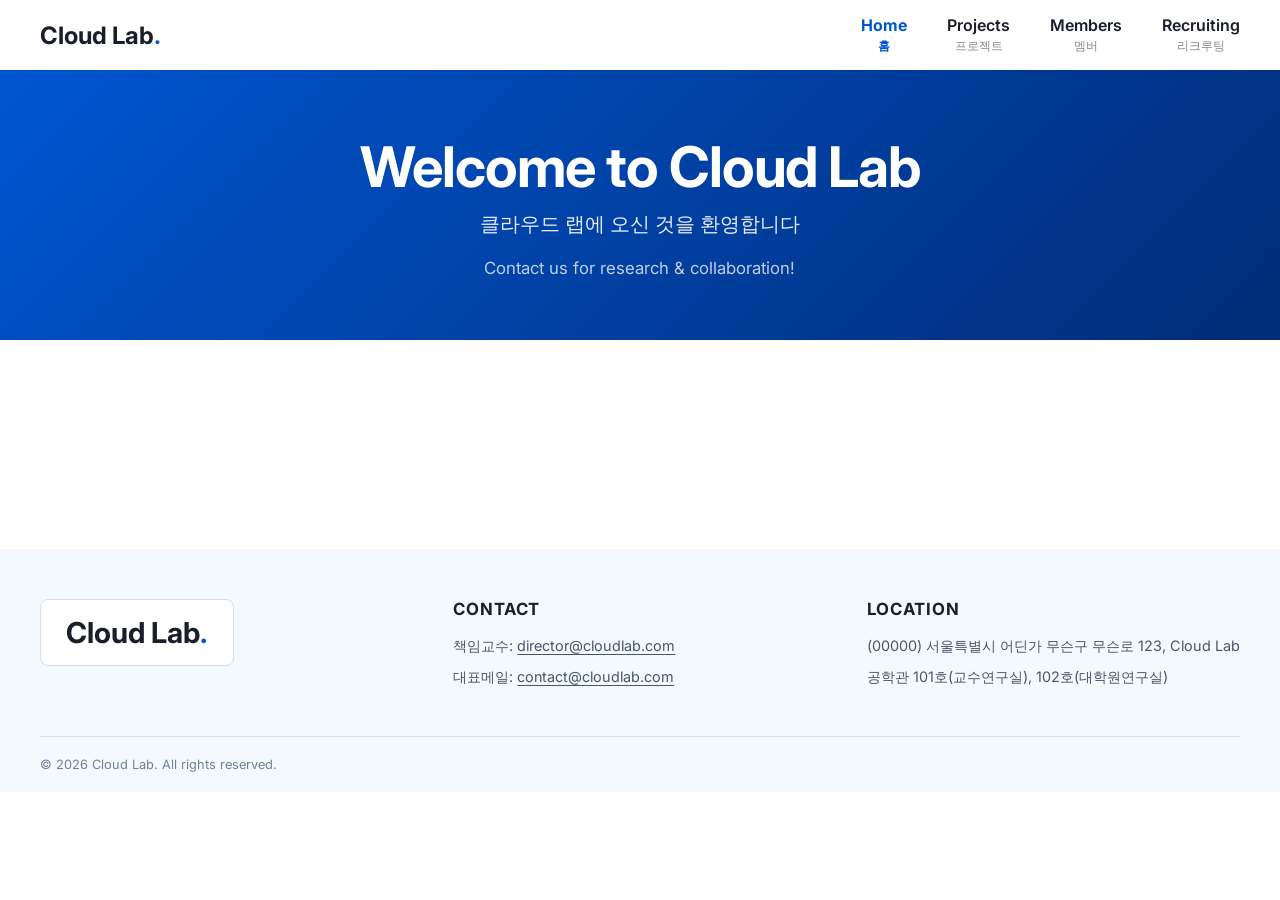
==== index.html @ b38fff37 "feat: initial commit" ====
<!DOCTYPE html>
<html lang="en">

<head>
    <meta charset="UTF-8">
    <meta name="viewport" content="width=device-width, initial-scale=1.0">
    <title>Cloud Lab</title>
    <meta name="description" content="Cloud Lab - Applying AI for Better Life.">
    <!-- Google Fonts -->
    <link href="https://fonts.googleapis.com/css2?family=Inter:wght@300;400;600;700&display=swap" rel="stylesheet">
    <!-- FontAwesome -->
    <link rel="stylesheet" href="https://cdnjs.cloudflare.com/ajax/libs/font-awesome/6.4.0/css/all.min.css">
    <!-- Custom CSS -->
    <link rel="stylesheet" href="css/styles.css">
</head>

<body>
    <!-- Navbar -->
    <nav class="navbar" id="navbar">
        <div class="nav-container">
            <a href="index.html" class="logo">Cloud Lab<span>.</span></a>

            <ul class="nav-links" id="nav-links">
                <li>
                    <a href="index.html" class="active">
                        <span class="nav-en">Home</span>
                        <span class="nav-ko">홈</span>
                    </a>
                </li>
                <li>
                    <a href="project.html">
                        <span class="nav-en">Projects</span>
                        <span class="nav-ko">프로젝트</span>
                    </a>
                </li>
                <li>
                    <a href="members.html">
                        <span class="nav-en">Members</span>
                        <span class="nav-ko">멤버</span>
                    </a>
                </li>
                <li>
                    <a href="recruit.html">
                        <span class="nav-en">Recruiting</span>
                        <span class="nav-ko">리크루팅</span>
                    </a>
                </li>
            </ul>
        </div>
    </nav>

    <!-- Hero Section (메인 홈 화면) -->
    <header id="home" class="hero">
        <div class="hero-content">
            <h2 class="hero-title">Welcome to Cloud Lab</h2>
            <p class="hero-subtitle">클라우드 랩에 오신 것을 환영합니다</p>
            <p class="hero-description">Contact us for research &amp; collaboration!</p>
        </div>
    </header>

    <!-- Recruitment Banner (채용/리크루팅 영역) -->
    <section id="recruit" class="recruit-banner bg-primary fade-in">
        <div class="container text-center">
            <h2 class="text-en" style="color: #fff;"><i class="fas fa-rocket"></i> Join Cloud Lab</h2>
            <div class="text-ko" style="color: rgba(255,255,255,0.9); font-size: 1.2rem; margin-bottom: 1.5rem;">
                Cloud Lab과 함께할 인재를 기다립니다
            </div>

            <div class="bilingual-group" style="margin-bottom: 2rem;">
                <p class="text-en" style="color: #fff; font-weight: 400;">
                    We are always looking for passionate people to grow together.
                </p>
                <p class="text-ko" style="color: rgba(255,255,255,0.9);">
                    우리는 최고 수준의 연구 환경에서 함께 성장할 인재를 상시 모집하고 있습니다.
                </p>
            </div>

        </div>
    </section>

    <!-- Footer (공통 영역) -->
    <footer class="footer">
        <div class="footer-container">
            
            <!-- 상단 3단 레이아웃 -->
            <div class="footer-main-layout">
                <!-- 좌측 로고 영역 -->
                <div class="footer-logo-area">
                    <!-- 추후 여기에 <img> 태그를 사용해 실제 로고를 넣으시면 됩니다 -->
                    <div class="logo-placeholder">
                        <h2>Cloud Lab<span>.</span></h2>
                    </div>
                </div>

                <!-- 중앙 CONTACT 영역 -->
                <div class="footer-contact-area">
                    <h3>CONTACT</h3>
                    <p>책임교수: <a href="mailto:director@cloudlab.com">director@cloudlab.com</a></p>
                    <p>대표메일: <a href="mailto:contact@cloudlab.com">contact@cloudlab.com</a></p>
                </div>

                <!-- 우측 LOCATION 영역 -->
                <div class="footer-location-area">
                    <h3>LOCATION</h3>
                    <p>(00000) 서울특별시 어딘가 무슨구 무슨로 123, Cloud Lab</p>
                    <p>공학관 101호(교수연구실), 102호(대학원연구실)</p>
                </div>
            </div>

            <!-- 하단 카피라이트 영역 (가로줄 포함) -->
            <div class="footer-bottom">
                <p>&copy; 2026 Cloud Lab. All rights reserved.</p>
            </div>
            
        </div>
    </footer>

    <script src="js/script.js"></script>
</body>

</html>
---- css/styles.css ----
/* =========================================
   1. 전역 컬러 변수 설정 (로고 기반 색조합)
========================================= */
:root {
    --color-primary: #0056D2; /* 짙은 파랑 (로고 메인) */
    --color-secondary: #3CA0FF; /* 밝은 하늘색 (로고 서브) */
    --color-dark-navy: #1A1E2B; /* 로고 텍스트 네이비 */
    --color-bg-soft: #F4F9FF; /* 연한 배경색 (푸터 등) */
    --color-text: #4A5568; /* 일반 본문 텍스트 (회색) */
    --color-border: #cce0f5; /* 경계선 색상 */
}

/* =========================================
   2. 기본 설정 (Reset)
========================================= */
body {
    margin: 0;
    padding: 0;
    font-family: 'Inter', sans-serif;
    padding-top: 70px; /* 네비게이터 고정으로 인한 여백 */
    color: var(--color-text);
}

/* =========================================
   3. Navbar (상단 네비게이터) 스타일
========================================= */
.navbar {
    position: fixed;
    top: 0;
    left: 0;
    width: 100%;
    background-color: #ffffff;
    box-shadow: 0 2px 10px rgba(0, 0, 0, 0.05);
    z-index: 1000;
}

.nav-container {
    display: flex;
    justify-content: space-between;
    align-items: center;
    max-width: 1200px;
    margin: 0 auto;
    padding: 15px 30px;
}

.logo {
    font-size: 1.5rem;
    font-weight: 700;
    text-decoration: none;
    color: var(--color-dark-navy);
}

.logo span {
    color: var(--color-primary); /* 로고 포인트 색상 적용 */
}

.nav-links {
    display: flex;
    list-style: none;
    gap: 40px;
    margin: 0;
    padding: 0;
}

.nav-links a {
    display: flex;
    flex-direction: column;
    align-items: center;
    text-decoration: none;
}

.nav-en {
    font-size: 1rem;
    font-weight: 600;
    color: var(--color-dark-navy); /* 네비게이터 영문 색상 적용 */
    transition: color 0.3s ease;
}

.nav-ko {
    font-size: 0.75rem;
    font-weight: 400;
    color: #888888;
    margin-top: 3px;
    transition: color 0.3s ease;
}

/* 마우스 올렸을 때 로고의 파란색으로 변함 */
.nav-links a:hover .nav-en,
.nav-links a:hover .nav-ko {
    color: var(--color-primary); 
}

/* 🌟 현재 위치한 페이지 표시 (Active 상태) */
.nav-links a.active .nav-en,
.nav-links a.active .nav-ko {
    color: var(--color-primary);
    font-weight: 700; /* 현재 페이지는 글씨도 살짝 더 굵게 보이게 강조 */
}

/* =========================================
   4. Footer (하단 영역) 스타일
========================================= */
.footer {
    background-color: var(--color-bg-soft); /* 연한 하늘색 배경 */
    color: var(--color-text);
    padding: 50px 0 20px 0;
    font-size: 0.9rem;
}

.footer-container {
    max-width: 1200px;
    margin: 0 auto;
    padding: 0 30px;
}

/* 상단 3단 레이아웃 (로고, CONTACT, LOCATION) 가로 정렬 */
.footer-main-layout {
    display: flex;
    justify-content: space-between;
    align-items: flex-start; /* 위쪽을 기준으로 정렬 */
    margin-bottom: 40px;
    gap: 40px;
}

/* 3단 영역을 동일한 비율로 분배 */
.footer-logo-area,
.footer-contact-area,
.footer-location-area {
    flex: 1;
}

/* 임시 로고 박스 디자인 (나중에 이미지로 교체 시 삭제 가능) */
.logo-placeholder {
    background-color: #ffffff;
    padding: 15px 25px;
    border-radius: 8px;
    display: inline-block;
    border: 1px solid var(--color-border);
}

.logo-placeholder h2 {
    margin: 0;
    color: var(--color-dark-navy);
    font-size: 1.8rem;
}

.logo-placeholder span {
    color: var(--color-primary);
}

/* CONTACT & LOCATION 제목 스타일 */
.footer-contact-area h3,
.footer-location-area h3 {
    font-size: 1.05rem;
    font-weight: 700;
    color: var(--color-dark-navy);
    margin-top: 0;
    margin-bottom: 15px;
    letter-spacing: 0.05em; /* 영문 자간 살짝 넓게 */
}

/* 본문 텍스트 간격 조절 */
.footer-contact-area p,
.footer-location-area p {
    margin: 8px 0;
    line-height: 1.6;
}

/* 이메일 링크 디자인 (밑줄) */
.footer-contact-area a {
    color: var(--color-text);
    text-decoration: underline;
    text-underline-offset: 3px; /* 밑줄이 글자와 너무 붙지 않게 띄움 */
    transition: color 0.2s;
}

.footer-contact-area a:hover {
    color: var(--color-primary);
}

/* 하단 카피라이트 영역 (사진처럼 윗줄 추가) */
.footer-bottom {
    border-top: 1px solid var(--color-border); /* 윗쪽 경계선 */
    padding-top: 20px;
    color: #718096;
    font-size: 0.8rem;
}

.footer-bottom p {
    margin: 0;
}

/* 모바일 화면 반응형 처리 (세로로 쌓이게) */
@media (max-width: 768px) {
    .footer-main-layout {
        flex-direction: column;
        gap: 30px;
    }
}

/* 모바일 화면 반응형 */
@media (max-width: 768px) {
    .footer-main {
        flex-direction: column;
        align-items: flex-start;
        gap: 20px;
    }
    .footer-links-top {
        flex-wrap: wrap;
        gap: 10px;
    }
    .footer-bottom {
        flex-direction: column;
        gap: 15px;
        align-items: flex-start;
    }
}

/* =========================================
   5. Hero Section (메인 홈 화면) 스타일
========================================= */
.hero {
    /* 2번째 로고 기반의 짙은 파란색 그라데이션 배경 */
    background: linear-gradient(135deg, var(--color-primary) 0%, #002c77 100%);
    color: #ffffff; /* 짙은 배경이므로 텍스트는 흰색 */
    height: 30vh; /* 화면 세로 길이의 70%를 차지하도록 설정 */
    display: flex;
    justify-content: center; /* 가로 중앙 정렬 */
    align-items: center; /* 세로 중앙 정렬 */
    text-align: center; /* 텍스트 자체를 가운데 정렬 */
    padding: 0 20px;
}

.hero-content {
    max-width: 800px;
    animation: fadeIn 1s ease-in-out; /* 부드럽게 나타나는 애니메이션 */
}

.hero-title {
    font-size: 3.5rem;
    font-weight: 700;
    margin: 0 0 10px 0;
    letter-spacing: -0.02em;
}

.hero-subtitle {
    font-size: 1.25rem;
    font-weight: 300;
    opacity: 0.9;
    margin: 0 0 20px 0;
}

.hero-description {
    font-size: 1.05rem;
    font-weight: 400;
    opacity: 0.75;
    margin: 0;
}

/* 텍스트가 부드럽게 나타나는 애니메이션 효과 */
@keyframes fadeIn {
    from {
        opacity: 0;
        transform: translateY(20px);
    }
    to {
        opacity: 1;
        transform: translateY(0);
    }
}

/* 모바일 화면 반응형 */
@media (max-width: 768px) {
    .hero-title {
        font-size: 2.5rem;
    }
    .hero-subtitle {
        font-size: 1.1rem;
    }
}
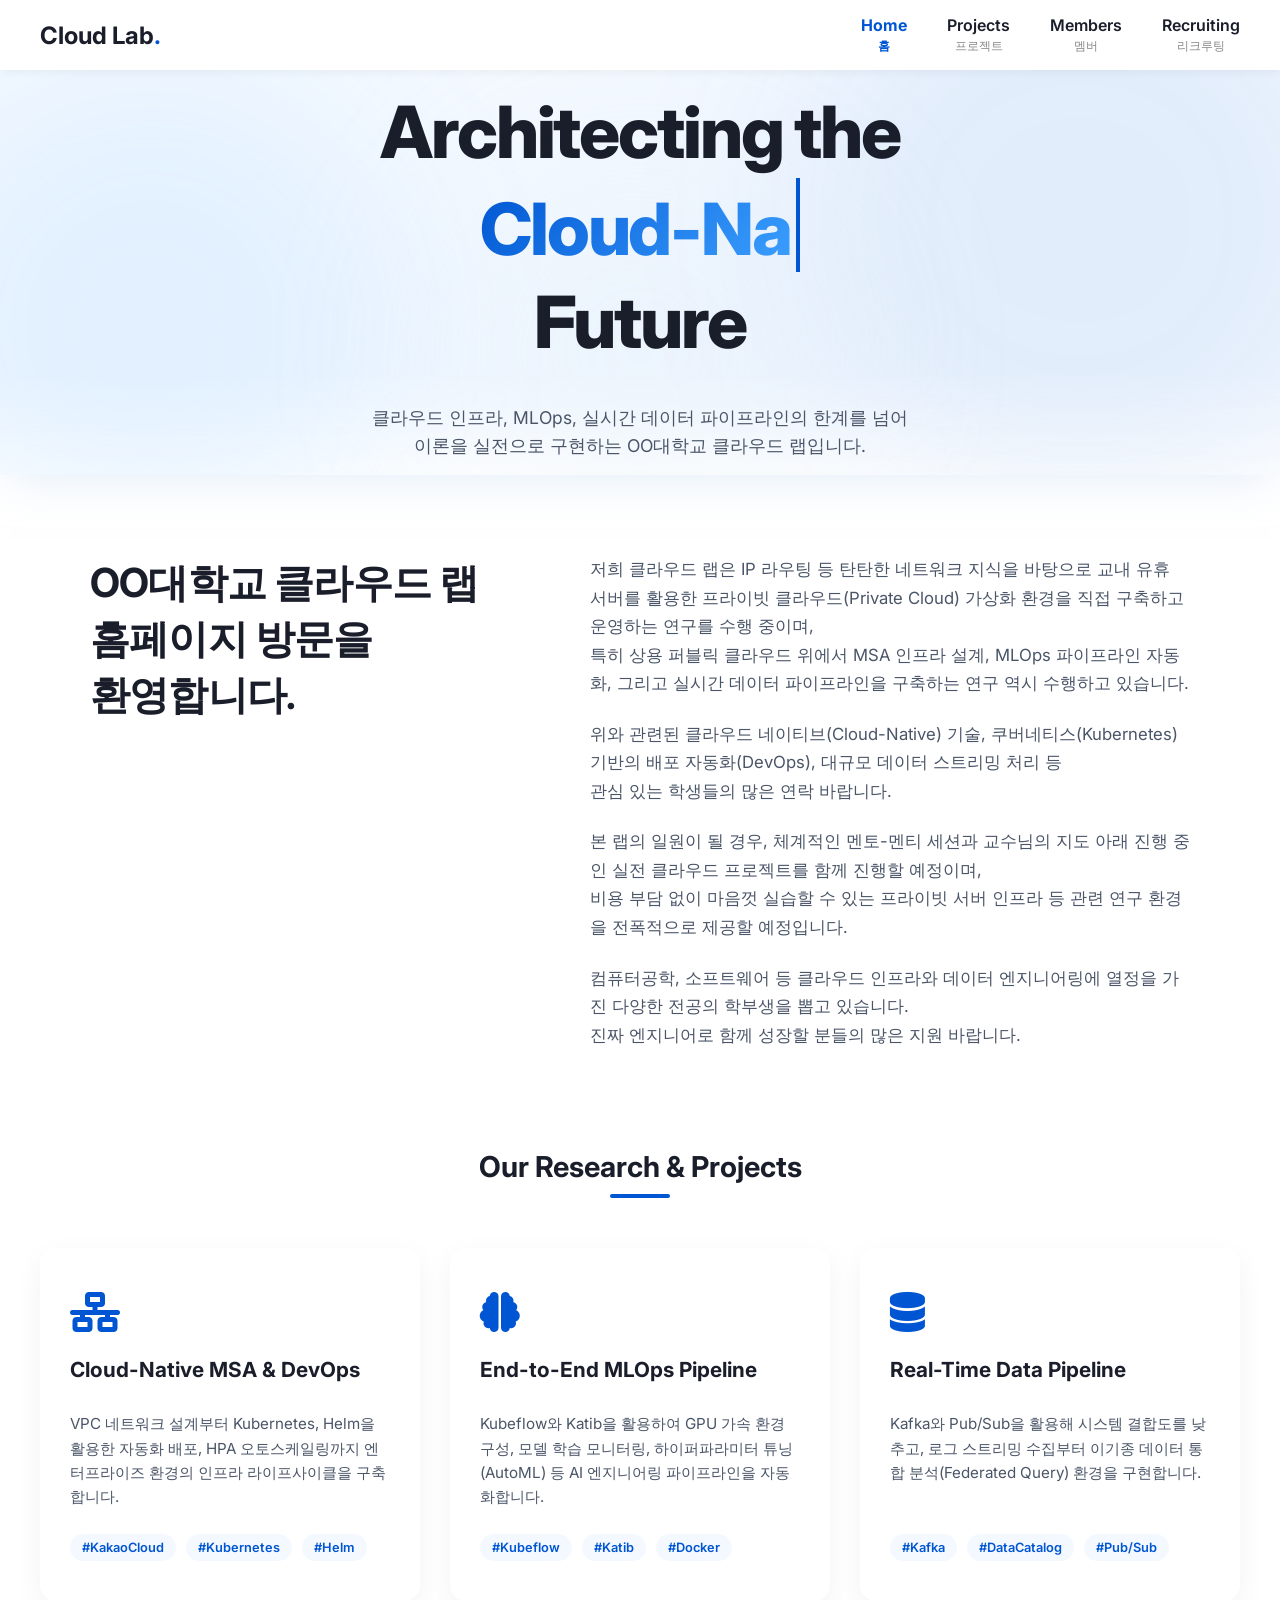
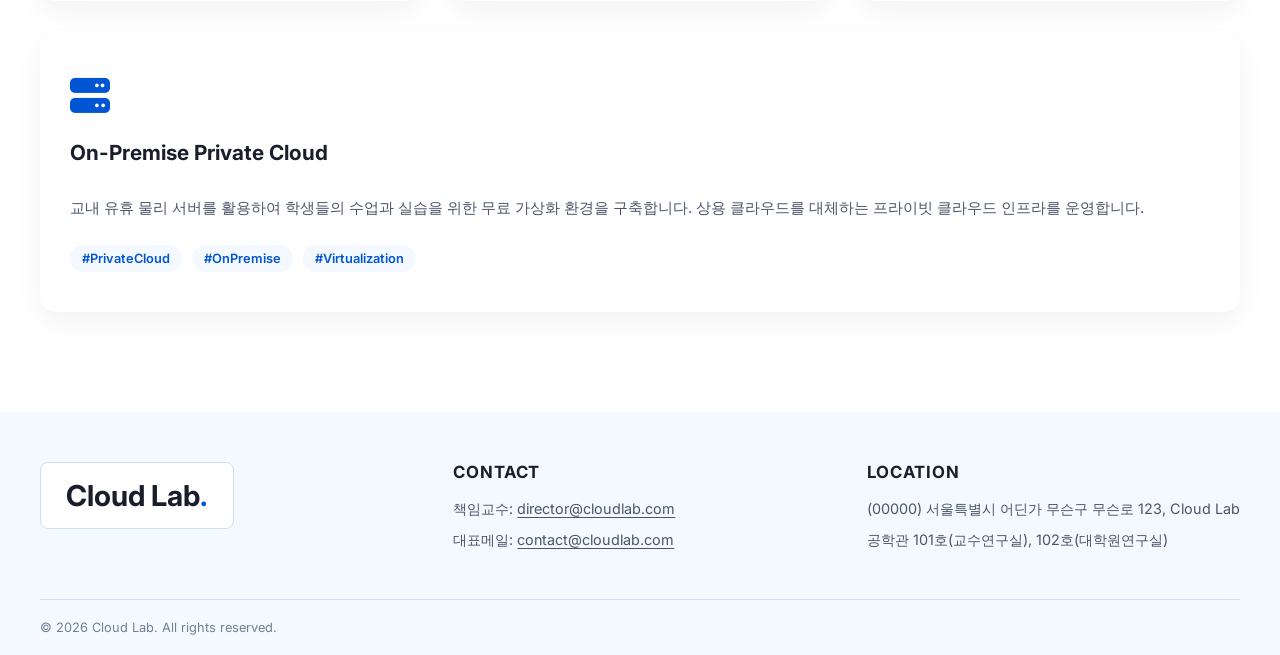
==== commit f852e349: "디자인 점검 대기중. index 페이지만 완성해놨습니다." ====
--- a/index.html
+++ b/index.html
@@ -15,106 +15,144 @@
 </head>
 
 <body>
-    <!-- Navbar -->
+    <!-- 1. Navbar (상단 네비게이터) -->
     <nav class="navbar" id="navbar">
         <div class="nav-container">
             <a href="index.html" class="logo">Cloud Lab<span>.</span></a>
-
             <ul class="nav-links" id="nav-links">
-                <li>
-                    <a href="index.html" class="active">
-                        <span class="nav-en">Home</span>
-                        <span class="nav-ko">홈</span>
-                    </a>
-                </li>
-                <li>
-                    <a href="project.html">
-                        <span class="nav-en">Projects</span>
-                        <span class="nav-ko">프로젝트</span>
-                    </a>
-                </li>
-                <li>
-                    <a href="members.html">
-                        <span class="nav-en">Members</span>
-                        <span class="nav-ko">멤버</span>
-                    </a>
-                </li>
-                <li>
-                    <a href="recruit.html">
-                        <span class="nav-en">Recruiting</span>
-                        <span class="nav-ko">리크루팅</span>
-                    </a>
-                </li>
+                <li><a href="index.html" class="active"><span class="nav-en">Home</span><span class="nav-ko">홈</span></a></li>
+                <li><a href="project.html"><span class="nav-en">Projects</span><span class="nav-ko">프로젝트</span></a></li>
+                <li><a href="members.html"><span class="nav-en">Members</span><span class="nav-ko">멤버</span></a></li>
+                <li><a href="recruit.html"><span class="nav-en">Recruiting</span><span class="nav-ko">리크루팅</span></a></li>
             </ul>
         </div>
     </nav>
 
-    <!-- Hero Section (메인 홈 화면) -->
-    <header id="home" class="hero">
+    <!-- 2. Hero Section (오로라 빛 번짐 + 타이핑 슬로건 배너) -->
+    <header id="home" class="hero-aurora">
+        <!-- 배경에 은은하게 퍼지는 빛 덩어리(Blob)들 -->
+        <div class="glow-blob blob-1"></div>
+        <div class="glow-blob blob-2"></div>
+        <div class="glow-blob blob-3"></div>
+        
+        <!-- 메인 텍스트 영역 -->
         <div class="hero-content">
-            <h2 class="hero-title">Welcome to Cloud Lab</h2>
-            <p class="hero-subtitle">클라우드 랩에 오신 것을 환영합니다</p>
-            <p class="hero-description">Contact us for research &amp; collaboration!</p>
+            <h2 class="hero-title">
+                Architecting the <br>
+                <span class="text-gradient typing-text"></span><span class="cursor">&nbsp;</span><br>
+                Future
+            </h2>
+            <p class="hero-description">
+                클라우드 인프라, MLOps, 실시간 데이터 파이프라인의 한계를 넘어<br>
+                이론을 실전으로 구현하는 OO대학교 클라우드 랩입니다.
+            </p>
+            
+            <!-- ✂️ 이 아래에 있던 <div class="hero-buttons">...</div> 부분을 통째로 지워주세요! -->
         </div>
     </header>
 
-    <!-- Recruitment Banner (채용/리크루팅 영역) -->
-    <section id="recruit" class="recruit-banner bg-primary fade-in">
-        <div class="container text-center">
-            <h2 class="text-en" style="color: #fff;"><i class="fas fa-rocket"></i> Join Cloud Lab</h2>
-            <div class="text-ko" style="color: rgba(255,255,255,0.9); font-size: 1.2rem; margin-bottom: 1.5rem;">
-                Cloud Lab과 함께할 인재를 기다립니다
+    <!-- 3. Main Content (홈 화면 본문 영역) -->
+    <main class="home-main">
+        
+        <!-- 동아리 핵심 소개 섹션 (2단 분할 레이아웃) -->
+        <section class="intro-section fade-in">
+            <div class="intro-container">
+                <!-- 좌측 타이틀 -->
+                <div class="intro-left">
+                    <h2 class="section-title">OO대학교 클라우드 랩 홈페이지 방문을 환영합니다.</h2>
+                </div>
+                
+                <!-- 우측 설명 -->
+                <div class="intro-right">
+                    <p>
+                        저희 클라우드 랩은 IP 라우팅 등 탄탄한 네트워크 지식을 바탕으로 교내 유휴 서버를 활용한 프라이빗 클라우드(Private Cloud) 가상화 환경을 직접 구축하고 운영하는 연구를 수행 중이며,<br>
+                        특히 상용 퍼블릭 클라우드 위에서 MSA 인프라 설계, MLOps 파이프라인 자동화, 그리고 실시간 데이터 파이프라인을 구축하는 연구 역시 수행하고 있습니다.
+                    </p>
+                    <p>
+                        위와 관련된 클라우드 네이티브(Cloud-Native) 기술, 쿠버네티스(Kubernetes) 기반의 배포 자동화(DevOps), 대규모 데이터 스트리밍 처리 등<br>
+                        관심 있는 학생들의 많은 연락 바랍니다.
+                    </p>
+                    <p>
+                        본 랩의 일원이 될 경우, 체계적인 멘토-멘티 세션과 교수님의 지도 아래 진행 중인 실전 클라우드 프로젝트를 함께 진행할 예정이며,<br>
+                        비용 부담 없이 마음껏 실습할 수 있는 프라이빗 서버 인프라 등 관련 연구 환경을 전폭적으로 제공할 예정입니다.
+                    </p>
+                    <p>
+                        컴퓨터공학, 소프트웨어 등 클라우드 인프라와 데이터 엔지니어링에 열정을 가진 다양한 전공의 학부생을 뽑고 있습니다.<br>
+                        진짜 엔지니어로 함께 성장할 분들의 많은 지원 바랍니다.
+                    </p>
+                </div>
+            </div>
+        </section>
+
+        <!-- 연구 분야 및 주요 프로젝트 섹션 (4단 카드) -->
+        <section class="research-section fade-in">
+            <div class="section-header">
+                <h2>Our Research & Projects</h2>
+                <div class="divider"></div>
             </div>
 
-            <div class="bilingual-group" style="margin-bottom: 2rem;">
-                <p class="text-en" style="color: #fff; font-weight: 400;">
-                    We are always looking for passionate people to grow together.
-                </p>
-                <p class="text-ko" style="color: rgba(255,255,255,0.9);">
-                    우리는 최고 수준의 연구 환경에서 함께 성장할 인재를 상시 모집하고 있습니다.
-                </p>
+            <div class="project-grid">
+                <!-- Project 1 -->
+                <div class="project-card">
+                    <div class="card-icon"><i class="fas fa-network-wired"></i></div>
+                    <h3>Cloud-Native MSA & DevOps</h3>
+                    <p class="card-desc">VPC 네트워크 설계부터 Kubernetes, Helm을 활용한 자동화 배포, HPA 오토스케일링까지 엔터프라이즈 환경의 인프라 라이프사이클을 구축합니다.</p>
+                    <div class="tech-stack"><span>#KakaoCloud</span><span>#Kubernetes</span><span>#Helm</span></div>
+                </div>
+                
+                <!-- Project 2 -->
+                <div class="project-card">
+                    <div class="card-icon"><i class="fas fa-brain"></i></div>
+                    <h3>End-to-End MLOps Pipeline</h3>
+                    <p class="card-desc">Kubeflow와 Katib을 활용하여 GPU 가속 환경 구성, 모델 학습 모니터링, 하이퍼파라미터 튜닝(AutoML) 등 AI 엔지니어링 파이프라인을 자동화합니다.</p>
+                    <div class="tech-stack"><span>#Kubeflow</span><span>#Katib</span><span>#Docker</span></div>
+                </div>
+                
+                <!-- Project 3 -->
+                <div class="project-card">
+                    <div class="card-icon"><i class="fas fa-database"></i></div>
+                    <h3>Real-Time Data Pipeline</h3>
+                    <p class="card-desc">Kafka와 Pub/Sub을 활용해 시스템 결합도를 낮추고, 로그 스트리밍 수집부터 이기종 데이터 통합 분석(Federated Query) 환경을 구현합니다.</p>
+                    <div class="tech-stack"><span>#Kafka</span><span>#DataCatalog</span><span>#Pub/Sub</span></div>
+                </div>
+
+                <!-- Project 4 -->
+                <div class="project-card">
+                    <div class="card-icon"><i class="fas fa-server"></i></div>
+                    <h3>On-Premise Private Cloud</h3>
+                    <p class="card-desc">교내 유휴 물리 서버를 활용하여 학생들의 수업과 실습을 위한 무료 가상화 환경을 구축합니다. 상용 클라우드를 대체하는 프라이빗 클라우드 인프라를 운영합니다.</p>
+                    <div class="tech-stack"><span>#PrivateCloud</span><span>#OnPremise</span><span>#Virtualization</span></div>
+                </div>
             </div>
+        </section>
 
-        </div>
-    </section>
+    </main>
 
-    <!-- Footer (공통 영역) -->
+    <!-- 4. Footer (하단 공통 영역) -->
     <footer class="footer">
         <div class="footer-container">
-            
-            <!-- 상단 3단 레이아웃 -->
             <div class="footer-main-layout">
-                <!-- 좌측 로고 영역 -->
                 <div class="footer-logo-area">
-                    <!-- 추후 여기에 <img> 태그를 사용해 실제 로고를 넣으시면 됩니다 -->
-                    <div class="logo-placeholder">
-                        <h2>Cloud Lab<span>.</span></h2>
-                    </div>
+                    <div class="logo-placeholder"><h2>Cloud Lab<span>.</span></h2></div>
                 </div>
-
-                <!-- 중앙 CONTACT 영역 -->
                 <div class="footer-contact-area">
                     <h3>CONTACT</h3>
                     <p>책임교수: <a href="mailto:director@cloudlab.com">director@cloudlab.com</a></p>
                     <p>대표메일: <a href="mailto:contact@cloudlab.com">contact@cloudlab.com</a></p>
                 </div>
-
-                <!-- 우측 LOCATION 영역 -->
                 <div class="footer-location-area">
                     <h3>LOCATION</h3>
                     <p>(00000) 서울특별시 어딘가 무슨구 무슨로 123, Cloud Lab</p>
                     <p>공학관 101호(교수연구실), 102호(대학원연구실)</p>
                 </div>
             </div>
-
-            <!-- 하단 카피라이트 영역 (가로줄 포함) -->
             <div class="footer-bottom">
                 <p>&copy; 2026 Cloud Lab. All rights reserved.</p>
             </div>
-            
         </div>
     </footer>
 
+    <!-- 자바스크립트 연결 -->
     <script src="js/script.js"></script>
 </body>
 
--- a/css/styles.css
+++ b/css/styles.css
@@ -1,28 +1,31 @@
 /* =========================================
    1. 전역 컬러 변수 설정 (로고 기반 색조합)
+   - 사이트 전체의 색상을 여기서 한 번에 관리합니다.
 ========================================= */
 :root {
-    --color-primary: #0056D2; /* 짙은 파랑 (로고 메인) */
-    --color-secondary: #3CA0FF; /* 밝은 하늘색 (로고 서브) */
-    --color-dark-navy: #1A1E2B; /* 로고 텍스트 네이비 */
-    --color-bg-soft: #F4F9FF; /* 연한 배경색 (푸터 등) */
-    --color-text: #4A5568; /* 일반 본문 텍스트 (회색) */
-    --color-border: #cce0f5; /* 경계선 색상 */
+    --color-primary: #0056D2;   /* 메인 테마색: 짙은 파랑 (로고 메인) */
+    --color-secondary: #3CA0FF; /* 포인트 테마색: 밝은 하늘색 (로고 서브) */
+    --color-dark-navy: #1A1E2B; /* 텍스트 강조색: 네이비 (제목 등에 사용) */
+    --color-bg-soft: #F4F9FF;   /* 배경색: 연한 파스텔 블루 (푸터 등) */
+    --color-text: #4A5568;      /* 일반 본문 텍스트 색상 (짙은 회색) */
+    --color-border: #cce0f5;    /* 옅은 경계선 색상 */
 }
 
 /* =========================================
    2. 기본 설정 (Reset)
+   - 모든 페이지의 기본 여백과 폰트를 세팅합니다.
 ========================================= */
 body {
     margin: 0;
     padding: 0;
     font-family: 'Inter', sans-serif;
-    padding-top: 70px; /* 네비게이터 고정으로 인한 여백 */
+    padding-top: 70px; /* 상단에 네비게이터가 고정되어 있어, 본문이 가려지지 않게 여백을 줌 */
     color: var(--color-text);
 }
 
 /* =========================================
    3. Navbar (상단 네비게이터) 스타일
+   - 화면을 스크롤해도 항상 맨 위에 고정되는 흰색 메뉴바입니다.
 ========================================= */
 .navbar {
     position: fixed;
@@ -30,38 +33,38 @@
     left: 0;
     width: 100%;
     background-color: #ffffff;
-    box-shadow: 0 2px 10px rgba(0, 0, 0, 0.05);
-    z-index: 1000;
+    box-shadow: 0 2px 10px rgba(0, 0, 0, 0.05); /* 옅은 그림자로 입체감 부여 */
+    z-index: 1000; /* 항상 다른 요소들보다 최상단에 위치하도록 설정 */
 }
 
 .nav-container {
     display: flex;
     justify-content: space-between;
     align-items: center;
-    max-width: 1200px;
+    max-width: 1200px; /* 너무 넓어지지 않게 최대 너비 제한 */
     margin: 0 auto;
     padding: 15px 30px;
 }
 
+/* 로고 디자인 */
 .logo {
     font-size: 1.5rem;
     font-weight: 700;
     text-decoration: none;
     color: var(--color-dark-navy);
 }
-
 .logo span {
-    color: var(--color-primary); /* 로고 포인트 색상 적용 */
-}
-
+    color: var(--color-primary); /* Cloud Lab 뒤의 점(.) 색상 */
+}
+
+/* 메뉴 리스트 정렬 */
 .nav-links {
     display: flex;
     list-style: none;
-    gap: 40px;
+    gap: 40px; /* 메뉴 사이의 간격 */
     margin: 0;
     padding: 0;
 }
-
 .nav-links a {
     display: flex;
     flex-direction: column;
@@ -69,13 +72,13 @@
     text-decoration: none;
 }
 
+/* 영문/국문 메뉴 텍스트 디자인 */
 .nav-en {
     font-size: 1rem;
     font-weight: 600;
-    color: var(--color-dark-navy); /* 네비게이터 영문 색상 적용 */
+    color: var(--color-dark-navy);
     transition: color 0.3s ease;
 }
-
 .nav-ko {
     font-size: 0.75rem;
     font-weight: 400;
@@ -84,24 +87,306 @@
     transition: color 0.3s ease;
 }
 
-/* 마우스 올렸을 때 로고의 파란색으로 변함 */
+/* 메뉴 마우스 오버(Hover) 효과 */
 .nav-links a:hover .nav-en,
 .nav-links a:hover .nav-ko {
     color: var(--color-primary); 
 }
 
-/* 🌟 현재 위치한 페이지 표시 (Active 상태) */
+/* 현재 위치한 페이지 강조 (Active 상태) */
 .nav-links a.active .nav-en,
 .nav-links a.active .nav-ko {
     color: var(--color-primary);
-    font-weight: 700; /* 현재 페이지는 글씨도 살짝 더 굵게 보이게 강조 */
-}
-
-/* =========================================
-   4. Footer (하단 영역) 스타일
+    font-weight: 700; 
+}
+
+/* =========================================
+   4. Hero Section (연한 하늘색 배경 & 중앙 정렬)
+========================================= */
+.hero-aurora {
+    position: relative;
+    min-height: 45vh; 
+    display: flex;
+    justify-content: center;
+    align-items: center;
+    padding: 0 20px;
+    
+    /* 👇 1. 기존의 딱딱한 선(border-bottom)과 단색 배경 코드를 지우거나 덮어씁니다. */
+    border-bottom: none; 
+
+    /* 👇 2. 위쪽은 하늘색, 아래쪽은 투명하게 스르륵 녹아드는 그라데이션 배경 적용 */
+    background: linear-gradient(to bottom, var(--color-bg-soft) 75%, rgba(244, 249, 255, 0) 100%);
+    
+    /* 👇 3. 경계선 대신, 아래쪽으로 넓고 은은하게 퍼지는 하늘색 그림자를 깔아줍니다 */
+    box-shadow: 0 15px 40px -10px rgba(204, 224, 245, 0.5);
+    
+    overflow: hidden; 
+    z-index: 1;
+    opacity: 0; 
+    animation: bannerReveal 1s ease-out forwards;
+}
+
+/* 배너 배경 전체 등장 애니메이션 */
+@keyframes bannerReveal {
+    0% { opacity: 0; transform: translateY(-40px); }
+    100% { opacity: 1; transform: translateY(0); }
+}
+
+/* 텍스트 등장 애니메이션 */
+@keyframes slideDownFade {
+    0% { opacity: 0; transform: translateY(-30px); }
+    100% { opacity: 1; transform: translateY(0); }
+}
+
+/* 빛 덩어리(Blob) 공통 스타일 */
+.glow-blob {
+    position: absolute;
+    border-radius: 50%;
+    filter: blur(90px); 
+    z-index: -1; 
+    opacity: 0.5;
+    animation: floatBlob 8s infinite alternate ease-in-out; 
+}
+
+.blob-1 { width: 600px; height: 600px; background: rgba(0, 86, 210, 0.15); top: -150px; right: -100px; animation-delay: 0s; }
+.blob-2 { width: 500px; height: 500px; background: rgba(60, 160, 255, 0.2); bottom: -100px; left: -100px; animation-delay: 2s; }
+.blob-3 { width: 400px; height: 400px; background: rgba(204, 224, 245, 0.4); top: 20%; left: 50%; transform: translateX(-50%); animation-delay: 4s; }
+
+@keyframes floatBlob {
+    0% { transform: translate(0, 0) scale(1); }
+    100% { transform: translate(40px, 30px) scale(1.1); }
+}
+
+/* 텍스트 컨테이너 (완벽한 중앙 정렬) */
+.hero-aurora .hero-content {
+    max-width: 800px;
+    margin: 0 auto; 
+    display: flex;
+    flex-direction: column;
+    align-items: center; 
+    text-align: center;  
+    
+    /* 👇 2. 글자는 배너 배경이 나타나고 0.3초 뒤에 나타나도록 지연(delay) 추가 */
+    opacity: 0;
+    animation: slideDownFade 1s ease-out 0.3s forwards;
+}
+
+/* 메인 타이핑 슬로건 */
+.hero-aurora .hero-title {
+    font-size: 4.5rem;
+    font-weight: 800;
+    color: var(--color-dark-navy);
+    margin: 0 0 15px 0;
+    line-height: 1.3;
+    letter-spacing: -0.03em;
+}
+
+/* 'Cloud-Native' 등에 입혀질 그라데이션 */
+.hero-aurora .text-gradient {
+    background: linear-gradient(135deg, var(--color-primary), var(--color-secondary));
+    -webkit-background-clip: text;
+    -webkit-text-fill-color: transparent;
+}
+
+/* 서브 설명글 */
+.hero-aurora .hero-description {
+    font-size: 1.1rem;
+    color: var(--color-text);
+    margin: 20px 0 0 0;
+    line-height: 1.6;
+}
+
+/* 타이핑 효과 커서 */
+.cursor {
+    display: inline-block;
+    width: 4px;
+    background-color: var(--color-primary); 
+    margin-left: 5px;
+    animation: blink 1s step-end infinite;
+    vertical-align: text-bottom;
+}
+@keyframes blink {
+    0%, 100% { opacity: 1; }
+    50% { opacity: 0; }
+}
+
+/* 모바일 화면 반응형 */
+@media (max-width: 768px) {
+    .hero-aurora { min-height: 40vh; }
+    .hero-aurora .hero-title { font-size: 2.8rem; }
+    .hero-aurora .hero-description { font-size: 1rem; }
+    .glow-blob { filter: blur(60px); } 
+}
+
+/* =========================================
+   5. Main Content (홈 본문 영역)
+   - 동아리 소개 2단 분할 레이아웃 & 4개 프로젝트 카드
+========================================= */
+.home-main {
+    padding: 80px 20px 100px 20px;
+    max-width: 1200px;
+    margin: 0 auto;
+}
+
+/* --- 5-1. 동아리 소개 (2단 분할 레이아웃) --- */
+.intro-section {
+    margin-bottom: 100px;
+}
+
+/* 👇 배너가 완전히 끝난 뒤에 소개글이 등장하도록 시간차(딜레이) 강제 적용 */
+.intro-section.fade-in {
+    transition-delay: 1s !important; 
+}
+
+.intro-container {
+    display: flex;
+    gap: 60px; 
+    align-items: flex-start;
+    max-width: 1100px; 
+    margin: 0 auto;
+}
+
+.intro-container {
+    display: flex;
+    gap: 60px; 
+    align-items: flex-start;
+    max-width: 1100px; 
+    margin: 0 auto;
+}
+
+/* 좌측 타이틀 영역 (40% 차지) */
+.intro-left {
+    flex: 0 0 40%; 
+}
+.intro-left .section-title {
+    font-size: 2.5rem;
+    font-weight: 700;
+    color: var(--color-dark-navy);
+    margin: 0;
+    line-height: 1.4;
+    text-align: left;
+    word-break: keep-all; /* 단어가 줄바꿈 시 끊어지지 않도록 보호 */
+    letter-spacing: -0.02em;
+}
+
+/* 우측 상세 설명 본문 (나머지 영역 차지) */
+.intro-right {
+    flex: 1; 
+    text-align: left;
+}
+.intro-right p {
+    margin-top: 0;
+    margin-bottom: 22px;
+    font-size: 1.05rem;
+    color: var(--color-text);
+    line-height: 1.7;
+}
+.intro-right p:last-child {
+    margin-bottom: 0; /* 마지막 문단 아래 여백 제거 */
+}
+
+/* 모바일 환경 소개글 반응형 (세로로 쌓임) */
+@media (max-width: 850px) {
+    .intro-container {
+        flex-direction: column;
+        gap: 30px;
+    }
+    .intro-left { flex: auto; }
+    .intro-left .section-title, .intro-right { text-align: center; }
+}
+
+/* --- 5-2. 연구 분야 프로젝트 카드 (4단 그리드) --- */
+.section-header {
+    text-align: center;
+    margin-bottom: 50px;
+}
+.section-header h2 {
+    font-size: 1.8rem;
+    color: var(--color-dark-navy);
+    margin-bottom: 10px;
+}
+
+/* 파란색 짧은 가로줄 (디자인 포인트) */
+.divider {
+    width: 60px;
+    height: 4px;
+    background-color: var(--color-primary);
+    margin: 0 auto;
+    border-radius: 2px;
+}
+
+.project-grid {
+    display: flex;
+    gap: 30px;
+    justify-content: center;
+    flex-wrap: wrap; /* 카드가 공간이 부족하면 밑으로 내려감 */
+}
+
+/* 개별 카드 디자인 */
+.project-card {
+    background-color: #ffffff;
+    border: none; /* 기존 테두리 제거 */
+    border-radius: 16px; /* 둥근 모서리 */
+    padding: 40px 30px;
+    flex: 1;
+    min-width: 300px;
+    
+    /* 떠 있는 듯한 은은한 그림자 */
+    box-shadow: 0 10px 30px rgba(0, 0, 0, 0.05); 
+    transition: transform 0.4s ease, box-shadow 0.4s ease; 
+    
+    display: flex;
+    flex-direction: column;
+}
+
+/* 카드 마우스 오버 효과 (떠오름 + 그림자 진해짐) */
+.project-card:hover {
+    transform: translateY(-12px); 
+    box-shadow: 0 25px 45px rgba(0, 86, 210, 0.12);
+}
+
+.card-icon {
+    font-size: 2.5rem;
+    color: var(--color-primary);
+    margin-bottom: 20px;
+}
+
+.project-card h3 {
+    color: var(--color-dark-navy);
+    margin-top: 0;
+    margin-bottom: 15px;
+    font-size: 1.3rem;
+}
+
+.card-desc {
+    color: var(--color-text);
+    font-size: 0.95rem;
+    line-height: 1.6;
+    margin-bottom: 25px;
+    flex-grow: 1; /* 글이 짧아도 하단 태그를 맨 밑으로 밀어줌 */
+}
+
+/* 기술 스택 해시태그 */
+.tech-stack {
+    display: flex;
+    gap: 10px;
+    flex-wrap: wrap;
+}
+.tech-stack span {
+    background-color: var(--color-bg-soft);
+    color: var(--color-primary);
+    font-size: 0.8rem;
+    font-weight: 600;
+    padding: 6px 12px;
+    border-radius: 20px;
+}
+
+/* =========================================
+   6. Footer (하단 푸터 영역)
+   - 사이트 맨 아래 연락처 및 주소 정보
 ========================================= */
 .footer {
-    background-color: var(--color-bg-soft); /* 연한 하늘색 배경 */
+    background-color: var(--color-bg-soft);
     color: var(--color-text);
     padding: 50px 0 20px 0;
     font-size: 0.9rem;
@@ -113,23 +398,23 @@
     padding: 0 30px;
 }
 
-/* 상단 3단 레이아웃 (로고, CONTACT, LOCATION) 가로 정렬 */
+/* 상단 3단 레이아웃 (로고, 연락처, 주소) */
 .footer-main-layout {
     display: flex;
     justify-content: space-between;
-    align-items: flex-start; /* 위쪽을 기준으로 정렬 */
+    align-items: flex-start;
     margin-bottom: 40px;
     gap: 40px;
 }
 
-/* 3단 영역을 동일한 비율로 분배 */
+/* 각 영역 1:1:1 비율 분배 */
 .footer-logo-area,
 .footer-contact-area,
 .footer-location-area {
     flex: 1;
 }
 
-/* 임시 로고 박스 디자인 (나중에 이미지로 교체 시 삭제 가능) */
+/* 흰색 로고 박스 */
 .logo-placeholder {
     background-color: #ffffff;
     padding: 15px 25px;
@@ -137,18 +422,15 @@
     display: inline-block;
     border: 1px solid var(--color-border);
 }
-
 .logo-placeholder h2 {
     margin: 0;
     color: var(--color-dark-navy);
     font-size: 1.8rem;
 }
-
 .logo-placeholder span {
     color: var(--color-primary);
 }
 
-/* CONTACT & LOCATION 제목 스타일 */
 .footer-contact-area h3,
 .footer-location-area h3 {
     font-size: 1.05rem;
@@ -156,41 +438,38 @@
     color: var(--color-dark-navy);
     margin-top: 0;
     margin-bottom: 15px;
-    letter-spacing: 0.05em; /* 영문 자간 살짝 넓게 */
-}
-
-/* 본문 텍스트 간격 조절 */
+    letter-spacing: 0.05em;
+}
+
 .footer-contact-area p,
 .footer-location-area p {
     margin: 8px 0;
     line-height: 1.6;
 }
 
-/* 이메일 링크 디자인 (밑줄) */
+/* 이메일 링크 스타일 */
 .footer-contact-area a {
     color: var(--color-text);
     text-decoration: underline;
-    text-underline-offset: 3px; /* 밑줄이 글자와 너무 붙지 않게 띄움 */
+    text-underline-offset: 3px;
     transition: color 0.2s;
 }
-
 .footer-contact-area a:hover {
     color: var(--color-primary);
 }
 
-/* 하단 카피라이트 영역 (사진처럼 윗줄 추가) */
+/* 맨 밑 카피라이트 (저작권) 표기 */
 .footer-bottom {
-    border-top: 1px solid var(--color-border); /* 윗쪽 경계선 */
+    border-top: 1px solid var(--color-border);
     padding-top: 20px;
     color: #718096;
     font-size: 0.8rem;
 }
-
 .footer-bottom p {
     margin: 0;
 }
 
-/* 모바일 화면 반응형 처리 (세로로 쌓이게) */
+/* 모바일 환경 푸터 반응형 (세로로 쌓임) */
 @media (max-width: 768px) {
     .footer-main-layout {
         flex-direction: column;
@@ -198,83 +477,20 @@
     }
 }
 
-/* 모바일 화면 반응형 */
-@media (max-width: 768px) {
-    .footer-main {
-        flex-direction: column;
-        align-items: flex-start;
-        gap: 20px;
-    }
-    .footer-links-top {
-        flex-wrap: wrap;
-        gap: 10px;
-    }
-    .footer-bottom {
-        flex-direction: column;
-        gap: 15px;
-        align-items: flex-start;
-    }
-}
-
-/* =========================================
-   5. Hero Section (메인 홈 화면) 스타일
-========================================= */
-.hero {
-    /* 2번째 로고 기반의 짙은 파란색 그라데이션 배경 */
-    background: linear-gradient(135deg, var(--color-primary) 0%, #002c77 100%);
-    color: #ffffff; /* 짙은 배경이므로 텍스트는 흰색 */
-    height: 30vh; /* 화면 세로 길이의 70%를 차지하도록 설정 */
-    display: flex;
-    justify-content: center; /* 가로 중앙 정렬 */
-    align-items: center; /* 세로 중앙 정렬 */
-    text-align: center; /* 텍스트 자체를 가운데 정렬 */
-    padding: 0 20px;
-}
-
-.hero-content {
-    max-width: 800px;
-    animation: fadeIn 1s ease-in-out; /* 부드럽게 나타나는 애니메이션 */
-}
-
-.hero-title {
-    font-size: 3.5rem;
-    font-weight: 700;
-    margin: 0 0 10px 0;
-    letter-spacing: -0.02em;
-}
-
-.hero-subtitle {
-    font-size: 1.25rem;
-    font-weight: 300;
-    opacity: 0.9;
-    margin: 0 0 20px 0;
-}
-
-.hero-description {
-    font-size: 1.05rem;
-    font-weight: 400;
-    opacity: 0.75;
-    margin: 0;
-}
-
-/* 텍스트가 부드럽게 나타나는 애니메이션 효과 */
-@keyframes fadeIn {
-    from {
-        opacity: 0;
-        transform: translateY(20px);
-    }
-    to {
-        opacity: 1;
-        transform: translateY(0);
-    }
-}
-
-/* 모바일 화면 반응형 */
-@media (max-width: 768px) {
-    .hero-title {
-        font-size: 2.5rem;
-    }
-    .hero-subtitle {
-        font-size: 1.1rem;
-    }
+/* =========================================
+   7. Scroll Animation (스크롤 등장 효과)
+   - 요소가 부드럽게 나타나는 Apple 스타일 애니메이션
+========================================= */
+/* 애니메이션 시작 전 기본 상태 (투명하고 아래로 50px 내려가 있음) */
+.fade-in {
+    opacity: 0;
+    transform: translateY(50px); 
+    transition: opacity 1.2s ease-out, transform 1.2s ease-out;
+    will-change: opacity, transform; /* 브라우저 성능 최적화용 */
+}
+
+/* 화면에 나타날 때 자바스크립트에 의해 추가되는 클래스 (선명해지고 제자리로 돌아옴) */
+.fade-in.appear {
+    opacity: 1;
+    transform: translateY(0);
 }
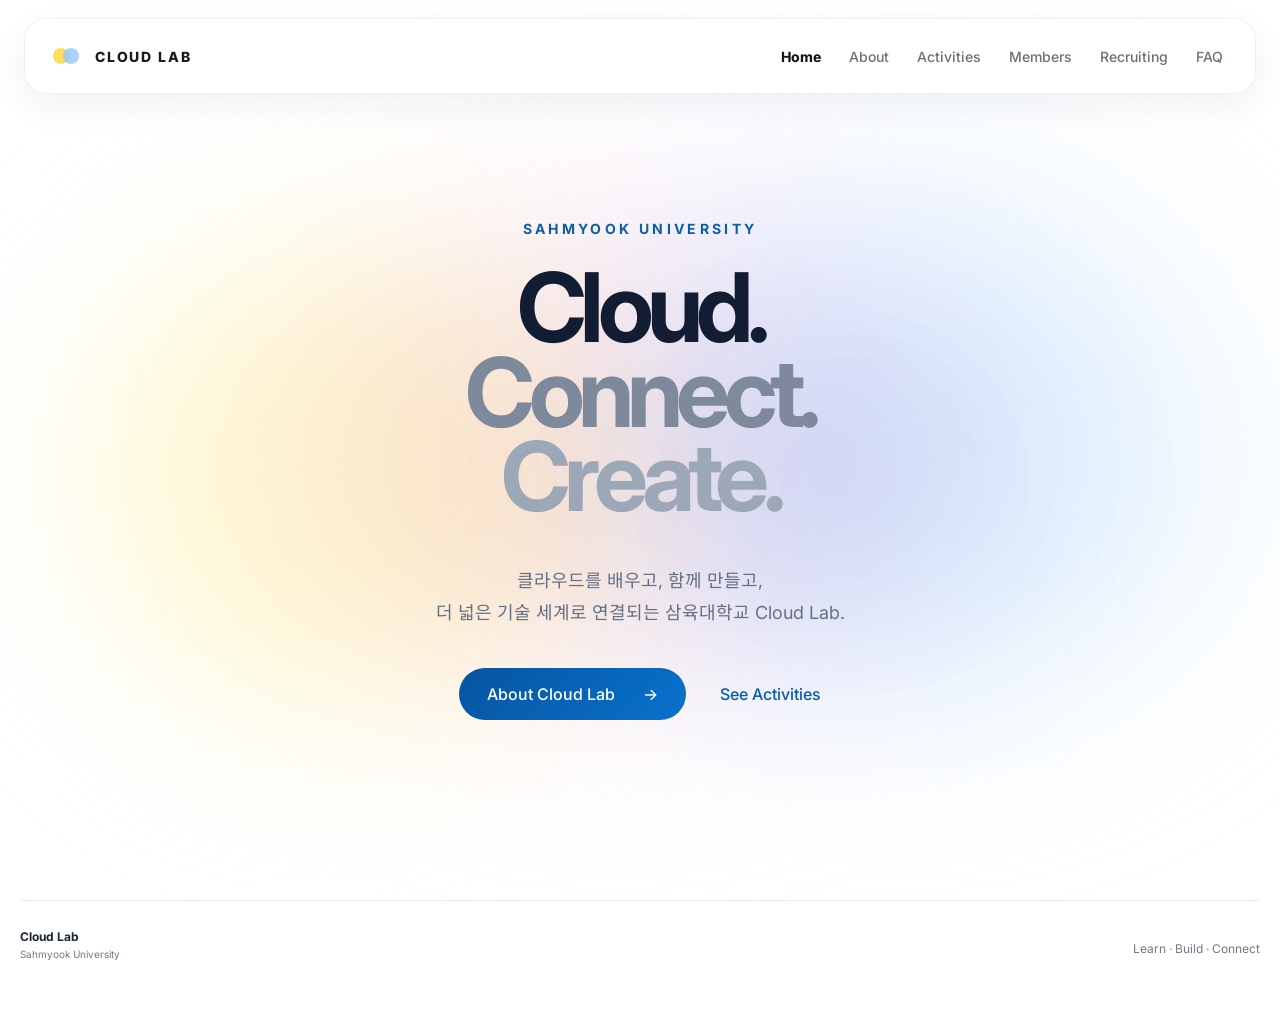
==== commit 0baa2824: "modify directory" ====
--- a/index.html
+++ b/index.html
@@ -1,159 +1,91 @@
 <!DOCTYPE html>
-<html lang="en">
+<html lang="ko">
+<head>
 
-<head>
-    <meta charset="UTF-8">
-    <meta name="viewport" content="width=device-width, initial-scale=1.0">
-    <title>Cloud Lab</title>
-    <meta name="description" content="Cloud Lab - Applying AI for Better Life.">
-    <!-- Google Fonts -->
-    <link href="https://fonts.googleapis.com/css2?family=Inter:wght@300;400;600;700&display=swap" rel="stylesheet">
-    <!-- FontAwesome -->
-    <link rel="stylesheet" href="https://cdnjs.cloudflare.com/ajax/libs/font-awesome/6.4.0/css/all.min.css">
-    <!-- Custom CSS -->
-    <link rel="stylesheet" href="css/styles.css">
+<meta charset="UTF-8">
+<meta name="viewport" content="width=device-width, initial-scale=1.0">
+<link rel="preconnect" href="https://fonts.googleapis.com">
+<link rel="preconnect" href="https://fonts.gstatic.com" crossorigin>
+<link href="https://fonts.googleapis.com/css2?family=Inter:wght@400;500;600;700;800&family=Noto+Sans+KR:wght@400;500;600;700&display=swap" rel="stylesheet">
+<link rel="stylesheet" href="styles.css">
+
+<title>Cloud Lab | Sahmyook University</title>
 </head>
+<body class="home-page">
 
-<body>
-    <!-- 1. Navbar (상단 네비게이터) -->
-    <nav class="navbar" id="navbar">
-        <div class="nav-container">
-            <a href="index.html" class="logo">Cloud Lab<span>.</span></a>
-            <ul class="nav-links" id="nav-links">
-                <li><a href="index.html" class="active"><span class="nav-en">Home</span><span class="nav-ko">홈</span></a></li>
-                <li><a href="project.html"><span class="nav-en">Projects</span><span class="nav-ko">프로젝트</span></a></li>
-                <li><a href="members.html"><span class="nav-en">Members</span><span class="nav-ko">멤버</span></a></li>
-                <li><a href="recruit.html"><span class="nav-en">Recruiting</span><span class="nav-ko">리크루팅</span></a></li>
-            </ul>
-        </div>
+<header class="site-header">
+
+    <a href="index.html" class="brand">
+
+        <span class="brand-symbol">
+            <span class="brand-dot dot-yellow"></span>
+            <span class="brand-dot dot-blue"></span>
+        </span>
+
+        <span class="brand-copy">
+            <strong>CLOUD LAB</strong>
+        </span>
+
+    </a>
+
+    <button class="menu-toggle" aria-label="메뉴 열기">
+        ☰
+    </button>
+
+    <nav class="nav">
+        <a href="index.html">Home</a>
+        <a href="about.html">About</a>
+        <a href="activities.html">Activities</a>
+        <a href="members.html">Members</a>
+        <a href="recruiting.html">Recruiting</a>
+        <a href="faq.html">FAQ</a>
     </nav>
 
-    <!-- 2. Hero Section (오로라 빛 번짐 + 타이핑 슬로건 배너) -->
-    <header id="home" class="hero-aurora">
-        <!-- 배경에 은은하게 퍼지는 빛 덩어리(Blob)들 -->
-        <div class="glow-blob blob-1"></div>
-        <div class="glow-blob blob-2"></div>
-        <div class="glow-blob blob-3"></div>
-        
-        <!-- 메인 텍스트 영역 -->
-        <div class="hero-content">
-            <h2 class="hero-title">
-                Architecting the <br>
-                <span class="text-gradient typing-text"></span><span class="cursor">&nbsp;</span><br>
-                Future
-            </h2>
-            <p class="hero-description">
-                클라우드 인프라, MLOps, 실시간 데이터 파이프라인의 한계를 넘어<br>
-                이론을 실전으로 구현하는 OO대학교 클라우드 랩입니다.
-            </p>
-            
-            <!-- ✂️ 이 아래에 있던 <div class="hero-buttons">...</div> 부분을 통째로 지워주세요! -->
-        </div>
-    </header>
+</header>
 
-    <!-- 3. Main Content (홈 화면 본문 영역) -->
-    <main class="home-main">
-        
-        <!-- 동아리 핵심 소개 섹션 (2단 분할 레이아웃) -->
-        <section class="intro-section fade-in">
-            <div class="intro-container">
-                <!-- 좌측 타이틀 -->
-                <div class="intro-left">
-                    <h2 class="section-title">OO대학교 클라우드 랩 홈페이지 방문을 환영합니다.</h2>
-                </div>
-                
-                <!-- 우측 설명 -->
-                <div class="intro-right">
-                    <p>
-                        저희 클라우드 랩은 IP 라우팅 등 탄탄한 네트워크 지식을 바탕으로 교내 유휴 서버를 활용한 프라이빗 클라우드(Private Cloud) 가상화 환경을 직접 구축하고 운영하는 연구를 수행 중이며,<br>
-                        특히 상용 퍼블릭 클라우드 위에서 MSA 인프라 설계, MLOps 파이프라인 자동화, 그리고 실시간 데이터 파이프라인을 구축하는 연구 역시 수행하고 있습니다.
-                    </p>
-                    <p>
-                        위와 관련된 클라우드 네이티브(Cloud-Native) 기술, 쿠버네티스(Kubernetes) 기반의 배포 자동화(DevOps), 대규모 데이터 스트리밍 처리 등<br>
-                        관심 있는 학생들의 많은 연락 바랍니다.
-                    </p>
-                    <p>
-                        본 랩의 일원이 될 경우, 체계적인 멘토-멘티 세션과 교수님의 지도 아래 진행 중인 실전 클라우드 프로젝트를 함께 진행할 예정이며,<br>
-                        비용 부담 없이 마음껏 실습할 수 있는 프라이빗 서버 인프라 등 관련 연구 환경을 전폭적으로 제공할 예정입니다.
-                    </p>
-                    <p>
-                        컴퓨터공학, 소프트웨어 등 클라우드 인프라와 데이터 엔지니어링에 열정을 가진 다양한 전공의 학부생을 뽑고 있습니다.<br>
-                        진짜 엔지니어로 함께 성장할 분들의 많은 지원 바랍니다.
-                    </p>
-                </div>
-            </div>
-        </section>
 
-        <!-- 연구 분야 및 주요 프로젝트 섹션 (4단 카드) -->
-        <section class="research-section fade-in">
-            <div class="section-header">
-                <h2>Our Research & Projects</h2>
-                <div class="divider"></div>
-            </div>
+<main class="home-main">
+  <section class="home-hero">
+    <div class="home-gradient" aria-hidden="true">
+      <span class="home-blob blob-yellow"></span>
+      <span class="home-blob blob-pink"></span>
+      <span class="home-blob blob-blue"></span>
+      <span class="home-blob blob-syu"></span>
+    </div>
 
-            <div class="project-grid">
-                <!-- Project 1 -->
-                <div class="project-card">
-                    <div class="card-icon"><i class="fas fa-network-wired"></i></div>
-                    <h3>Cloud-Native MSA & DevOps</h3>
-                    <p class="card-desc">VPC 네트워크 설계부터 Kubernetes, Helm을 활용한 자동화 배포, HPA 오토스케일링까지 엔터프라이즈 환경의 인프라 라이프사이클을 구축합니다.</p>
-                    <div class="tech-stack"><span>#KakaoCloud</span><span>#Kubernetes</span><span>#Helm</span></div>
-                </div>
-                
-                <!-- Project 2 -->
-                <div class="project-card">
-                    <div class="card-icon"><i class="fas fa-brain"></i></div>
-                    <h3>End-to-End MLOps Pipeline</h3>
-                    <p class="card-desc">Kubeflow와 Katib을 활용하여 GPU 가속 환경 구성, 모델 학습 모니터링, 하이퍼파라미터 튜닝(AutoML) 등 AI 엔지니어링 파이프라인을 자동화합니다.</p>
-                    <div class="tech-stack"><span>#Kubeflow</span><span>#Katib</span><span>#Docker</span></div>
-                </div>
-                
-                <!-- Project 3 -->
-                <div class="project-card">
-                    <div class="card-icon"><i class="fas fa-database"></i></div>
-                    <h3>Real-Time Data Pipeline</h3>
-                    <p class="card-desc">Kafka와 Pub/Sub을 활용해 시스템 결합도를 낮추고, 로그 스트리밍 수집부터 이기종 데이터 통합 분석(Federated Query) 환경을 구현합니다.</p>
-                    <div class="tech-stack"><span>#Kafka</span><span>#DataCatalog</span><span>#Pub/Sub</span></div>
-                </div>
+    <div class="hero-center reveal">
+      <p class="home-eyebrow">SAHMYOOK UNIVERSITY</p>
 
-                <!-- Project 4 -->
-                <div class="project-card">
-                    <div class="card-icon"><i class="fas fa-server"></i></div>
-                    <h3>On-Premise Private Cloud</h3>
-                    <p class="card-desc">교내 유휴 물리 서버를 활용하여 학생들의 수업과 실습을 위한 무료 가상화 환경을 구축합니다. 상용 클라우드를 대체하는 프라이빗 클라우드 인프라를 운영합니다.</p>
-                    <div class="tech-stack"><span>#PrivateCloud</span><span>#OnPremise</span><span>#Virtualization</span></div>
-                </div>
-            </div>
-        </section>
+      <h1 class="home-title">
+        <span class="title-cloud">Cloud.</span>
+        <span class="title-connect">Connect.</span>
+        <span class="title-create">Create.</span>
+      </h1>
 
-    </main>
+      <p class="home-description">
+        클라우드를 배우고, 함께 만들고,<br>
+        더 넓은 기술 세계로 연결되는 삼육대학교 Cloud Lab.
+      </p>
 
-    <!-- 4. Footer (하단 공통 영역) -->
-    <footer class="footer">
-        <div class="footer-container">
-            <div class="footer-main-layout">
-                <div class="footer-logo-area">
-                    <div class="logo-placeholder"><h2>Cloud Lab<span>.</span></h2></div>
-                </div>
-                <div class="footer-contact-area">
-                    <h3>CONTACT</h3>
-                    <p>책임교수: <a href="mailto:director@cloudlab.com">director@cloudlab.com</a></p>
-                    <p>대표메일: <a href="mailto:contact@cloudlab.com">contact@cloudlab.com</a></p>
-                </div>
-                <div class="footer-location-area">
-                    <h3>LOCATION</h3>
-                    <p>(00000) 서울특별시 어딘가 무슨구 무슨로 123, Cloud Lab</p>
-                    <p>공학관 101호(교수연구실), 102호(대학원연구실)</p>
-                </div>
-            </div>
-            <div class="footer-bottom">
-                <p>&copy; 2026 Cloud Lab. All rights reserved.</p>
-            </div>
-        </div>
-    </footer>
+      <div class="home-actions">
+        <a class="home-primary-btn" href="about.html">
+          About Cloud Lab <span>→</span>
+        </a>
+        <a class="home-secondary-btn" href="activities.html">See Activities</a>
+      </div>
+    </div>
+  </section>
+</main>
 
-    <!-- 자바스크립트 연결 -->
-    <script src="js/script.js"></script>
+
+<footer class="site-footer">
+  <div>
+    <strong>Cloud Lab</strong>
+    <small>Sahmyook University</small>
+  </div>
+  <p>Learn · Build · Connect</p>
+</footer>
+<script src="script.js"></script>
+
 </body>
-
-</html>+</html>
--- a/styles.css
+++ b/styles.css
@@ -0,0 +1,1839 @@
+* {
+    box-sizing: border-box;
+}
+
+html {
+    scroll-behavior: smooth;
+}
+
+body {
+    margin: 0;
+    color: #101828;
+    background: #ffffff;
+    font-family: Inter, "Noto Sans KR", sans-serif;
+}
+
+a {
+    color: inherit;
+    text-decoration: none;
+}
+
+:root {
+    --syu: #0b5ea8;
+    --syu-dark: #17365e;
+    --muted: #6d7787;
+    --line: #e8edf3;
+    --yellow: #fff2b8;
+    --pink: #f5dff2;
+    --blue: #d5ebff;
+}
+
+.site-header {
+    position: fixed;
+
+    top: 18px;
+    left: 50%;
+
+    transform: translateX(-50%);
+
+    z-index: 100;
+
+    width: min(1320px, calc(100% - 48px));
+    height: 76px;
+
+    display: flex;
+    align-items: center;
+    justify-content: space-between;
+
+    padding: 0 28px;
+
+    background: rgba(255, 255, 255, 0.92);
+
+    backdrop-filter: blur(20px);
+    -webkit-backdrop-filter: blur(20px);
+
+    border: 1px solid rgba(230, 234, 240, 0.7);
+
+    border-radius: 22px;
+
+    box-shadow:
+        0 12px 35px rgba(25, 42, 70, 0.06);
+}
+
+.brand {
+    display: flex;
+    align-items: center;
+
+    gap: 12px;
+}
+
+.brand-symbol {
+    position: relative;
+
+    width: 30px;
+    height: 20px;
+
+    display: block;
+}
+
+.brand-dot {
+    position: absolute;
+
+    top: 50%;
+
+    width: 16px;
+    height: 16px;
+
+    border-radius: 50%;
+
+    transform: translateY(-50%);
+}
+
+.dot-yellow {
+    left: 0;
+
+    background: rgba(255, 218, 78, 0.9);
+}
+
+.dot-blue {
+    left: 10px;
+
+    background: rgba(151, 198, 255, 0.82);
+}
+
+.brand-copy {
+    display: flex;
+    align-items: center;
+}
+
+.brand-copy strong {
+    color: #181b20;
+
+    font-size: 14px;
+    font-weight: 800;
+
+    letter-spacing: 0.13em;
+}
+
+.nav {
+    display: flex;
+    align-items: center;
+
+    gap: 20px;
+}
+
+.nav a {
+    position: relative;
+
+    padding: 12px 4px;
+
+    color: #5f636b;
+
+    font-size: 14px;
+    font-weight: 500;
+
+    opacity: 0.92;
+
+    transform: translateY(0);
+
+    transition:
+        transform 0.18s cubic-bezier(0.22, 1, 0.36, 1),
+        color 0.18s ease,
+        font-weight 0.18s ease,
+        opacity 0.18s ease;
+}
+
+.nav a:hover {
+    color: #111318;
+
+    font-weight: 700;
+
+    opacity: 1;
+
+    transform: translateY(-3px);
+}
+
+.nav a.active {
+    color: #111318;
+
+    font-weight: 750;
+
+    opacity: 1;
+}
+
+.nav a.active:hover {
+    transform: translateY(-3px);
+}
+
+.nav-highlight {
+    display: none !important;
+}
+
+.menu-toggle {
+    display: none;
+
+    border: none;
+
+    background: transparent;
+
+    font-size: 22px;
+
+    cursor: pointer;
+}
+
+@media (max-width: 820px) {
+
+    .site-header {
+        width: calc(100% - 24px);
+
+        height: 68px;
+
+        top: 10px;
+
+        padding: 0 20px;
+
+        border-radius: 18px;
+    }
+
+    .menu-toggle {
+        display: block;
+    }
+
+    .nav {
+        position: absolute;
+
+        top: 78px;
+        left: 0;
+        right: 0;
+
+        display: none;
+        flex-direction: column;
+
+        gap: 4px;
+
+        padding: 18px;
+
+        border-radius: 18px;
+
+        background: rgba(255, 255, 255, 0.97);
+
+        box-shadow:
+            0 15px 35px rgba(25, 42, 70, 0.10);
+    }
+
+    .nav.open {
+        display: flex;
+    }
+
+    .nav a {
+        width: 100%;
+
+        padding: 12px;
+
+        text-align: center;
+    }
+
+}
+
+.menu-toggle {
+    display: none;
+
+    border: 0;
+
+    background: none;
+
+    font-size: 22px;
+
+    cursor: pointer;
+}
+
+.home-main {
+    min-height: 100vh;
+}
+
+.home-hero {
+    position: relative;
+
+    min-height: 100vh;
+
+    display: flex;
+    align-items: center;
+    justify-content: center;
+
+    overflow: hidden;
+
+    padding: 140px 40px 100px;
+
+    background: #ffffff;
+}
+
+.hero-center {
+    position: relative;
+    z-index: 3;
+
+    width: 100%;
+    max-width: 1100px;
+
+    text-align: center;
+}
+
+.home-eyebrow {
+    margin: 0 0 28px;
+
+    color: var(--syu);
+
+    font-size: 14px;
+    font-weight: 700;
+
+    letter-spacing: 0.24em;
+}
+
+.home-title {
+    display: flex;
+    flex-direction: column;
+    align-items: center;
+
+    margin: 0;
+
+    font-size: clamp(65px, 7.5vw, 120px);
+    font-weight: 700;
+
+    line-height: 0.88;
+
+    letter-spacing: -0.07em;
+}
+
+.home-title span {
+    display: block;
+}
+
+.title-cloud {
+    color: #121d33;
+}
+
+.title-connect {
+    color: #7e899b;
+}
+
+.title-create {
+    color: #9ca7b8;
+}
+
+.home-description {
+    max-width: 720px;
+
+    margin: 46px auto 0;
+
+    color: #657185;
+
+    font-size: 18px;
+
+    line-height: 1.8;
+}
+
+.home-actions {
+    display: flex;
+    align-items: center;
+    justify-content: center;
+
+    gap: 34px;
+
+    margin-top: 38px;
+}
+
+.home-primary-btn {
+    display: inline-flex;
+    align-items: center;
+
+    gap: 28px;
+
+    padding: 16px 28px;
+
+    border-radius: 999px;
+
+    background:
+        linear-gradient(
+            135deg,
+            #0754a0,
+            #0872ce
+        );
+
+    color: #ffffff;
+
+    font-size: 16px;
+    font-weight: 500;
+
+    transition:
+        transform 0.25s ease,
+        box-shadow 0.25s ease;
+}
+
+.home-primary-btn:hover {
+    transform: translateY(-3px);
+
+    box-shadow:
+        0 12px 30px
+        rgba(11, 94, 168, 0.2);
+}
+
+.home-secondary-btn {
+    color: #075bad;
+
+    font-size: 16px;
+    font-weight: 500;
+
+    transition: opacity 0.2s ease;
+}
+
+.home-secondary-btn:hover {
+    opacity: 0.55;
+}
+
+.home-gradient {
+    position: absolute;
+
+    top: 51%;
+    left: 50%;
+
+    z-index: 0;
+
+    width: min(1120px, 92vw);
+    height: min(720px, 72vh);
+
+    transform: translate(-50%, -50%);
+
+    pointer-events: none;
+}
+
+.home-blob {
+    position: absolute;
+
+    border-radius:
+        48% 52% 58% 42%
+        /
+        45% 55% 45% 55%;
+
+    mix-blend-mode: multiply;
+
+    animation:
+        homeMorph
+        18s
+        ease-in-out
+        infinite
+        alternate;
+}
+
+.blob-yellow {
+    top: 18%;
+    left: 2%;
+
+    width: 48%;
+    height: 70%;
+
+    background: rgba(255, 241, 174, 0.58);
+
+    filter: blur(95px);
+}
+
+.blob-pink {
+    top: 12%;
+    left: 22%;
+
+    width: 56%;
+    height: 74%;
+
+    background: rgba(244, 218, 241, 0.58);
+
+    filter: blur(100px);
+
+    animation-delay: -6s;
+}
+
+.blob-blue {
+    top: 10%;
+    right: 0;
+
+    width: 50%;
+    height: 76%;
+
+    background: rgba(205, 230, 255, 0.64);
+
+    filter: blur(100px);
+
+    animation-delay: -11s;
+}
+
+.blob-syu {
+    top: 34%;
+    right: 18%;
+
+    width: 25%;
+    height: 38%;
+
+    background: rgba(11, 94, 168, 0.08);
+
+    filter: blur(115px);
+
+    animation-delay: -8s;
+}
+
+@keyframes homeMorph {
+    0% {
+        transform:
+            translate(0, 0)
+            scale(1)
+            rotate(-2deg);
+    }
+
+    33% {
+        transform:
+            translate(18px, -15px)
+            scale(1.06)
+            rotate(1deg);
+    }
+
+    66% {
+        transform:
+            translate(-15px, 12px)
+            scale(1.10)
+            rotate(-2deg);
+    }
+
+    100% {
+        transform:
+            translate(12px, 18px)
+            scale(1.04)
+            rotate(3deg);
+    }
+}
+
+.page-main {
+    padding-top: 120px;
+}
+
+.page-hero {
+    position: relative;
+
+    isolation: isolate;
+
+    overflow: visible;
+
+    max-width: 1240px;
+
+    min-height: 560px;
+
+    display: flex;
+    flex-direction: column;
+    justify-content: center;
+
+    margin: auto;
+
+    padding: 90px 7vw 70px;
+}
+
+.page-hero h1,
+.members-head h1 {
+    margin: 18px 0 28px;
+
+    font-size: clamp(58px, 7vw, 104px);
+
+    line-height: 0.93;
+
+    letter-spacing: -0.065em;
+}
+
+.page-hero > p:last-child {
+    max-width: 620px;
+
+    color: var(--muted);
+
+    font-size: 16px;
+
+    line-height: 1.8;
+}
+
+.eyebrow,
+.section-kicker {
+    color: var(--syu);
+
+    font-size: 11px;
+    font-weight: 700;
+
+    letter-spacing: 0.17em;
+}
+
+.page-hero::before,
+.members-head::before {
+    content: "";
+
+    position: absolute;
+
+    top: 50%;
+    left: 60%;
+
+    z-index: -2;
+
+    width: 780px;
+    height: 480px;
+
+    transform: translate(-50%, -50%);
+
+    pointer-events: none;
+
+    filter: blur(70px);
+
+    animation:
+        centerMorph
+        18s
+        ease-in-out
+        infinite
+        alternate;
+
+    background:
+        radial-gradient(
+            ellipse 38% 48% at 28% 52%,
+            rgba(255, 244, 190, 0.72) 0%,
+            rgba(255, 244, 190, 0.38) 34%,
+            rgba(255, 244, 190, 0.12) 54%,
+            transparent 76%
+        ),
+        radial-gradient(
+            ellipse 40% 50% at 52% 48%,
+            rgba(244, 222, 242, 0.70) 0%,
+            rgba(244, 222, 242, 0.36) 34%,
+            rgba(244, 222, 242, 0.11) 54%,
+            transparent 76%
+        ),
+        radial-gradient(
+            ellipse 40% 50% at 76% 50%,
+            rgba(211, 234, 255, 0.76) 0%,
+            rgba(211, 234, 255, 0.40) 34%,
+            rgba(211, 234, 255, 0.12) 55%,
+            transparent 77%
+        );
+}
+
+.page-hero::after,
+.members-head::after {
+    content: "";
+
+    position: absolute;
+
+    top: 48%;
+    left: 68%;
+
+    z-index: -1;
+
+    width: 260px;
+    height: 260px;
+
+    transform: translate(-50%, -50%);
+
+    pointer-events: none;
+
+    filter: blur(80px);
+
+    background:
+        radial-gradient(
+            circle,
+            rgba(11, 94, 168, 0.13) 0%,
+            rgba(11, 94, 168, 0.05) 38%,
+            transparent 78%
+        );
+
+    animation:
+        blueMorph
+        22s
+        ease-in-out
+        infinite
+        alternate;
+}
+
+.activities-page .page-hero::before {
+    left: 57%;
+
+    background:
+        radial-gradient(
+            ellipse 40% 48% at 28% 46%,
+            rgba(211, 234, 255, 0.76) 0%,
+            rgba(211, 234, 255, 0.39) 34%,
+            rgba(211, 234, 255, 0.11) 54%,
+            transparent 76%
+        ),
+        radial-gradient(
+            ellipse 38% 50% at 52% 55%,
+            rgba(244, 222, 242, 0.70) 0%,
+            rgba(244, 222, 242, 0.36) 34%,
+            rgba(244, 222, 242, 0.10) 54%,
+            transparent 76%
+        ),
+        radial-gradient(
+            ellipse 38% 46% at 75% 47%,
+            rgba(255, 244, 190, 0.67) 0%,
+            rgba(255, 244, 190, 0.34) 32%,
+            rgba(255, 244, 190, 0.10) 52%,
+            transparent 74%
+        );
+}
+
+.recruiting-page .page-hero::before {
+    left: 61%;
+
+    background:
+        radial-gradient(
+            ellipse 40% 50% at 27% 48%,
+            rgba(255, 244, 190, 0.80) 0%,
+            rgba(255, 244, 190, 0.43) 34%,
+            rgba(255, 244, 190, 0.12) 54%,
+            transparent 76%
+        ),
+        radial-gradient(
+            ellipse 40% 50% at 53% 55%,
+            rgba(244, 222, 242, 0.74) 0%,
+            rgba(244, 222, 242, 0.40) 34%,
+            rgba(244, 222, 242, 0.12) 54%,
+            transparent 76%
+        ),
+        radial-gradient(
+            ellipse 37% 47% at 77% 42%,
+            rgba(211, 234, 255, 0.66) 0%,
+            rgba(211, 234, 255, 0.34) 32%,
+            rgba(211, 234, 255, 0.10) 52%,
+            transparent 74%
+        );
+}
+
+.faq-page .page-hero::before {
+    left: 60%;
+
+    background:
+        radial-gradient(
+            ellipse 42% 52% at 28% 48%,
+            rgba(211, 234, 255, 0.78) 0%,
+            rgba(211, 234, 255, 0.42) 34%,
+            rgba(211, 234, 255, 0.12) 54%,
+            transparent 76%
+        ),
+        radial-gradient(
+            ellipse 38% 48% at 55% 52%,
+            rgba(244, 222, 242, 0.62) 0%,
+            rgba(244, 222, 242, 0.32) 32%,
+            rgba(244, 222, 242, 0.09) 52%,
+            transparent 74%
+        ),
+        radial-gradient(
+            ellipse 34% 43% at 78% 55%,
+            rgba(255, 244, 190, 0.54) 0%,
+            rgba(255, 244, 190, 0.28) 30%,
+            rgba(255, 244, 190, 0.08) 48%,
+            transparent 70%
+        );
+}
+
+@keyframes centerMorph {
+    0% {
+        transform:
+            translate(-50%, -50%)
+            scale(1)
+            rotate(-2deg);
+    }
+
+    25% {
+        transform:
+            translate(-52%, -48%)
+            scale(1.04)
+            rotate(1deg);
+    }
+
+    50% {
+        transform:
+            translate(-48%, -51%)
+            scale(1.08)
+            rotate(2deg);
+    }
+
+    75% {
+        transform:
+            translate(-51%, -49%)
+            scale(1.05)
+            rotate(-1deg);
+    }
+
+    100% {
+        transform:
+            translate(-49%, -52%)
+            scale(1.02)
+            rotate(2deg);
+    }
+}
+
+@keyframes blueMorph {
+    0% {
+        transform:
+            translate(-50%, -50%)
+            scale(1);
+
+        opacity: 0.45;
+    }
+
+    50% {
+        transform:
+            translate(-60%, -45%)
+            scale(1.15);
+
+        opacity: 0.58;
+    }
+
+    100% {
+        transform:
+            translate(-43%, -55%)
+            scale(1.05);
+
+        opacity: 0.48;
+    }
+}
+
+.detail-section,
+.members-content {
+    max-width: 1380px;
+
+    margin: auto;
+
+    padding: 55px 7vw 120px;
+}
+
+.section-grid {
+    display: grid;
+
+    grid-template-columns: 1fr 1fr;
+
+    gap: 80px;
+}
+
+.section-grid h2,
+.recruit-panel h2 {
+    margin: 12px 0;
+
+    font-size: clamp(42px, 5vw, 68px);
+
+    line-height: 1.03;
+
+    letter-spacing: -0.05em;
+}
+
+.section-copy {
+    color: var(--muted);
+
+    font-size: 16px;
+
+    line-height: 1.9;
+}
+
+.value-grid {
+    display: grid;
+
+    grid-template-columns: repeat(4, 1fr);
+
+    gap: 14px;
+
+    margin-top: 62px;
+}
+
+.value-card {
+    padding: 28px 24px;
+
+    border-top: 2px solid var(--line);
+
+    background:
+        linear-gradient(
+            180deg,
+            #ffffff,
+            #fbfcfd
+        );
+}
+
+.value-card span {
+    color: var(--syu);
+
+    font-size: 11px;
+}
+
+.value-card h3 {
+    margin: 36px 0 10px;
+
+    font-size: 19px;
+}
+
+.value-card p {
+    color: var(--muted);
+
+    font-size: 13px;
+
+    line-height: 1.65;
+}
+
+.activity-detail {
+    display: grid;
+
+    grid-template-columns: 120px 1fr;
+
+    gap: 36px;
+
+    padding: 42px 0;
+
+    border-top: 1px solid var(--line);
+}
+
+.activity-detail:last-child {
+    border-bottom: 1px solid var(--line);
+}
+
+.activity-detail > span {
+    color: var(--syu);
+
+    font-size: 12px;
+    font-weight: 700;
+}
+
+.activity-detail h2 {
+    margin: 0 0 12px;
+
+    font-size: 36px;
+
+    letter-spacing: -0.04em;
+}
+
+.activity-detail p {
+    max-width: 760px;
+
+    color: var(--muted);
+
+    line-height: 1.8;
+}
+
+.members-page-main {
+    padding-top: 140px;
+}
+
+.members-head {
+    position: relative;
+
+    isolation: isolate;
+
+    overflow: visible;
+
+    max-width: 1380px;
+
+    min-height: 500px;
+
+    display: grid;
+
+    grid-template-columns: 1fr 0.65fr;
+
+    align-items: center;
+
+    gap: 70px;
+
+    margin: auto;
+
+    padding: 55px 7vw 35px;
+}
+
+.members-head::before {
+    top: 56%;
+    left: 61%;
+
+    background:
+        radial-gradient(
+            ellipse 38% 48% at 28% 58%,
+            rgba(244, 222, 242, 0.70) 0%,
+            rgba(244, 222, 242, 0.37) 34%,
+            rgba(244, 222, 242, 0.10) 54%,
+            transparent 76%
+        ),
+        radial-gradient(
+            ellipse 42% 52% at 55% 45%,
+            rgba(211, 234, 255, 0.77) 0%,
+            rgba(211, 234, 255, 0.40) 34%,
+            rgba(211, 234, 255, 0.12) 55%,
+            transparent 77%
+        ),
+        radial-gradient(
+            ellipse 36% 45% at 78% 62%,
+            rgba(255, 244, 190, 0.64) 0%,
+            rgba(255, 244, 190, 0.33) 32%,
+            rgba(255, 244, 190, 0.09) 50%,
+            transparent 72%
+        );
+}
+
+.members-head > p {
+    color: var(--muted);
+
+    font-size: 14px;
+
+    line-height: 1.8;
+}
+
+.subhead {
+    display: flex;
+    align-items: flex-start;
+
+    gap: 14px;
+
+    margin: 68px 0 22px;
+}
+
+.subhead-line {
+    width: 3px;
+    height: 42px;
+
+    background: var(--syu);
+}
+
+.subhead div {
+    display: flex;
+    flex-direction: column;
+
+    gap: 4px;
+}
+
+.subhead strong {
+    color: var(--syu-dark);
+
+    font-size: 22px;
+}
+
+.subhead small {
+    color: #8a94a3;
+
+    font-size: 12px;
+}
+
+.professor-card {
+    display: grid;
+
+    grid-template-columns: 160px 1fr 280px;
+
+    gap: 34px;
+
+    padding: 28px;
+
+    border: 1px solid var(--line);
+    border-radius: 26px;
+
+    background: #ffffff;
+
+    box-shadow:
+        0 16px 40px
+        rgba(20, 46, 79, 0.06);
+}
+
+.portrait {
+    aspect-ratio: 1;
+
+    display: grid;
+    place-items: center;
+
+    border: 1px solid rgba(11, 94, 168, 0.08);
+    border-radius: 22px;
+
+    background: #eef5fb;
+
+    color: #234b75;
+
+    font-size: 24px;
+    font-weight: 800;
+
+    object-fit: cover;
+}
+
+.portrait-professor {
+    border-radius: 28px;
+
+    background:
+        linear-gradient(
+            145deg,
+            #e8f2fb,
+            #d6e7f6
+        );
+
+    font-size: 26px;
+}
+
+.role {
+    color: var(--syu);
+
+    font-size: 11px;
+    font-weight: 700;
+
+    letter-spacing: 0.14em;
+}
+
+.professor-main h3 {
+    margin: 8px 0 4px;
+
+    font-size: 30px;
+}
+
+.dept {
+    margin: 0;
+
+    color: #5f6a78;
+}
+
+.bio {
+    max-width: 600px;
+
+    margin-top: 22px;
+
+    color: var(--muted);
+
+    line-height: 1.75;
+}
+
+.professor-meta {
+    display: flex;
+    flex-wrap: wrap;
+    align-content: flex-start;
+
+    gap: 8px;
+
+    padding-top: 38px;
+}
+
+.professor-meta span {
+    padding: 8px 10px;
+
+    border-radius: 999px;
+
+    background: #f2f6fa;
+
+    color: #5b6777;
+
+    font-size: 11px;
+}
+
+.cohort-block {
+    margin-top: 26px;
+}
+
+.member-grid {
+    display: grid;
+
+    grid-template-columns: repeat(4, 1fr);
+
+    gap: 16px;
+}
+
+.member-card {
+    padding: 18px;
+
+    border: 1px solid var(--line);
+    border-radius: 24px;
+
+    background: #ffffff;
+
+    box-shadow:
+        0 10px 24px
+        rgba(32, 55, 82, 0.04);
+
+    transition:
+        transform 0.25s ease,
+        box-shadow 0.25s ease;
+}
+
+.member-card:hover {
+    transform: translateY(-5px);
+
+    box-shadow:
+        0 18px 34px
+        rgba(32, 55, 82, 0.09);
+}
+
+.member-card .portrait {
+    width: 100%;
+
+    aspect-ratio: 1.12 / 1;
+
+    margin-bottom: 18px;
+
+    border-radius: 18px;
+}
+
+.portrait-a {
+    background: linear-gradient(145deg, #fff3db, #f8dfc8);
+}
+
+.portrait-b {
+    background: linear-gradient(145deg, #e8eff8, #dce6f2);
+}
+
+.portrait-c {
+    background: linear-gradient(145deg, #f6e9f3, #ead8eb);
+}
+
+.portrait-d {
+    background: linear-gradient(145deg, #e5f3ee, #d4e9e1);
+}
+
+.portrait-e {
+    background: linear-gradient(145deg, #f8efe6, #ebddce);
+}
+
+.portrait-f {
+    background: linear-gradient(145deg, #e9edfb, #dce4f7);
+}
+
+.portrait-g {
+    background: linear-gradient(145deg, #eaf7fb, #d7eef6);
+}
+
+.member-top {
+    display: flex;
+    justify-content: space-between;
+
+    gap: 10px;
+}
+
+.member-top h3 {
+    margin: 0 0 4px;
+
+    font-size: 18px;
+}
+
+.member-top p {
+    margin: 0;
+
+    color: #7d8795;
+
+    font-size: 12px;
+}
+
+.cohort {
+    height: max-content;
+
+    padding: 5px 8px;
+
+    border-radius: 999px;
+
+    background: #edf5fc;
+
+    color: var(--syu);
+
+    font-size: 10px;
+}
+
+.member-project {
+    margin-top: 24px;
+
+    padding-top: 16px;
+
+    border-top: 1px solid var(--line);
+}
+
+.member-project small {
+    display: block;
+
+    margin-bottom: 7px;
+
+    color: #97a0ad;
+
+    font-size: 9px;
+
+    letter-spacing: 0.14em;
+}
+
+.member-project strong {
+    display: block;
+
+    font-size: 13px;
+
+    line-height: 1.45;
+}
+
+.member-project p {
+    margin: 5px 0 0;
+
+    color: #7a8492;
+
+    font-size: 11px;
+}
+
+.recruit-panel {
+    display: grid;
+
+    grid-template-columns: 1fr 0.8fr;
+
+    gap: 80px;
+
+    padding: 60px;
+
+    border-radius: 30px;
+
+    background:
+        linear-gradient(
+            135deg,
+            #fff7d9 0%,
+            #f8e9f4 48%,
+            #e5f2ff 100%
+        );
+}
+
+.recruit-list {
+    margin: 0;
+}
+
+.recruit-list div {
+    display: grid;
+
+    grid-template-columns: 110px 1fr;
+
+    padding: 14px 0;
+
+    border-top: 1px solid rgba(23, 54, 94, 0.12);
+}
+
+.recruit-list dt {
+    color: #657184;
+
+    font-size: 12px;
+}
+
+.recruit-list dd {
+    margin: 0;
+
+    font-size: 14px;
+    font-weight: 600;
+}
+
+.faq-page-content details {
+    padding: 22px 0;
+
+    border-top: 1px solid var(--line);
+}
+
+.faq-page-content details:last-child {
+    border-bottom: 1px solid var(--line);
+}
+
+.faq-page-content summary {
+    cursor: pointer;
+
+    font-weight: 650;
+}
+
+.faq-page-content p {
+    color: var(--muted);
+
+    line-height: 1.75;
+}
+
+.site-footer {
+    max-width: 1240px;
+
+    display: flex;
+    justify-content: space-between;
+
+    margin: 0 auto 30px;
+
+    padding: 28px 0;
+
+    border-top: 1px solid var(--line);
+
+    color: #6f7988;
+
+    font-size: 12px;
+}
+
+.site-footer div {
+    display: flex;
+    flex-direction: column;
+
+    gap: 4px;
+}
+
+.site-footer strong {
+    color: #192438;
+}
+
+.reveal {
+    opacity: 0;
+
+    transform: translateY(24px);
+
+    transition:
+        opacity 0.7s ease,
+        transform 0.7s ease;
+}
+
+.reveal.on {
+    opacity: 1;
+
+    transform: none;
+}
+
+@media (max-width: 1000px) {
+    .member-grid {
+        grid-template-columns: repeat(2, 1fr);
+    }
+
+    .professor-card {
+        grid-template-columns: 130px 1fr;
+    }
+
+    .professor-meta {
+        grid-column: 1 / -1;
+
+        padding-top: 0;
+    }
+
+    .value-grid {
+        grid-template-columns: repeat(2, 1fr);
+    }
+}
+
+@media (max-width: 820px) {
+    .menu-toggle {
+        display: block;
+    }
+
+    .nav {
+        position: absolute;
+
+        top: 70px;
+        right: 0;
+        left: 0;
+
+        display: none;
+        flex-direction: column;
+
+        padding: 20px;
+
+        border-radius: 16px;
+
+        background: #ffffff;
+
+        box-shadow:
+            0 14px 30px
+            rgba(0, 0, 0, 0.08);
+    }
+
+    .nav.open {
+        display: flex;
+    }
+
+    .nav-highlight {
+        display: none;
+    }
+
+    .nav a.active {
+        background: transparent;
+
+        color: #172033;
+
+        font-weight: 700;
+    }
+
+    .home-hero {
+        padding: 130px 24px 80px;
+    }
+
+    .home-title {
+        font-size: clamp(58px, 15vw, 90px);
+    }
+
+    .home-description {
+        font-size: 15px;
+    }
+
+    .home-actions {
+        gap: 22px;
+    }
+
+    .page-hero,
+    .detail-section,
+    .members-content,
+    .members-head {
+        padding-right: 24px;
+        padding-left: 24px;
+    }
+
+    .section-grid,
+    .members-head,
+    .recruit-panel {
+        grid-template-columns: 1fr;
+
+        gap: 34px;
+    }
+
+    .activity-detail {
+        grid-template-columns: 1fr;
+    }
+
+    .professor-card {
+        grid-template-columns: 1fr;
+    }
+
+    .professor-card .portrait {
+        width: 140px;
+    }
+
+    .professor-meta {
+        grid-column: auto;
+    }
+
+    .recruit-panel {
+        padding: 38px;
+    }
+}
+
+@media (max-width: 560px) {
+    .member-grid,
+    .value-grid {
+        grid-template-columns: 1fr;
+    }
+
+    .site-header {
+        top: 10px;
+    }
+
+    .home-title,
+    .page-hero h1,
+    .members-head h1 {
+        font-size: 50px;
+    }
+
+    .home-actions {
+        flex-direction: column;
+    }
+
+    .home-primary-btn {
+        padding: 14px 24px;
+    }
+}
+.recruiting-main {
+    padding-top: 118px;
+}
+
+.recruiting-hero {
+    position: relative;
+    isolation: isolate;
+
+    width: calc(100% - 80px);
+    max-width: 1440px;
+
+    min-height: calc(100vh - 145px);
+
+    margin: 0 auto 80px;
+
+    display: flex;
+    align-items: center;
+    justify-content: center;
+
+    overflow: hidden;
+
+    border-radius: 48px;
+
+    background: #ffffff;
+}
+
+.recruiting-gradient {
+    position: absolute;
+
+    inset: 0;
+
+    z-index: -1;
+
+    overflow: hidden;
+
+    pointer-events: none;
+}
+
+.recruiting-blob {
+    position: absolute;
+
+    border-radius: 50%;
+
+    filter: blur(90px);
+
+    opacity: 0.8;
+
+    will-change: transform;
+
+    animation:
+        recruitingMorph 16s
+        ease-in-out
+        infinite
+        alternate;
+}
+
+.recruit-yellow {
+    width: 52%;
+    height: 75%;
+
+    left: -12%;
+    top: 18%;
+
+    background:
+        rgba(255, 239, 155, 0.70);
+
+    animation-delay: -2s;
+}
+
+.recruit-pink {
+    width: 52%;
+    height: 72%;
+
+    left: 20%;
+    top: 16%;
+
+    background:
+        rgba(247, 215, 239, 0.70);
+
+    animation-delay: -6s;
+}
+
+.recruit-purple {
+    width: 46%;
+    height: 68%;
+
+    left: 46%;
+    top: 20%;
+
+    background:
+        rgba(222, 213, 255, 0.62);
+
+    animation-delay: -10s;
+}
+
+.recruit-blue {
+    width: 48%;
+    height: 78%;
+
+    right: -10%;
+    top: 10%;
+
+    background:
+        rgba(199, 228, 255, 0.72);
+
+    animation-delay: -13s;
+}
+
+.recruiting-hero::after {
+    content: "";
+
+    position: absolute;
+
+    inset: 0;
+
+    z-index: -1;
+
+    pointer-events: none;
+
+    background:
+        radial-gradient(
+            ellipse at center,
+            rgba(255, 255, 255, 0) 0%,
+            rgba(255, 255, 255, 0.08) 45%,
+            rgba(255, 255, 255, 0.45) 88%,
+            rgba(255, 255, 255, 0.7) 100%
+        );
+}
+
+.recruiting-hero-content {
+    position: relative;
+    z-index: 3;
+
+    width: 100%;
+    max-width: 1280px;
+
+    padding: 80px 40px;
+
+    text-align: center;
+}
+
+.recruiting-eyebrow {
+    margin: 0 0 28px;
+
+    color: rgba(30, 30, 38, 0.55);
+
+    font-size: 12px;
+    font-weight: 700;
+
+    letter-spacing: 0.28em;
+}
+
+.recruiting-title {
+    margin: 0;
+
+    color: #090a0d;
+
+    font-family: Inter, "Noto Sans KR", sans-serif;
+
+    font-size: clamp(76px, 8.4vw, 138px);
+
+    font-weight: 700;
+
+    line-height: 0.88;
+
+    letter-spacing: -0.075em;
+}
+
+.recruiting-title span {
+    display: block;
+}
+
+.recruiting-description {
+    margin: 38px auto 0;
+
+    color: rgba(39, 42, 50, 0.58);
+
+    font-size: 17px;
+    font-weight: 400;
+
+    line-height: 1.8;
+}
+
+.recruiting-guide-btn {
+    display: inline-flex;
+    align-items: center;
+    justify-content: center;
+
+    gap: 12px;
+
+    margin-top: 28px;
+
+    padding: 15px 23px;
+
+    border-radius: 999px;
+
+    background: #0b0b0c;
+
+    color: #ffffff;
+
+    font-size: 13px;
+    font-weight: 600;
+
+    box-shadow:
+        0 10px 30px
+        rgba(0, 0, 0, 0.12);
+
+    transition:
+        transform 0.22s ease,
+        box-shadow 0.22s ease,
+        background 0.22s ease;
+}
+
+.recruiting-guide-btn span {
+    font-size: 16px;
+
+    transition:
+        transform 0.22s ease;
+}
+
+.recruiting-guide-btn:hover {
+    transform: translateY(-3px);
+
+    background: #16171a;
+
+    box-shadow:
+        0 15px 35px
+        rgba(0, 0, 0, 0.16);
+}
+
+.recruiting-guide-btn:hover span {
+    transform:
+        translate(3px, -3px);
+}
+
+@keyframes recruitingMorph {
+
+    0% {
+        transform:
+            translate(0, 0)
+            scale(1);
+    }
+
+    25% {
+        transform:
+            translate(25px, -15px)
+            scale(1.08);
+    }
+
+    50% {
+        transform:
+            translate(-15px, 20px)
+            scale(1.13);
+    }
+
+    75% {
+        transform:
+            translate(20px, 12px)
+            scale(1.05);
+    }
+
+    100% {
+        transform:
+            translate(-20px, -10px)
+            scale(1.10);
+    }
+
+}
+
+@media (max-width: 900px) {
+
+    .recruiting-main {
+        padding-top: 105px;
+    }
+
+    .recruiting-hero {
+        width: calc(100% - 28px);
+
+        min-height: calc(100vh - 125px);
+
+        border-radius: 34px;
+    }
+
+    .recruiting-title {
+        font-size:
+            clamp(58px, 12vw, 92px);
+    }
+
+    .recruiting-hero-content {
+        padding:
+            70px 24px;
+    }
+
+}
+
+@media (max-width: 560px) {
+
+    .recruiting-hero {
+        min-height: 720px;
+
+        border-radius: 28px;
+    }
+
+    .recruiting-title {
+        font-size:
+            clamp(50px, 15vw, 72px);
+
+        line-height: 0.92;
+    }
+
+    .recruiting-description {
+        margin-top: 30px;
+
+        font-size: 14px;
+    }
+
+    .recruiting-eyebrow {
+        font-size: 10px;
+    }
+
+    .recruiting-blob {
+        filter: blur(65px);
+    }
+
+}
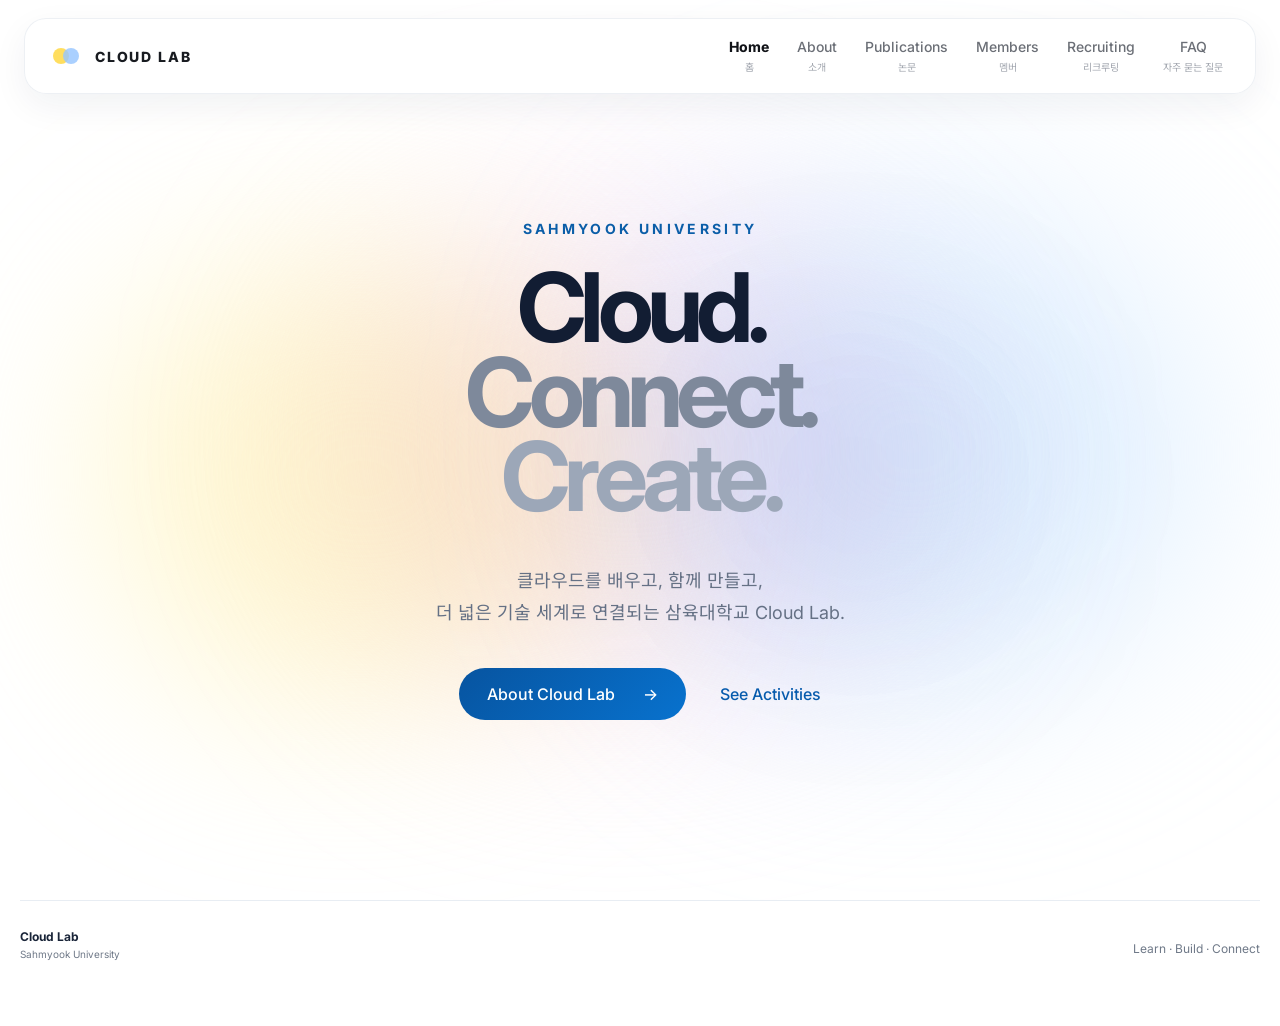
==== commit a52d946a: "Fix final website structure" ====
--- a/index.html
+++ b/index.html
@@ -7,7 +7,7 @@
 <link rel="preconnect" href="https://fonts.googleapis.com">
 <link rel="preconnect" href="https://fonts.gstatic.com" crossorigin>
 <link href="https://fonts.googleapis.com/css2?family=Inter:wght@400;500;600;700;800&family=Noto+Sans+KR:wght@400;500;600;700&display=swap" rel="stylesheet">
-<link rel="stylesheet" href="styles.css">
+<link rel="stylesheet" href="css/styles.css">
 
 <title>Cloud Lab | Sahmyook University</title>
 </head>
@@ -32,14 +32,37 @@
         ☰
     </button>
 
-    <nav class="nav">
-        <a href="index.html">Home</a>
-        <a href="about.html">About</a>
-        <a href="activities.html">Activities</a>
-        <a href="members.html">Members</a>
-        <a href="recruiting.html">Recruiting</a>
-        <a href="faq.html">FAQ</a>
-    </nav>
+   <nav class="nav">
+    <a href="index.html">
+        <span class="nav-en">Home</span>
+        <span class="nav-ko">홈</span>
+    </a>
+
+    <a href="about.html">
+        <span class="nav-en">About</span>
+        <span class="nav-ko">소개</span>
+    </a>
+
+    <a href="publications.html">
+        <span class="nav-en">Publications</span>
+        <span class="nav-ko">논문</span>
+    </a>
+
+    <a href="members.html">
+        <span class="nav-en">Members</span>
+        <span class="nav-ko">멤버</span>
+    </a>
+
+    <a href="recruiting.html">
+        <span class="nav-en">Recruiting</span>
+        <span class="nav-ko">리크루팅</span>
+    </a>
+
+    <a href="faq.html">
+        <span class="nav-en">FAQ</span>
+        <span class="nav-ko">자주 묻는 질문</span>
+    </a>
+  </nav>
 
 </header>
 
@@ -85,7 +108,7 @@
   </div>
   <p>Learn · Build · Connect</p>
 </footer>
-<script src="script.js"></script>
+<script src="js/script.js"></script>
 
 </body>
 </html>
--- a/css/styles.css
+++ b/css/styles.css
@@ -0,0 +1,1868 @@
+* {
+    box-sizing: border-box;
+}
+
+html {
+    scroll-behavior: smooth;
+}
+
+body {
+    margin: 0;
+    color: #101828;
+    background: #ffffff;
+    font-family: Inter, "Noto Sans KR", sans-serif;
+}
+
+a {
+    color: inherit;
+    text-decoration: none;
+}
+
+:root {
+    --syu: #0b5ea8;
+    --syu-dark: #17365e;
+    --muted: #6d7787;
+    --line: #e8edf3;
+    --yellow: #fff2b8;
+    --pink: #f5dff2;
+    --blue: #d5ebff;
+}
+
+.site-header {
+    position: fixed;
+
+    top: 18px;
+    left: 50%;
+
+    transform: translateX(-50%);
+
+    z-index: 100;
+
+    width: min(1320px, calc(100% - 48px));
+    height: 76px;
+
+    display: flex;
+    align-items: center;
+    justify-content: space-between;
+
+    padding: 0 28px;
+
+    background: rgba(255, 255, 255, 0.92);
+
+    backdrop-filter: blur(20px);
+    -webkit-backdrop-filter: blur(20px);
+
+    border: 1px solid rgba(230, 234, 240, 0.7);
+
+    border-radius: 22px;
+
+    box-shadow:
+        0 12px 35px rgba(25, 42, 70, 0.06);
+}
+
+.brand {
+    display: flex;
+    align-items: center;
+
+    gap: 12px;
+}
+
+.brand-symbol {
+    position: relative;
+
+    width: 30px;
+    height: 20px;
+
+    display: block;
+}
+
+.brand-dot {
+    position: absolute;
+
+    top: 50%;
+
+    width: 16px;
+    height: 16px;
+
+    border-radius: 50%;
+
+    transform: translateY(-50%);
+}
+
+.dot-yellow {
+    left: 0;
+
+    background: rgba(255, 218, 78, 0.9);
+}
+
+.dot-blue {
+    left: 10px;
+
+    background: rgba(151, 198, 255, 0.82);
+}
+
+.brand-copy {
+    display: flex;
+    align-items: center;
+}
+
+.brand-copy strong {
+    color: #181b20;
+
+    font-size: 14px;
+    font-weight: 800;
+
+    letter-spacing: 0.13em;
+}
+
+.nav {
+    display: flex;
+    align-items: center;
+
+    gap: 20px;
+}
+
+.nav a {
+    position: relative;
+
+    display: flex;
+    flex-direction: column;
+    align-items: center;
+    justify-content: center;
+
+    gap: 3px;
+
+    padding: 8px 4px;
+
+    color: #5f636b;
+
+    opacity: 0.92;
+
+    transform: translateY(0);
+
+    transition:
+        transform 0.18s cubic-bezier(0.22, 1, 0.36, 1),
+        color 0.18s ease,
+        opacity 0.18s ease;
+}
+
+.nav-en {
+    display: block;
+
+    font-size: 14px;
+    font-weight: 500;
+
+    line-height: 1.2;
+}
+
+.nav-ko {
+    display: block;
+
+    margin-top: 2px;
+
+    color: #9a9fa8;
+
+    font-size: 10px;
+    font-weight: 400;
+
+    line-height: 1.2;
+}
+
+.nav a:hover {
+    color: #111318;
+
+    opacity: 1;
+
+    transform: translateY(-3px);
+}
+
+.nav a:hover .nav-en {
+    font-weight: 700;
+}
+
+.nav a.active {
+    color: #111318;
+
+    opacity: 1;
+}
+
+.nav a.active .nav-en {
+    font-weight: 750;
+}
+
+.nav a.active:hover {
+    transform: translateY(-3px);
+}
+
+.nav-highlight {
+    display: none !important;
+}
+
+.menu-toggle {
+    display: none;
+
+    border: none;
+
+    background: transparent;
+
+    font-size: 22px;
+
+    cursor: pointer;
+}
+
+@media (max-width: 820px) {
+
+    .site-header {
+        width: calc(100% - 24px);
+
+        height: 68px;
+
+        top: 10px;
+
+        padding: 0 20px;
+
+        border-radius: 18px;
+    }
+
+    .menu-toggle {
+        display: block;
+    }
+
+    .nav {
+        position: absolute;
+
+        top: 78px;
+        left: 0;
+        right: 0;
+
+        display: none;
+        flex-direction: column;
+
+        gap: 4px;
+
+        padding: 18px;
+
+        border-radius: 18px;
+
+        background: rgba(255, 255, 255, 0.97);
+
+        box-shadow:
+            0 15px 35px rgba(25, 42, 70, 0.10);
+    }
+
+    .nav.open {
+        display: flex;
+    }
+
+    .nav a {
+        width: 100%;
+
+        padding: 12px;
+
+        text-align: center;
+    }
+
+}
+
+.menu-toggle {
+    display: none;
+
+    border: 0;
+
+    background: none;
+
+    font-size: 22px;
+
+    cursor: pointer;
+}
+
+.home-main {
+    min-height: 100vh;
+}
+
+.home-hero {
+    position: relative;
+
+    min-height: 100vh;
+
+    display: flex;
+    align-items: center;
+    justify-content: center;
+
+    overflow: hidden;
+
+    padding: 140px 40px 100px;
+
+    background: #ffffff;
+}
+
+.hero-center {
+    position: relative;
+    z-index: 3;
+
+    width: 100%;
+    max-width: 1100px;
+
+    text-align: center;
+}
+
+.home-eyebrow {
+    margin: 0 0 28px;
+
+    color: var(--syu);
+
+    font-size: 14px;
+    font-weight: 700;
+
+    letter-spacing: 0.24em;
+}
+
+.home-title {
+    display: flex;
+    flex-direction: column;
+    align-items: center;
+
+    margin: 0;
+
+    font-size: clamp(65px, 7.5vw, 120px);
+    font-weight: 700;
+
+    line-height: 0.88;
+
+    letter-spacing: -0.07em;
+}
+
+.home-title span {
+    display: block;
+}
+
+.title-cloud {
+    color: #121d33;
+}
+
+.title-connect {
+    color: #7e899b;
+}
+
+.title-create {
+    color: #9ca7b8;
+}
+
+.home-description {
+    max-width: 720px;
+
+    margin: 46px auto 0;
+
+    color: #657185;
+
+    font-size: 18px;
+
+    line-height: 1.8;
+}
+
+.home-actions {
+    display: flex;
+    align-items: center;
+    justify-content: center;
+
+    gap: 34px;
+
+    margin-top: 38px;
+}
+
+.home-primary-btn {
+    display: inline-flex;
+    align-items: center;
+
+    gap: 28px;
+
+    padding: 16px 28px;
+
+    border-radius: 999px;
+
+    background:
+        linear-gradient(
+            135deg,
+            #0754a0,
+            #0872ce
+        );
+
+    color: #ffffff;
+
+    font-size: 16px;
+    font-weight: 500;
+
+    transition:
+        transform 0.25s ease,
+        box-shadow 0.25s ease;
+}
+
+.home-primary-btn:hover {
+    transform: translateY(-3px);
+
+    box-shadow:
+        0 12px 30px
+        rgba(11, 94, 168, 0.2);
+}
+
+.home-secondary-btn {
+    color: #075bad;
+
+    font-size: 16px;
+    font-weight: 500;
+
+    transition: opacity 0.2s ease;
+}
+
+.home-secondary-btn:hover {
+    opacity: 0.55;
+}
+
+.home-gradient {
+    position: absolute;
+
+    top: 51%;
+    left: 50%;
+
+    z-index: 0;
+
+    width: min(1120px, 92vw);
+    height: min(720px, 72vh);
+
+    transform: translate(-50%, -50%);
+
+    pointer-events: none;
+}
+
+.home-blob {
+    position: absolute;
+
+    border-radius:
+        48% 52% 58% 42%
+        /
+        45% 55% 45% 55%;
+
+    mix-blend-mode: multiply;
+
+    animation:
+        homeMorph
+        18s
+        ease-in-out
+        infinite
+        alternate;
+}
+
+.blob-yellow {
+    top: 18%;
+    left: 2%;
+
+    width: 48%;
+    height: 70%;
+
+    background: rgba(255, 241, 174, 0.58);
+
+    filter: blur(95px);
+}
+
+.blob-pink {
+    top: 12%;
+    left: 22%;
+
+    width: 56%;
+    height: 74%;
+
+    background: rgba(244, 218, 241, 0.58);
+
+    filter: blur(100px);
+
+    animation-delay: -6s;
+}
+
+.blob-blue {
+    top: 10%;
+    right: 0;
+
+    width: 50%;
+    height: 76%;
+
+    background: rgba(205, 230, 255, 0.64);
+
+    filter: blur(100px);
+
+    animation-delay: -11s;
+}
+
+.blob-syu {
+    top: 34%;
+    right: 18%;
+
+    width: 25%;
+    height: 38%;
+
+    background: rgba(11, 94, 168, 0.08);
+
+    filter: blur(115px);
+
+    animation-delay: -8s;
+}
+
+@keyframes homeMorph {
+    0% {
+        transform:
+            translate(0, 0)
+            scale(1)
+            rotate(-2deg);
+    }
+
+    33% {
+        transform:
+            translate(18px, -15px)
+            scale(1.06)
+            rotate(1deg);
+    }
+
+    66% {
+        transform:
+            translate(-15px, 12px)
+            scale(1.10)
+            rotate(-2deg);
+    }
+
+    100% {
+        transform:
+            translate(12px, 18px)
+            scale(1.04)
+            rotate(3deg);
+    }
+}
+
+.page-main {
+    padding-top: 120px;
+}
+
+.page-hero {
+    position: relative;
+
+    isolation: isolate;
+
+    overflow: visible;
+
+    max-width: 1240px;
+
+    min-height: 560px;
+
+    display: flex;
+    flex-direction: column;
+    justify-content: center;
+
+    margin: auto;
+
+    padding: 90px 7vw 70px;
+}
+
+.page-hero h1,
+.members-head h1 {
+    margin: 18px 0 28px;
+
+    font-size: clamp(58px, 7vw, 104px);
+
+    line-height: 0.98;
+
+    letter-spacing: -0.065em;
+}
+
+.page-hero > p:last-child {
+    max-width: 620px;
+
+    color: var(--muted);
+
+    font-size: 16px;
+
+    line-height: 1.8;
+}
+
+.eyebrow,
+.section-kicker {
+    color: var(--syu);
+
+    font-size: 11px;
+    font-weight: 700;
+
+    letter-spacing: 0.17em;
+}
+
+.page-hero::before,
+.members-head::before {
+    content: "";
+
+    position: absolute;
+
+    top: 50%;
+    left: 60%;
+
+    z-index: -2;
+
+    width: 780px;
+    height: 480px;
+
+    transform: translate(-50%, -50%);
+
+    pointer-events: none;
+
+    filter: blur(70px);
+
+    animation:
+        centerMorph
+        18s
+        ease-in-out
+        infinite
+        alternate;
+
+    background:
+        radial-gradient(
+            ellipse 38% 48% at 28% 52%,
+            rgba(255, 244, 190, 0.72) 0%,
+            rgba(255, 244, 190, 0.38) 34%,
+            rgba(255, 244, 190, 0.12) 54%,
+            transparent 76%
+        ),
+        radial-gradient(
+            ellipse 40% 50% at 52% 48%,
+            rgba(244, 222, 242, 0.70) 0%,
+            rgba(244, 222, 242, 0.36) 34%,
+            rgba(244, 222, 242, 0.11) 54%,
+            transparent 76%
+        ),
+        radial-gradient(
+            ellipse 40% 50% at 76% 50%,
+            rgba(211, 234, 255, 0.76) 0%,
+            rgba(211, 234, 255, 0.40) 34%,
+            rgba(211, 234, 255, 0.12) 55%,
+            transparent 77%
+        );
+}
+
+.page-hero::after,
+.members-head::after {
+    content: "";
+
+    position: absolute;
+
+    top: 48%;
+    left: 68%;
+
+    z-index: -1;
+
+    width: 260px;
+    height: 260px;
+
+    transform: translate(-50%, -50%);
+
+    pointer-events: none;
+
+    filter: blur(80px);
+
+    background:
+        radial-gradient(
+            circle,
+            rgba(11, 94, 168, 0.13) 0%,
+            rgba(11, 94, 168, 0.05) 38%,
+            transparent 78%
+        );
+
+    animation:
+        blueMorph
+        22s
+        ease-in-out
+        infinite
+        alternate;
+}
+
+.activities-page .page-hero::before {
+    left: 57%;
+
+    background:
+        radial-gradient(
+            ellipse 40% 48% at 28% 46%,
+            rgba(211, 234, 255, 0.76) 0%,
+            rgba(211, 234, 255, 0.39) 34%,
+            rgba(211, 234, 255, 0.11) 54%,
+            transparent 76%
+        ),
+        radial-gradient(
+            ellipse 38% 50% at 52% 55%,
+            rgba(244, 222, 242, 0.70) 0%,
+            rgba(244, 222, 242, 0.36) 34%,
+            rgba(244, 222, 242, 0.10) 54%,
+            transparent 76%
+        ),
+        radial-gradient(
+            ellipse 38% 46% at 75% 47%,
+            rgba(255, 244, 190, 0.67) 0%,
+            rgba(255, 244, 190, 0.34) 32%,
+            rgba(255, 244, 190, 0.10) 52%,
+            transparent 74%
+        );
+}
+
+.recruiting-page .page-hero::before {
+    left: 61%;
+
+    background:
+        radial-gradient(
+            ellipse 40% 50% at 27% 48%,
+            rgba(255, 244, 190, 0.80) 0%,
+            rgba(255, 244, 190, 0.43) 34%,
+            rgba(255, 244, 190, 0.12) 54%,
+            transparent 76%
+        ),
+        radial-gradient(
+            ellipse 40% 50% at 53% 55%,
+            rgba(244, 222, 242, 0.74) 0%,
+            rgba(244, 222, 242, 0.40) 34%,
+            rgba(244, 222, 242, 0.12) 54%,
+            transparent 76%
+        ),
+        radial-gradient(
+            ellipse 37% 47% at 77% 42%,
+            rgba(211, 234, 255, 0.66) 0%,
+            rgba(211, 234, 255, 0.34) 32%,
+            rgba(211, 234, 255, 0.10) 52%,
+            transparent 74%
+        );
+}
+
+.faq-page .page-hero::before {
+    left: 60%;
+
+    background:
+        radial-gradient(
+            ellipse 42% 52% at 28% 48%,
+            rgba(211, 234, 255, 0.78) 0%,
+            rgba(211, 234, 255, 0.42) 34%,
+            rgba(211, 234, 255, 0.12) 54%,
+            transparent 76%
+        ),
+        radial-gradient(
+            ellipse 38% 48% at 55% 52%,
+            rgba(244, 222, 242, 0.62) 0%,
+            rgba(244, 222, 242, 0.32) 32%,
+            rgba(244, 222, 242, 0.09) 52%,
+            transparent 74%
+        ),
+        radial-gradient(
+            ellipse 34% 43% at 78% 55%,
+            rgba(255, 244, 190, 0.54) 0%,
+            rgba(255, 244, 190, 0.28) 30%,
+            rgba(255, 244, 190, 0.08) 48%,
+            transparent 70%
+        );
+}
+
+@keyframes centerMorph {
+    0% {
+        transform:
+            translate(-50%, -50%)
+            scale(1)
+            rotate(-2deg);
+    }
+
+    25% {
+        transform:
+            translate(-52%, -48%)
+            scale(1.04)
+            rotate(1deg);
+    }
+
+    50% {
+        transform:
+            translate(-48%, -51%)
+            scale(1.08)
+            rotate(2deg);
+    }
+
+    75% {
+        transform:
+            translate(-51%, -49%)
+            scale(1.05)
+            rotate(-1deg);
+    }
+
+    100% {
+        transform:
+            translate(-49%, -52%)
+            scale(1.02)
+            rotate(2deg);
+    }
+}
+
+@keyframes blueMorph {
+    0% {
+        transform:
+            translate(-50%, -50%)
+            scale(1);
+
+        opacity: 0.45;
+    }
+
+    50% {
+        transform:
+            translate(-60%, -45%)
+            scale(1.15);
+
+        opacity: 0.58;
+    }
+
+    100% {
+        transform:
+            translate(-43%, -55%)
+            scale(1.05);
+
+        opacity: 0.48;
+    }
+}
+
+.detail-section,
+.members-content {
+    max-width: 1380px;
+
+    margin: auto;
+
+    padding: 55px 7vw 120px;
+}
+
+.section-grid {
+    display: grid;
+
+    grid-template-columns: 1fr 1fr;
+
+    gap: 80px;
+}
+
+.section-grid h2,
+.recruit-panel h2 {
+    margin: 12px 0;
+
+    font-size: clamp(42px, 5vw, 68px);
+
+    line-height: 1.03;
+
+    letter-spacing: -0.05em;
+}
+
+.section-copy {
+    color: var(--muted);
+
+    font-size: 16px;
+
+    line-height: 1.9;
+}
+
+.value-grid {
+    display: grid;
+
+    grid-template-columns: repeat(4, 1fr);
+
+    gap: 14px;
+
+    margin-top: 62px;
+}
+
+.value-card {
+    padding: 28px 24px;
+
+    border-top: 2px solid var(--line);
+
+    background:
+        linear-gradient(
+            180deg,
+            #ffffff,
+            #fbfcfd
+        );
+}
+
+.value-card span {
+    color: var(--syu);
+
+    font-size: 11px;
+}
+
+.value-card h3 {
+    margin: 36px 0 10px;
+
+    font-size: 19px;
+}
+
+.value-card p {
+    color: var(--muted);
+
+    font-size: 13px;
+
+    line-height: 1.65;
+}
+
+.activity-detail {
+    display: grid;
+
+    grid-template-columns: 120px 1fr;
+
+    gap: 36px;
+
+    padding: 42px 0;
+
+    border-top: 1px solid var(--line);
+}
+
+.activity-detail:last-child {
+    border-bottom: 1px solid var(--line);
+}
+
+.activity-detail > span {
+    color: var(--syu);
+
+    font-size: 12px;
+    font-weight: 700;
+}
+
+.activity-detail h2 {
+    margin: 0 0 12px;
+
+    font-size: 36px;
+
+    letter-spacing: -0.04em;
+}
+
+.activity-detail p {
+    max-width: 760px;
+
+    color: var(--muted);
+
+    line-height: 1.8;
+}
+
+.members-page-main {
+    padding-top: 140px;
+}
+
+.members-head {
+    position: relative;
+
+    isolation: isolate;
+
+    overflow: visible;
+
+    max-width: 1380px;
+
+    min-height: 500px;
+
+    display: grid;
+
+    grid-template-columns: 1fr 0.65fr;
+
+    align-items: center;
+
+    gap: 70px;
+
+    margin: auto;
+
+    padding: 55px 7vw 35px;
+}
+
+.members-head::before {
+    top: 56%;
+    left: 61%;
+
+    background:
+        radial-gradient(
+            ellipse 38% 48% at 28% 58%,
+            rgba(244, 222, 242, 0.70) 0%,
+            rgba(244, 222, 242, 0.37) 34%,
+            rgba(244, 222, 242, 0.10) 54%,
+            transparent 76%
+        ),
+        radial-gradient(
+            ellipse 42% 52% at 55% 45%,
+            rgba(211, 234, 255, 0.77) 0%,
+            rgba(211, 234, 255, 0.40) 34%,
+            rgba(211, 234, 255, 0.12) 55%,
+            transparent 77%
+        ),
+        radial-gradient(
+            ellipse 36% 45% at 78% 62%,
+            rgba(255, 244, 190, 0.64) 0%,
+            rgba(255, 244, 190, 0.33) 32%,
+            rgba(255, 244, 190, 0.09) 50%,
+            transparent 72%
+        );
+}
+
+.members-head > p {
+    color: var(--muted);
+
+    font-size: 14px;
+
+    line-height: 1.8;
+}
+
+.subhead {
+    display: flex;
+    align-items: flex-start;
+
+    gap: 14px;
+
+    margin: 68px 0 22px;
+}
+
+.subhead-line {
+    width: 3px;
+    height: 42px;
+
+    background: var(--syu);
+}
+
+.subhead div {
+    display: flex;
+    flex-direction: column;
+
+    gap: 4px;
+}
+
+.subhead strong {
+    color: var(--syu-dark);
+
+    font-size: 22px;
+}
+
+.subhead small {
+    color: #8a94a3;
+
+    font-size: 12px;
+}
+
+.professor-card {
+    display: grid;
+
+    grid-template-columns: 160px 1fr 280px;
+
+    gap: 34px;
+
+    padding: 28px;
+
+    border: 1px solid var(--line);
+    border-radius: 26px;
+
+    background: #ffffff;
+
+    box-shadow:
+        0 16px 40px
+        rgba(20, 46, 79, 0.06);
+}
+
+.portrait {
+    aspect-ratio: 1;
+
+    display: grid;
+    place-items: center;
+
+    border: 1px solid rgba(11, 94, 168, 0.08);
+    border-radius: 22px;
+
+    background: #eef5fb;
+
+    color: #234b75;
+
+    font-size: 24px;
+    font-weight: 800;
+
+    object-fit: cover;
+}
+
+.portrait-professor {
+    border-radius: 28px;
+
+    background:
+        linear-gradient(
+            145deg,
+            #e8f2fb,
+            #d6e7f6
+        );
+
+    font-size: 26px;
+}
+
+.role {
+    color: var(--syu);
+
+    font-size: 11px;
+    font-weight: 700;
+
+    letter-spacing: 0.14em;
+}
+
+.professor-main h3 {
+    margin: 8px 0 4px;
+
+    font-size: 30px;
+}
+
+.dept {
+    margin: 0;
+
+    color: #5f6a78;
+}
+
+.bio {
+    max-width: 600px;
+
+    margin-top: 22px;
+
+    color: var(--muted);
+
+    line-height: 1.75;
+}
+
+.professor-meta {
+    display: flex;
+    flex-wrap: wrap;
+    align-content: flex-start;
+
+    gap: 8px;
+
+    padding-top: 38px;
+}
+
+.professor-meta span {
+    padding: 8px 10px;
+
+    border-radius: 999px;
+
+    background: #f2f6fa;
+
+    color: #5b6777;
+
+    font-size: 11px;
+}
+
+.cohort-block {
+    margin-top: 26px;
+}
+
+.member-grid {
+    display: grid;
+
+    grid-template-columns: repeat(4, 1fr);
+
+    gap: 16px;
+}
+
+.member-card {
+    padding: 18px;
+
+    border: 1px solid var(--line);
+    border-radius: 24px;
+
+    background: #ffffff;
+
+    box-shadow:
+        0 10px 24px
+        rgba(32, 55, 82, 0.04);
+
+    transition:
+        transform 0.25s ease,
+        box-shadow 0.25s ease;
+}
+
+.member-card:hover {
+    transform: translateY(-5px);
+
+    box-shadow:
+        0 18px 34px
+        rgba(32, 55, 82, 0.09);
+}
+
+.member-card .portrait {
+    width: 100%;
+
+    aspect-ratio: 1.12 / 1;
+
+    margin-bottom: 18px;
+
+    border-radius: 18px;
+}
+
+.portrait-a {
+    background: linear-gradient(145deg, #fff3db, #f8dfc8);
+}
+
+.portrait-b {
+    background: linear-gradient(145deg, #e8eff8, #dce6f2);
+}
+
+.portrait-c {
+    background: linear-gradient(145deg, #f6e9f3, #ead8eb);
+}
+
+.portrait-d {
+    background: linear-gradient(145deg, #e5f3ee, #d4e9e1);
+}
+
+.portrait-e {
+    background: linear-gradient(145deg, #f8efe6, #ebddce);
+}
+
+.portrait-f {
+    background: linear-gradient(145deg, #e9edfb, #dce4f7);
+}
+
+.portrait-g {
+    background: linear-gradient(145deg, #eaf7fb, #d7eef6);
+}
+
+.member-top {
+    display: flex;
+    justify-content: space-between;
+
+    gap: 10px;
+}
+
+.member-top h3 {
+    margin: 0 0 4px;
+
+    font-size: 18px;
+}
+
+.member-top p {
+    margin: 0;
+
+    color: #7d8795;
+
+    font-size: 12px;
+}
+
+.cohort {
+    height: max-content;
+
+    padding: 5px 8px;
+
+    border-radius: 999px;
+
+    background: #edf5fc;
+
+    color: var(--syu);
+
+    font-size: 10px;
+}
+
+.member-project {
+    margin-top: 24px;
+
+    padding-top: 16px;
+
+    border-top: 1px solid var(--line);
+}
+
+.member-project small {
+    display: block;
+
+    margin-bottom: 7px;
+
+    color: #97a0ad;
+
+    font-size: 9px;
+
+    letter-spacing: 0.14em;
+}
+
+.member-project strong {
+    display: block;
+
+    font-size: 13px;
+
+    line-height: 1.45;
+}
+
+.member-project p {
+    margin: 5px 0 0;
+
+    color: #7a8492;
+
+    font-size: 11px;
+}
+
+.recruit-panel {
+    display: grid;
+
+    grid-template-columns: 1fr 0.8fr;
+
+    gap: 80px;
+
+    padding: 60px;
+
+    border-radius: 30px;
+
+    background:
+        linear-gradient(
+            135deg,
+            #fff7d9 0%,
+            #f8e9f4 48%,
+            #e5f2ff 100%
+        );
+}
+
+.recruit-list {
+    margin: 0;
+}
+
+.recruit-list div {
+    display: grid;
+
+    grid-template-columns: 110px 1fr;
+
+    padding: 14px 0;
+
+    border-top: 1px solid rgba(23, 54, 94, 0.12);
+}
+
+.recruit-list dt {
+    color: #657184;
+
+    font-size: 12px;
+}
+
+.recruit-list dd {
+    margin: 0;
+
+    font-size: 14px;
+    font-weight: 600;
+}
+
+.faq-page-content details {
+    padding: 22px 0;
+
+    border-top: 1px solid var(--line);
+}
+
+.faq-page-content details:last-child {
+    border-bottom: 1px solid var(--line);
+}
+
+.faq-page-content summary {
+    cursor: pointer;
+
+    font-weight: 650;
+}
+
+.faq-page-content p {
+    color: var(--muted);
+
+    line-height: 1.75;
+}
+
+.site-footer {
+    max-width: 1240px;
+
+    display: flex;
+    justify-content: space-between;
+
+    margin: 0 auto 30px;
+
+    padding: 28px 0;
+
+    border-top: 1px solid var(--line);
+
+    color: #6f7988;
+
+    font-size: 12px;
+}
+
+.site-footer div {
+    display: flex;
+    flex-direction: column;
+
+    gap: 4px;
+}
+
+.site-footer strong {
+    color: #192438;
+}
+
+.reveal {
+    opacity: 0;
+
+    transform: translateY(24px);
+
+    transition:
+        opacity 0.7s ease,
+        transform 0.7s ease;
+}
+
+.reveal.on {
+    opacity: 1;
+
+    transform: none;
+}
+
+@media (max-width: 1000px) {
+    .member-grid {
+        grid-template-columns: repeat(2, 1fr);
+    }
+
+    .professor-card {
+        grid-template-columns: 130px 1fr;
+    }
+
+    .professor-meta {
+        grid-column: 1 / -1;
+
+        padding-top: 0;
+    }
+
+    .value-grid {
+        grid-template-columns: repeat(2, 1fr);
+    }
+}
+
+@media (max-width: 820px) {
+    .menu-toggle {
+        display: block;
+    }
+
+    .nav {
+        position: absolute;
+
+        top: 70px;
+        right: 0;
+        left: 0;
+
+        display: none;
+        flex-direction: column;
+
+        padding: 20px;
+
+        border-radius: 16px;
+
+        background: #ffffff;
+
+        box-shadow:
+            0 14px 30px
+            rgba(0, 0, 0, 0.08);
+    }
+
+    .nav.open {
+        display: flex;
+    }
+
+    .nav-highlight {
+        display: none;
+    }
+
+    .nav a.active {
+        background: transparent;
+
+        color: #172033;
+
+        font-weight: 700;
+    }
+
+    .home-hero {
+        padding: 130px 24px 80px;
+    }
+
+    .home-title {
+        font-size: clamp(58px, 15vw, 90px);
+    }
+
+    .home-description {
+        font-size: 15px;
+    }
+
+    .home-actions {
+        gap: 22px;
+    }
+
+    .page-hero,
+    .detail-section,
+    .members-content,
+    .members-head {
+        padding-right: 24px;
+        padding-left: 24px;
+    }
+
+    .section-grid,
+    .members-head,
+    .recruit-panel {
+        grid-template-columns: 1fr;
+
+        gap: 34px;
+    }
+
+    .activity-detail {
+        grid-template-columns: 1fr;
+    }
+
+    .professor-card {
+        grid-template-columns: 1fr;
+    }
+
+    .professor-card .portrait {
+        width: 140px;
+    }
+
+    .professor-meta {
+        grid-column: auto;
+    }
+
+    .recruit-panel {
+        padding: 38px;
+    }
+}
+
+@media (max-width: 560px) {
+    .member-grid,
+    .value-grid {
+        grid-template-columns: 1fr;
+    }
+
+    .site-header {
+        top: 10px;
+    }
+
+    .home-title,
+    .page-hero h1,
+    .members-head h1 {
+        font-size: 50px;
+    }
+
+    .home-actions {
+        flex-direction: column;
+    }
+
+    .home-primary-btn {
+        padding: 14px 24px;
+    }
+}
+.recruiting-main {
+    padding-top: 118px;
+}
+
+.recruiting-hero {
+    position: relative;
+    isolation: isolate;
+
+    width: calc(100% - 80px);
+    max-width: 1440px;
+
+    min-height: calc(100vh - 145px);
+
+    margin: 0 auto 80px;
+
+    display: flex;
+    align-items: center;
+    justify-content: center;
+
+    overflow: hidden;
+
+    border-radius: 48px;
+
+    background: #ffffff;
+}
+
+.recruiting-gradient {
+    position: absolute;
+
+    inset: 0;
+
+    z-index: -1;
+
+    overflow: hidden;
+
+    pointer-events: none;
+}
+
+.recruiting-blob {
+    position: absolute;
+
+    border-radius: 50%;
+
+    filter: blur(90px);
+
+    opacity: 0.8;
+
+    will-change: transform;
+
+    animation:
+        recruitingMorph 16s
+        ease-in-out
+        infinite
+        alternate;
+}
+
+.recruit-yellow {
+    width: 52%;
+    height: 75%;
+
+    left: -12%;
+    top: 18%;
+
+    background:
+        rgba(255, 239, 155, 0.70);
+
+    animation-delay: -2s;
+}
+
+.recruit-pink {
+    width: 52%;
+    height: 72%;
+
+    left: 20%;
+    top: 16%;
+
+    background:
+        rgba(247, 215, 239, 0.70);
+
+    animation-delay: -6s;
+}
+
+.recruit-purple {
+    width: 46%;
+    height: 68%;
+
+    left: 46%;
+    top: 20%;
+
+    background:
+        rgba(222, 213, 255, 0.62);
+
+    animation-delay: -10s;
+}
+
+.recruit-blue {
+    width: 48%;
+    height: 78%;
+
+    right: -10%;
+    top: 10%;
+
+    background:
+        rgba(199, 228, 255, 0.72);
+
+    animation-delay: -13s;
+}
+
+.recruiting-hero::after {
+    content: "";
+
+    position: absolute;
+
+    inset: 0;
+
+    z-index: -1;
+
+    pointer-events: none;
+
+    background:
+        radial-gradient(
+            ellipse at center,
+            rgba(255, 255, 255, 0) 0%,
+            rgba(255, 255, 255, 0.08) 45%,
+            rgba(255, 255, 255, 0.45) 88%,
+            rgba(255, 255, 255, 0.7) 100%
+        );
+}
+
+.recruiting-hero-content {
+    position: relative;
+    z-index: 3;
+
+    width: 100%;
+    max-width: 1280px;
+
+    padding: 80px 40px;
+
+    text-align: center;
+}
+
+.recruiting-eyebrow {
+    margin: 0 0 28px;
+
+    color: rgba(30, 30, 38, 0.55);
+
+    font-size: 12px;
+    font-weight: 700;
+
+    letter-spacing: 0.28em;
+}
+
+.recruiting-title {
+    margin: 0;
+
+    color: #090a0d;
+
+    font-family: Inter, "Noto Sans KR", sans-serif;
+
+    font-size: clamp(76px, 8.4vw, 138px);
+
+    font-weight: 700;
+
+    line-height: 0.88;
+
+    letter-spacing: -0.075em;
+}
+
+.recruiting-title span {
+    display: block;
+}
+
+.recruiting-description {
+    margin: 38px auto 0;
+
+    color: rgba(39, 42, 50, 0.58);
+
+    font-size: 17px;
+    font-weight: 400;
+
+    line-height: 1.8;
+}
+
+.recruiting-guide-btn {
+    display: inline-flex;
+    align-items: center;
+    justify-content: center;
+
+    gap: 12px;
+
+    margin-top: 28px;
+
+    padding: 15px 23px;
+
+    border-radius: 999px;
+
+    background: #0b0b0c;
+
+    color: #ffffff;
+
+    font-size: 13px;
+    font-weight: 600;
+
+    box-shadow:
+        0 10px 30px
+        rgba(0, 0, 0, 0.12);
+
+    transition:
+        transform 0.22s ease,
+        box-shadow 0.22s ease,
+        background 0.22s ease;
+}
+
+.recruiting-guide-btn span {
+    font-size: 16px;
+
+    transition:
+        transform 0.22s ease;
+}
+
+.recruiting-guide-btn:hover {
+    transform: translateY(-3px);
+
+    background: #16171a;
+
+    box-shadow:
+        0 15px 35px
+        rgba(0, 0, 0, 0.16);
+}
+
+.recruiting-guide-btn:hover span {
+    transform:
+        translate(3px, -3px);
+}
+
+@keyframes recruitingMorph {
+
+    0% {
+        transform:
+            translate(0, 0)
+            scale(1);
+    }
+
+    25% {
+        transform:
+            translate(25px, -15px)
+            scale(1.08);
+    }
+
+    50% {
+        transform:
+            translate(-15px, 20px)
+            scale(1.13);
+    }
+
+    75% {
+        transform:
+            translate(20px, 12px)
+            scale(1.05);
+    }
+
+    100% {
+        transform:
+            translate(-20px, -10px)
+            scale(1.10);
+    }
+
+}
+
+@media (max-width: 900px) {
+
+    .recruiting-main {
+        padding-top: 105px;
+    }
+
+    .recruiting-hero {
+        width: calc(100% - 28px);
+
+        min-height: calc(100vh - 125px);
+
+        border-radius: 34px;
+    }
+
+    .recruiting-title {
+        font-size:
+            clamp(58px, 12vw, 92px);
+    }
+
+    .recruiting-hero-content {
+        padding:
+            70px 24px;
+    }
+
+}
+
+@media (max-width: 560px) {
+
+    .recruiting-hero {
+        min-height: 720px;
+
+        border-radius: 28px;
+    }
+
+    .recruiting-title {
+        font-size:
+            clamp(50px, 15vw, 72px);
+
+        line-height: 0.92;
+    }
+
+    .recruiting-description {
+        margin-top: 30px;
+
+        font-size: 14px;
+    }
+
+    .recruiting-eyebrow {
+        font-size: 10px;
+    }
+
+    .recruiting-blob {
+        filter: blur(65px);
+    }
+
+}
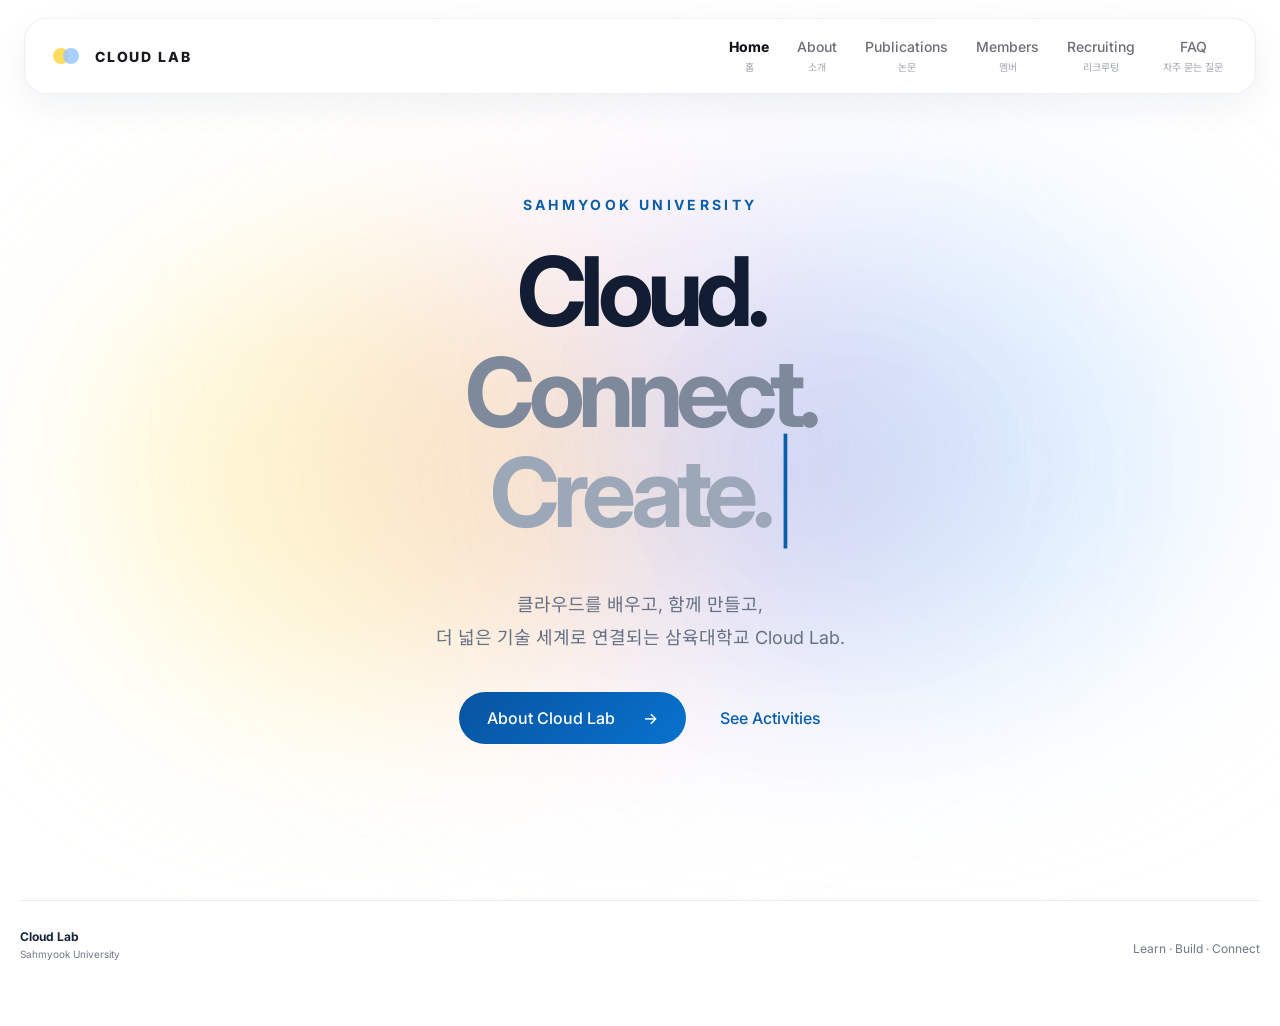
==== commit ff297ec9: "feat: 메인 타이핑 애니메이션 및 연구카드 개선" ====
--- a/index.html
+++ b/index.html
@@ -1,114 +1,105 @@
 <!DOCTYPE html>
 <html lang="ko">
 <head>
+    <meta charset="UTF-8">
+    <meta name="viewport" content="width=device-width, initial-scale=1.0">
+    <link rel="preconnect" href="https://fonts.googleapis.com">
+    <link rel="preconnect" href="https://fonts.gstatic.com" crossorigin>
+    <link href="https://fonts.googleapis.com/css2?family=Inter:wght@400;500;600;700;800&family=Noto+Sans+KR:wght@400;500;600;700&display=swap" rel="stylesheet">
+    <link rel="stylesheet" href="css/styles.css">
 
-<meta charset="UTF-8">
-<meta name="viewport" content="width=device-width, initial-scale=1.0">
-<link rel="preconnect" href="https://fonts.googleapis.com">
-<link rel="preconnect" href="https://fonts.gstatic.com" crossorigin>
-<link href="https://fonts.googleapis.com/css2?family=Inter:wght@400;500;600;700;800&family=Noto+Sans+KR:wght@400;500;600;700&display=swap" rel="stylesheet">
-<link rel="stylesheet" href="css/styles.css">
-
-<title>Cloud Lab | Sahmyook University</title>
+    <title>Cloud Lab | Sahmyook University</title>
 </head>
 <body class="home-page">
 
-<header class="site-header">
+    <header class="site-header">
+        <a href="index.html" class="brand">
+            <span class="brand-symbol">
+                <span class="brand-dot dot-yellow"></span>
+                <span class="brand-dot dot-blue"></span>
+            </span>
+            <span class="brand-copy">
+                <strong>CLOUD LAB</strong>
+            </span>
+        </a>
 
-    <a href="index.html" class="brand">
+        <button class="menu-toggle" aria-label="메뉴 열기">
+            ☰
+        </button>
 
-        <span class="brand-symbol">
-            <span class="brand-dot dot-yellow"></span>
-            <span class="brand-dot dot-blue"></span>
-        </span>
+        <nav class="nav">
+            <a href="index.html">
+                <span class="nav-en">Home</span>
+                <span class="nav-ko">홈</span>
+            </a>
+            <a href="about.html">
+                <span class="nav-en">About</span>
+                <span class="nav-ko">소개</span>
+            </a>
+            <a href="publications.html">
+                <span class="nav-en">Publications</span>
+                <span class="nav-ko">논문</span>
+            </a>
+            <a href="members.html">
+                <span class="nav-en">Members</span>
+                <span class="nav-ko">멤버</span>
+            </a>
+            <a href="recruiting.html">
+                <span class="nav-en">Recruiting</span>
+                <span class="nav-ko">리크루팅</span>
+            </a>
+            <a href="faq.html">
+                <span class="nav-en">FAQ</span>
+                <span class="nav-ko">자주 묻는 질문</span>
+            </a>
+        </nav>
+    </header>
 
-        <span class="brand-copy">
-            <strong>CLOUD LAB</strong>
-        </span>
+    <main class="home-main">
+        <section class="home-hero">
+            <div class="home-gradient" aria-hidden="true">
+                <span class="home-blob blob-yellow"></span>
+                <span class="home-blob blob-pink"></span>
+                <span class="home-blob blob-blue"></span>
+                <span class="home-blob blob-syu"></span>
+            </div>
 
-    </a>
+            <div class="hero-center reveal">
+                <p class="home-eyebrow">SAHMYOOK UNIVERSITY</p>
 
-    <button class="menu-toggle" aria-label="메뉴 열기">
-        ☰
-    </button>
+                <h1 class="home-title">
+                    <span class="title-cloud">Cloud.</span>
+                    <span class="title-connect">
+                        <span class="typing-connect"></span><span class="typing-cursor">|</span>
+                    </span>
+                    <span class="title-create">
+                        <span class="typing-create"></span>
+                    </span>
+                </h1>
 
-   <nav class="nav">
-    <a href="index.html">
-        <span class="nav-en">Home</span>
-        <span class="nav-ko">홈</span>
-    </a>
+                <p class="home-description">
+                    클라우드를 배우고, 함께 만들고,<br>
+                    더 넓은 기술 세계로 연결되는 삼육대학교 Cloud Lab.
+                </p>
 
-    <a href="about.html">
-        <span class="nav-en">About</span>
-        <span class="nav-ko">소개</span>
-    </a>
+                <div class="home-actions">
+                    <a class="home-primary-btn" href="about.html">
+                        About Cloud Lab <span>→</span>
+                    </a>
+                    <a class="home-secondary-btn" href="activities.html">See Activities</a>
+                </div>
+            </div>
+        </section>
+    </main>
 
-    <a href="publications.html">
-        <span class="nav-en">Publications</span>
-        <span class="nav-ko">논문</span>
-    </a>
+    <footer class="site-footer">
+        <div>
+            <strong>Cloud Lab</strong>
+            <small>Sahmyook University</small>
+        </div>
+        <p>Learn · Build · Connect</p>
+    </footer>
 
-    <a href="members.html">
-        <span class="nav-en">Members</span>
-        <span class="nav-ko">멤버</span>
-    </a>
-
-    <a href="recruiting.html">
-        <span class="nav-en">Recruiting</span>
-        <span class="nav-ko">리크루팅</span>
-    </a>
-
-    <a href="faq.html">
-        <span class="nav-en">FAQ</span>
-        <span class="nav-ko">자주 묻는 질문</span>
-    </a>
-  </nav>
-
-</header>
-
-
-<main class="home-main">
-  <section class="home-hero">
-    <div class="home-gradient" aria-hidden="true">
-      <span class="home-blob blob-yellow"></span>
-      <span class="home-blob blob-pink"></span>
-      <span class="home-blob blob-blue"></span>
-      <span class="home-blob blob-syu"></span>
-    </div>
-
-    <div class="hero-center reveal">
-      <p class="home-eyebrow">SAHMYOOK UNIVERSITY</p>
-
-      <h1 class="home-title">
-        <span class="title-cloud">Cloud.</span>
-        <span class="title-connect">Connect.</span>
-        <span class="title-create">Create.</span>
-      </h1>
-
-      <p class="home-description">
-        클라우드를 배우고, 함께 만들고,<br>
-        더 넓은 기술 세계로 연결되는 삼육대학교 Cloud Lab.
-      </p>
-
-      <div class="home-actions">
-        <a class="home-primary-btn" href="about.html">
-          About Cloud Lab <span>→</span>
-        </a>
-        <a class="home-secondary-btn" href="activities.html">See Activities</a>
-      </div>
-    </div>
-  </section>
-</main>
-
-
-<footer class="site-footer">
-  <div>
-    <strong>Cloud Lab</strong>
-    <small>Sahmyook University</small>
-  </div>
-  <p>Learn · Build · Connect</p>
-</footer>
-<script src="js/script.js"></script>
-
+    <script src="js/script.js"></script>
 </body>
-</html>
+</html>
--- a/css/styles.css
+++ b/css/styles.css
@@ -28,76 +28,58 @@
     --blue: #d5ebff;
 }
 
+/* ==========================================
+   Header & Navigation
+   ========================================== */
 .site-header {
     position: fixed;
-
     top: 18px;
     left: 50%;
-
     transform: translateX(-50%);
-
     z-index: 100;
-
     width: min(1320px, calc(100% - 48px));
     height: 76px;
-
     display: flex;
     align-items: center;
     justify-content: space-between;
-
     padding: 0 28px;
-
     background: rgba(255, 255, 255, 0.92);
-
     backdrop-filter: blur(20px);
     -webkit-backdrop-filter: blur(20px);
-
     border: 1px solid rgba(230, 234, 240, 0.7);
-
     border-radius: 22px;
-
-    box-shadow:
-        0 12px 35px rgba(25, 42, 70, 0.06);
+    box-shadow: 0 12px 35px rgba(25, 42, 70, 0.06);
 }
 
 .brand {
     display: flex;
     align-items: center;
-
     gap: 12px;
 }
 
 .brand-symbol {
     position: relative;
-
     width: 30px;
     height: 20px;
-
     display: block;
 }
 
 .brand-dot {
     position: absolute;
-
     top: 50%;
-
     width: 16px;
     height: 16px;
-
     border-radius: 50%;
-
     transform: translateY(-50%);
 }
 
 .dot-yellow {
     left: 0;
-
     background: rgba(255, 218, 78, 0.9);
 }
 
 .dot-blue {
     left: 10px;
-
     background: rgba(151, 198, 255, 0.82);
 }
 
@@ -108,38 +90,28 @@
 
 .brand-copy strong {
     color: #181b20;
-
     font-size: 14px;
     font-weight: 800;
-
     letter-spacing: 0.13em;
 }
 
 .nav {
     display: flex;
     align-items: center;
-
     gap: 20px;
 }
 
 .nav a {
     position: relative;
-
     display: flex;
     flex-direction: column;
     align-items: center;
     justify-content: center;
-
     gap: 3px;
-
     padding: 8px 4px;
-
     color: #5f636b;
-
     opacity: 0.92;
-
     transform: translateY(0);
-
     transition:
         transform 0.18s cubic-bezier(0.22, 1, 0.36, 1),
         color 0.18s ease,
@@ -148,31 +120,23 @@
 
 .nav-en {
     display: block;
-
     font-size: 14px;
     font-weight: 500;
-
     line-height: 1.2;
 }
 
 .nav-ko {
     display: block;
-
     margin-top: 2px;
-
     color: #9a9fa8;
-
     font-size: 10px;
     font-weight: 400;
-
     line-height: 1.2;
 }
 
 .nav a:hover {
     color: #111318;
-
     opacity: 1;
-
     transform: translateY(-3px);
 }
 
@@ -182,7 +146,6 @@
 
 .nav a.active {
     color: #111318;
-
     opacity: 1;
 }
 
@@ -200,27 +163,977 @@
 
 .menu-toggle {
     display: none;
-
     border: none;
-
     background: transparent;
-
     font-size: 22px;
-
     cursor: pointer;
 }
 
+/* ==========================================
+   Home Hero & Typing Animation
+   ========================================== */
+.home-main {
+    min-height: 100vh;
+}
+
+.home-hero {
+    position: relative;
+    min-height: 100vh;
+    display: flex;
+    align-items: center;
+    justify-content: center;
+    overflow: hidden;
+    padding: 140px 40px 100px;
+    background: #ffffff;
+}
+
+.hero-center {
+    position: relative;
+    z-index: 3;
+    width: 100%;
+    max-width: 1100px;
+    text-align: center;
+}
+
+.home-eyebrow {
+    margin: 0 0 28px;
+    color: var(--syu);
+    font-size: 14px;
+    font-weight: 700;
+    letter-spacing: 0.24em;
+}
+
+.home-title {
+    display: flex;
+    flex-direction: column;
+    align-items: center;
+    margin: 0;
+    font-size: clamp(65px, 7.5vw, 120px);
+    font-weight: 700;
+    line-height: 0.95;
+    letter-spacing: -0.07em;
+}
+
+.home-title > span {
+    display: inline-flex;
+    align-items: center;
+    justify-content: center;
+    min-height: 1.05em; /* 텍스트가 지워져도 높이가 줄어들지 않도록 고정 */
+    white-space: nowrap;
+}
+
+.title-cloud {
+    color: #121d33;
+}
+
+.title-connect {
+    color: #7e899b;
+}
+
+.title-create {
+    color: #9ca7b8;
+}
+
+/* 단일 타이핑 커서 */
+.typing-cursor {
+    display: inline-block;
+    margin-left: 6px;
+    font-weight: 200;
+    color: var(--syu);
+    line-height: 1;
+    transform: translateY(-2px);
+    animation: blink 0.8s infinite;
+}
+
+@keyframes blink {
+    0%, 100% {
+        opacity: 1;
+    }
+    50% {
+        opacity: 0;
+    }
+}
+
+.home-description {
+    max-width: 720px;
+    margin: 46px auto 0;
+    color: #657185;
+    font-size: 18px;
+    line-height: 1.8;
+}
+
+.home-actions {
+    display: flex;
+    align-items: center;
+    justify-content: center;
+    gap: 34px;
+    margin-top: 38px;
+}
+
+.home-primary-btn {
+    display: inline-flex;
+    align-items: center;
+    gap: 28px;
+    padding: 16px 28px;
+    border-radius: 999px;
+    background: linear-gradient(135deg, #0754a0, #0872ce);
+    color: #ffffff;
+    font-size: 16px;
+    font-weight: 500;
+    transition: transform 0.25s ease, box-shadow 0.25s ease;
+}
+
+.home-primary-btn:hover {
+    transform: translateY(-3px);
+    box-shadow: 0 12px 30px rgba(11, 94, 168, 0.2);
+}
+
+.home-secondary-btn {
+    color: #075bad;
+    font-size: 16px;
+    font-weight: 500;
+    transition: opacity 0.2s ease;
+}
+
+.home-secondary-btn:hover {
+    opacity: 0.55;
+}
+
+.home-gradient {
+    position: absolute;
+    top: 51%;
+    left: 50%;
+    z-index: 0;
+    width: min(1120px, 92vw);
+    height: min(720px, 72vh);
+    transform: translate(-50%, -50%);
+    pointer-events: none;
+}
+
+.home-blob {
+    position: absolute;
+    border-radius: 48% 52% 58% 42% / 45% 55% 45% 55%;
+    mix-blend-mode: multiply;
+    animation: homeMorph 18s ease-in-out infinite alternate;
+}
+
+.blob-yellow {
+    top: 18%;
+    left: 2%;
+    width: 48%;
+    height: 70%;
+    background: rgba(255, 241, 174, 0.58);
+    filter: blur(95px);
+}
+
+.blob-pink {
+    top: 12%;
+    left: 22%;
+    width: 56%;
+    height: 74%;
+    background: rgba(244, 218, 241, 0.58);
+    filter: blur(100px);
+    animation-delay: -6s;
+}
+
+.blob-blue {
+    top: 10%;
+    right: 0;
+    width: 50%;
+    height: 76%;
+    background: rgba(205, 230, 255, 0.64);
+    filter: blur(100px);
+    animation-delay: -11s;
+}
+
+.blob-syu {
+    top: 34%;
+    right: 18%;
+    width: 25%;
+    height: 38%;
+    background: rgba(11, 94, 168, 0.08);
+    filter: blur(115px);
+    animation-delay: -8s;
+}
+
+@keyframes homeMorph {
+    0% { transform: translate(0, 0) scale(1) rotate(-2deg); }
+    33% { transform: translate(18px, -15px) scale(1.06) rotate(1deg); }
+    66% { transform: translate(-15px, 12px) scale(1.10) rotate(-2deg); }
+    100% { transform: translate(12px, 18px) scale(1.04) rotate(3deg); }
+}
+
+/* ==========================================
+   Page Hero & Detail Sections
+   ========================================== */
+.page-main {
+    padding-top: 120px;
+}
+
+.page-hero {
+    position: relative;
+    isolation: isolate;
+    overflow: visible;
+    max-width: 1240px;
+    min-height: 560px;
+    display: flex;
+    flex-direction: column;
+    justify-content: center;
+    margin: auto;
+    padding: 90px 7vw 70px;
+}
+
+.page-hero h1,
+.members-head h1 {
+    margin: 18px 0 28px;
+    font-size: clamp(58px, 7vw, 104px);
+    line-height: 0.98;
+    letter-spacing: -0.065em;
+}
+
+.page-hero > p:last-child {
+    max-width: 620px;
+    color: var(--muted);
+    font-size: 16px;
+    line-height: 1.8;
+}
+
+.eyebrow,
+.section-kicker {
+    color: var(--syu);
+    font-size: 11px;
+    font-weight: 700;
+    letter-spacing: 0.17em;
+}
+
+.page-hero::before,
+.members-head::before {
+    content: "";
+    position: absolute;
+    top: 50%;
+    left: 60%;
+    z-index: -2;
+    width: 780px;
+    height: 480px;
+    transform: translate(-50%, -50%);
+    pointer-events: none;
+    filter: blur(70px);
+    animation: centerMorph 18s ease-in-out infinite alternate;
+    background:
+        radial-gradient(ellipse 38% 48% at 28% 52%, rgba(255, 244, 190, 0.72) 0%, rgba(255, 244, 190, 0.38) 34%, rgba(255, 244, 190, 0.12) 54%, transparent 76%),
+        radial-gradient(ellipse 40% 50% at 52% 48%, rgba(244, 222, 242, 0.70) 0%, rgba(244, 222, 242, 0.36) 34%, rgba(244, 222, 242, 0.11) 54%, transparent 76%),
+        radial-gradient(ellipse 40% 50% at 76% 50%, rgba(211, 234, 255, 0.76) 0%, rgba(211, 234, 255, 0.40) 34%, rgba(211, 234, 255, 0.12) 55%, transparent 77%);
+}
+
+.page-hero::after,
+.members-head::after {
+    content: "";
+    position: absolute;
+    top: 48%;
+    left: 68%;
+    z-index: -1;
+    width: 260px;
+    height: 260px;
+    transform: translate(-50%, -50%);
+    pointer-events: none;
+    filter: blur(80px);
+    background: radial-gradient(circle, rgba(11, 94, 168, 0.13) 0%, rgba(11, 94, 168, 0.05) 38%, transparent 78%);
+    animation: blueMorph 22s ease-in-out infinite alternate;
+}
+
+.activities-page .page-hero::before {
+    left: 57%;
+    background:
+        radial-gradient(ellipse 40% 48% at 28% 46%, rgba(211, 234, 255, 0.76) 0%, rgba(211, 234, 255, 0.39) 34%, rgba(211, 234, 255, 0.11) 54%, transparent 76%),
+        radial-gradient(ellipse 38% 50% at 52% 55%, rgba(244, 222, 242, 0.70) 0%, rgba(244, 222, 242, 0.36) 34%, rgba(244, 222, 242, 0.10) 54%, transparent 76%),
+        radial-gradient(ellipse 38% 46% at 75% 47%, rgba(255, 244, 190, 0.67) 0%, rgba(255, 244, 190, 0.34) 32%, rgba(255, 244, 190, 0.10) 52%, transparent 74%);
+}
+
+.recruiting-page .page-hero::before {
+    left: 61%;
+    background:
+        radial-gradient(ellipse 40% 50% at 27% 48%, rgba(255, 244, 190, 0.80) 0%, rgba(255, 244, 190, 0.43) 34%, rgba(255, 244, 190, 0.12) 54%, transparent 76%),
+        radial-gradient(ellipse 40% 50% at 53% 55%, rgba(244, 222, 242, 0.74) 0%, rgba(244, 222, 242, 0.40) 34%, rgba(244, 222, 242, 0.12) 54%, transparent 76%),
+        radial-gradient(ellipse 37% 47% at 77% 42%, rgba(211, 234, 255, 0.66) 0%, rgba(211, 234, 255, 0.34) 32%, rgba(211, 234, 255, 0.10) 52%, transparent 74%);
+}
+
+.faq-page .page-hero::before {
+    left: 60%;
+    background:
+        radial-gradient(ellipse 42% 52% at 28% 48%, rgba(211, 234, 255, 0.78) 0%, rgba(211, 234, 255, 0.42) 34%, rgba(211, 234, 255, 0.12) 54%, transparent 76%),
+        radial-gradient(ellipse 38% 48% at 55% 52%, rgba(244, 222, 242, 0.62) 0%, rgba(244, 222, 242, 0.32) 32%, rgba(244, 222, 242, 0.09) 52%, transparent 74%),
+        radial-gradient(ellipse 34% 43% at 78% 55%, rgba(255, 244, 190, 0.54) 0%, rgba(255, 244, 190, 0.28) 30%, rgba(255, 244, 190, 0.08) 48%, transparent 70%);
+}
+
+@keyframes centerMorph {
+    0% { transform: translate(-50%, -50%) scale(1) rotate(-2deg); }
+    25% { transform: translate(-52%, -48%) scale(1.04) rotate(1deg); }
+    50% { transform: translate(-48%, -51%) scale(1.08) rotate(2deg); }
+    75% { transform: translate(-51%, -49%) scale(1.05) rotate(-1deg); }
+    100% { transform: translate(-49%, -52%) scale(1.02) rotate(2deg); }
+}
+
+@keyframes blueMorph {
+    0% { transform: translate(-50%, -50%) scale(1); opacity: 0.45; }
+    50% { transform: translate(-60%, -45%) scale(1.15); opacity: 0.58; }
+    100% { transform: translate(-43%, -55%) scale(1.05); opacity: 0.48; }
+}
+
+.detail-section,
+.members-content {
+    max-width: 1380px;
+    margin: auto;
+    padding: 55px 7vw 120px;
+}
+
+.section-grid {
+    display: grid;
+    grid-template-columns: 1fr 1fr;
+    gap: 80px;
+}
+
+.section-grid h2,
+.recruit-panel h2 {
+    margin: 12px 0;
+    font-size: clamp(42px, 5vw, 68px);
+    line-height: 1.03;
+    letter-spacing: -0.05em;
+}
+
+.section-copy {
+    color: var(--muted);
+    font-size: 16px;
+    line-height: 1.9;
+}
+
+/* ==========================================
+   About Page - Research Value Cards (4 Cards)
+   ========================================== */
+.value-grid {
+    display: grid;
+    grid-template-columns: repeat(4, 1fr);
+    gap: 18px;
+    margin-top: 62px;
+}
+
+.value-card {
+    display: flex;
+    flex-direction: column;
+    padding: 30px 24px;
+    border: 1px solid var(--line);
+    border-top: 3px solid var(--syu);
+    border-radius: 20px;
+    background: linear-gradient(180deg, #ffffff, #fbfcfd);
+    box-shadow: 0 6px 20px rgba(25, 42, 70, 0.03);
+    cursor: default;
+    transition: transform 0.28s cubic-bezier(0.2, 0.8, 0.2, 1), box-shadow 0.28s ease;
+}
+
+.value-card:hover {
+    transform: translateY(-8px);
+    box-shadow: 0 18px 36px rgba(20, 46, 79, 0.1);
+}
+
+.value-card .card-num {
+    color: var(--syu);
+    font-size: 12px;
+    font-weight: 700;
+    letter-spacing: 0.1em;
+}
+
+.value-card h3 {
+    margin: 18px 0 12px;
+    font-size: 18px;
+    font-weight: 700;
+    line-height: 1.35;
+    color: #161c28;
+}
+
+.value-card p {
+    margin: 0 0 24px;
+    color: var(--muted);
+    font-size: 13px;
+    line-height: 1.7;
+    flex-grow: 1;
+}
+
+.card-tags {
+    display: flex;
+    flex-wrap: wrap;
+    gap: 6px;
+    margin-top: auto;
+}
+
+.card-tags span {
+    display: inline-block;
+    padding: 4px 8px;
+    border-radius: 6px;
+    background: #f1f5fa;
+    color: #4b586e;
+    font-size: 11px;
+    font-weight: 500;
+}
+
+/* ==========================================
+   Activity Detail
+   ========================================== */
+.activity-detail {
+    display: grid;
+    grid-template-columns: 120px 1fr;
+    gap: 36px;
+    padding: 42px 0;
+    border-top: 1px solid var(--line);
+}
+
+.activity-detail:last-child {
+    border-bottom: 1px solid var(--line);
+}
+
+.activity-detail > span {
+    color: var(--syu);
+    font-size: 12px;
+    font-weight: 700;
+}
+
+.activity-detail h2 {
+    margin: 0 0 12px;
+    font-size: 36px;
+    letter-spacing: -0.04em;
+}
+
+.activity-detail p {
+    max-width: 760px;
+    color: var(--muted);
+    line-height: 1.8;
+}
+
+/* ==========================================
+   Members Page
+   ========================================== */
+.members-page-main {
+    padding-top: 140px;
+}
+
+.members-head {
+    position: relative;
+    isolation: isolate;
+    overflow: visible;
+    max-width: 1380px;
+    min-height: 500px;
+    display: grid;
+    grid-template-columns: 1fr 0.65fr;
+    align-items: center;
+    gap: 70px;
+    margin: auto;
+    padding: 55px 7vw 35px;
+}
+
+.members-head::before {
+    top: 56%;
+    left: 61%;
+    background:
+        radial-gradient(ellipse 38% 48% at 28% 58%, rgba(244, 222, 242, 0.70) 0%, rgba(244, 222, 242, 0.37) 34%, rgba(244, 222, 242, 0.10) 54%, transparent 76%),
+        radial-gradient(ellipse 42% 52% at 55% 45%, rgba(211, 234, 255, 0.77) 0%, rgba(211, 234, 255, 0.40) 34%, rgba(211, 234, 255, 0.12) 55%, transparent 77%),
+        radial-gradient(ellipse 36% 45% at 78% 62%, rgba(255, 244, 190, 0.64) 0%, rgba(255, 244, 190, 0.33) 32%, rgba(255, 244, 190, 0.09) 50%, transparent 72%);
+}
+
+.members-head > p {
+    color: var(--muted);
+    font-size: 14px;
+    line-height: 1.8;
+}
+
+.subhead {
+    display: flex;
+    align-items: flex-start;
+    gap: 14px;
+    margin: 68px 0 22px;
+}
+
+.subhead-line {
+    width: 3px;
+    height: 42px;
+    background: var(--syu);
+}
+
+.subhead div {
+    display: flex;
+    flex-direction: column;
+    gap: 4px;
+}
+
+.subhead strong {
+    color: var(--syu-dark);
+    font-size: 22px;
+}
+
+.subhead small {
+    color: #8a94a3;
+    font-size: 12px;
+}
+
+.professor-card {
+    display: grid;
+    grid-template-columns: 160px 1fr 280px;
+    gap: 34px;
+    padding: 28px;
+    border: 1px solid var(--line);
+    border-radius: 26px;
+    background: #ffffff;
+    box-shadow: 0 16px 40px rgba(20, 46, 79, 0.06);
+}
+
+.portrait {
+    aspect-ratio: 1;
+    display: grid;
+    place-items: center;
+    border: 1px solid rgba(11, 94, 168, 0.08);
+    border-radius: 22px;
+    background: #eef5fb;
+    color: #234b75;
+    font-size: 24px;
+    font-weight: 800;
+    object-fit: cover;
+}
+
+.portrait-professor {
+    border-radius: 28px;
+    background: linear-gradient(145deg, #e8f2fb, #d6e7f6);
+    font-size: 26px;
+}
+
+.role {
+    color: var(--syu);
+    font-size: 11px;
+    font-weight: 700;
+    letter-spacing: 0.14em;
+}
+
+.professor-main h3 {
+    margin: 8px 0 4px;
+    font-size: 30px;
+}
+
+.dept {
+    margin: 0;
+    color: #5f6a78;
+}
+
+.bio {
+    max-width: 600px;
+    margin-top: 22px;
+    color: var(--muted);
+    line-height: 1.75;
+}
+
+.professor-meta {
+    display: flex;
+    flex-wrap: wrap;
+    align-content: flex-start;
+    gap: 8px;
+    padding-top: 38px;
+}
+
+.professor-meta span {
+    padding: 8px 10px;
+    border-radius: 999px;
+    background: #f2f6fa;
+    color: #5b6777;
+    font-size: 11px;
+}
+
+.cohort-block {
+    margin-top: 26px;
+}
+
+.member-grid {
+    display: grid;
+    grid-template-columns: repeat(4, 1fr);
+    gap: 16px;
+}
+
+.member-card {
+    padding: 18px;
+    border: 1px solid var(--line);
+    border-radius: 24px;
+    background: #ffffff;
+    box-shadow: 0 10px 24px rgba(32, 55, 82, 0.04);
+    transition: transform 0.25s ease, box-shadow 0.25s ease;
+}
+
+.member-card:hover {
+    transform: translateY(-5px);
+    box-shadow: 0 18px 34px rgba(32, 55, 82, 0.09);
+}
+
+.member-card .portrait {
+    width: 100%;
+    aspect-ratio: 1.12 / 1;
+    margin-bottom: 18px;
+    border-radius: 18px;
+}
+
+.portrait-a { background: linear-gradient(145deg, #fff3db, #f8dfc8); }
+.portrait-b { background: linear-gradient(145deg, #e8eff8, #dce6f2); }
+.portrait-c { background: linear-gradient(145deg, #f6e9f3, #ead8eb); }
+.portrait-d { background: linear-gradient(145deg, #e5f3ee, #d4e9e1); }
+.portrait-e { background: linear-gradient(145deg, #f8efe6, #ebddce); }
+.portrait-f { background: linear-gradient(145deg, #e9edfb, #dce4f7); }
+.portrait-g { background: linear-gradient(145deg, #eaf7fb, #d7eef6); }
+
+.member-top {
+    display: flex;
+    justify-content: space-between;
+    gap: 10px;
+}
+
+.member-top h3 {
+    margin: 0 0 4px;
+    font-size: 18px;
+}
+
+.member-top p {
+    margin: 0;
+    color: #7d8795;
+    font-size: 12px;
+}
+
+.cohort {
+    height: max-content;
+    padding: 5px 8px;
+    border-radius: 999px;
+    background: #edf5fc;
+    color: var(--syu);
+    font-size: 10px;
+}
+
+.member-project {
+    margin-top: 24px;
+    padding-top: 16px;
+    border-top: 1px solid var(--line);
+}
+
+.member-project small {
+    display: block;
+    margin-bottom: 7px;
+    color: #97a0ad;
+    font-size: 9px;
+    letter-spacing: 0.14em;
+}
+
+.member-project strong {
+    display: block;
+    font-size: 13px;
+    line-height: 1.45;
+}
+
+.member-project p {
+    margin: 5px 0 0;
+    color: #7a8492;
+    font-size: 11px;
+}
+
+/* ==========================================
+   Recruiting Section
+   ========================================== */
+.recruit-panel {
+    display: grid;
+    grid-template-columns: 1fr 0.8fr;
+    gap: 80px;
+    padding: 60px;
+    border-radius: 30px;
+    background: linear-gradient(135deg, #fff7d9 0%, #f8e9f4 48%, #e5f2ff 100%);
+}
+
+.recruit-list {
+    margin: 0;
+}
+
+.recruit-list div {
+    display: grid;
+    grid-template-columns: 110px 1fr;
+    padding: 14px 0;
+    border-top: 1px solid rgba(23, 54, 94, 0.12);
+}
+
+.recruit-list dt {
+    color: #657184;
+    font-size: 12px;
+}
+
+.recruit-list dd {
+    margin: 0;
+    font-size: 14px;
+    font-weight: 600;
+}
+
+.recruiting-main {
+    padding-top: 118px;
+}
+
+.recruiting-hero {
+    position: relative;
+    isolation: isolate;
+    width: calc(100% - 80px);
+    max-width: 1440px;
+    min-height: calc(100vh - 145px);
+    margin: 0 auto 80px;
+    display: flex;
+    align-items: center;
+    justify-content: center;
+    overflow: hidden;
+    border-radius: 48px;
+    background: #ffffff;
+}
+
+.recruiting-gradient {
+    position: absolute;
+    inset: 0;
+    z-index: -1;
+    overflow: hidden;
+    pointer-events: none;
+}
+
+.recruiting-blob {
+    position: absolute;
+    border-radius: 50%;
+    filter: blur(90px);
+    opacity: 0.8;
+    will-change: transform;
+    animation: recruitingMorph 16s ease-in-out infinite alternate;
+}
+
+.recruit-yellow {
+    width: 52%;
+    height: 75%;
+    left: -12%;
+    top: 18%;
+    background: rgba(255, 239, 155, 0.70);
+    animation-delay: -2s;
+}
+
+.recruit-pink {
+    width: 52%;
+    height: 72%;
+    left: 20%;
+    top: 16%;
+    background: rgba(247, 215, 239, 0.70);
+    animation-delay: -6s;
+}
+
+.recruit-purple {
+    width: 46%;
+    height: 68%;
+    left: 46%;
+    top: 20%;
+    background: rgba(222, 213, 255, 0.62);
+    animation-delay: -10s;
+}
+
+.recruit-blue {
+    width: 48%;
+    height: 78%;
+    right: -10%;
+    top: 10%;
+    background: rgba(199, 228, 255, 0.72);
+    animation-delay: -13s;
+}
+
+.recruiting-hero::after {
+    content: "";
+    position: absolute;
+    inset: 0;
+    z-index: -1;
+    pointer-events: none;
+    background: radial-gradient(
+        ellipse at center,
+        rgba(255, 255, 255, 0) 0%,
+        rgba(255, 255, 255, 0.08) 45%,
+        rgba(255, 255, 255, 0.45) 88%,
+        rgba(255, 255, 255, 0.7) 100%
+    );
+}
+
+.recruiting-hero-content {
+    position: relative;
+    z-index: 3;
+    width: 100%;
+    max-width: 1280px;
+    padding: 80px 40px;
+    text-align: center;
+}
+
+.recruiting-eyebrow {
+    margin: 0 0 28px;
+    color: rgba(30, 30, 38, 0.55);
+    font-size: 12px;
+    font-weight: 700;
+    letter-spacing: 0.28em;
+}
+
+.recruiting-title {
+    margin: 0;
+    color: #090a0d;
+    font-family: Inter, "Noto Sans KR", sans-serif;
+    font-size: clamp(76px, 8.4vw, 138px);
+    font-weight: 700;
+    line-height: 0.88;
+    letter-spacing: -0.075em;
+}
+
+.recruiting-title span {
+    display: block;
+}
+
+.recruiting-description {
+    margin: 38px auto 0;
+    color: rgba(39, 42, 50, 0.58);
+    font-size: 17px;
+    font-weight: 400;
+    line-height: 1.8;
+}
+
+.recruiting-guide-btn {
+    display: inline-flex;
+    align-items: center;
+    justify-content: center;
+    gap: 12px;
+    margin-top: 28px;
+    padding: 15px 23px;
+    border-radius: 999px;
+    background: #0b0b0c;
+    color: #ffffff;
+    font-size: 13px;
+    font-weight: 600;
+    box-shadow: 0 10px 30px rgba(0, 0, 0, 0.12);
+    transition: transform 0.22s ease, box-shadow 0.22s ease, background 0.22s ease;
+}
+
+.recruiting-guide-btn span {
+    font-size: 16px;
+    transition: transform 0.22s ease;
+}
+
+.recruiting-guide-btn:hover {
+    transform: translateY(-3px);
+    background: #16171a;
+    box-shadow: 0 15px 35px rgba(0, 0, 0, 0.16);
+}
+
+.recruiting-guide-btn:hover span {
+    transform: translate(3px, -3px);
+}
+
+@keyframes recruitingMorph {
+    0% { transform: translate(0, 0) scale(1); }
+    25% { transform: translate(25px, -15px) scale(1.08); }
+    50% { transform: translate(-15px, 20px) scale(1.13); }
+    75% { transform: translate(20px, 12px) scale(1.05); }
+    100% { transform: translate(-20px, -10px) scale(1.10); }
+}
+
+/* ==========================================
+   FAQ & Footer
+   ========================================== */
+.faq-page-content details {
+    padding: 22px 0;
+    border-top: 1px solid var(--line);
+}
+
+.faq-page-content details:last-child {
+    border-bottom: 1px solid var(--line);
+}
+
+.faq-page-content summary {
+    cursor: pointer;
+    font-weight: 650;
+}
+
+.faq-page-content p {
+    color: var(--muted);
+    line-height: 1.75;
+}
+
+.site-footer {
+    max-width: 1240px;
+    display: flex;
+    justify-content: space-between;
+    margin: 0 auto 30px;
+    padding: 28px 0;
+    border-top: 1px solid var(--line);
+    color: #6f7988;
+    font-size: 12px;
+}
+
+.site-footer div {
+    display: flex;
+    flex-direction: column;
+    gap: 4px;
+}
+
+.site-footer strong {
+    color: #192438;
+}
+
+.reveal {
+    opacity: 0;
+    transform: translateY(24px);
+    transition: opacity 0.7s ease, transform 0.7s ease;
+}
+
+.reveal.on {
+    opacity: 1;
+    transform: none;
+}
+
+/* ==========================================
+   Responsive Breakpoints
+   ========================================== */
+@media (max-width: 1000px) {
+    .member-grid {
+        grid-template-columns: repeat(2, 1fr);
+    }
+
+    .professor-card {
+        grid-template-columns: 130px 1fr;
+    }
+
+    .professor-meta {
+        grid-column: 1 / -1;
+        padding-top: 0;
+    }
+
+    .value-grid {
+        grid-template-columns: repeat(2, 1fr);
+    }
+}
+
+@media (max-width: 900px) {
+    .recruiting-main {
+        padding-top: 105px;
+    }
+
+    .recruiting-hero {
+        width: calc(100% - 28px);
+        min-height: calc(100vh - 125px);
+        border-radius: 34px;
+    }
+
+    .recruiting-title {
+        font-size: clamp(58px, 12vw, 92px);
+    }
+
+    .recruiting-hero-content {
+        padding: 70px 24px;
+    }
+}
+
 @media (max-width: 820px) {
-
     .site-header {
         width: calc(100% - 24px);
-
         height: 68px;
-
         top: 10px;
-
         padding: 0 20px;
-
         border-radius: 18px;
     }
 
@@ -230,24 +1143,16 @@
 
     .nav {
         position: absolute;
-
         top: 78px;
         left: 0;
         right: 0;
-
         display: none;
         flex-direction: column;
-
         gap: 4px;
-
         padding: 18px;
-
         border-radius: 18px;
-
         background: rgba(255, 255, 255, 0.97);
-
-        box-shadow:
-            0 15px 35px rgba(25, 42, 70, 0.10);
+        box-shadow: 0 15px 35px rgba(25, 42, 70, 0.10);
     }
 
     .nav.open {
@@ -256,1211 +1161,13 @@
 
     .nav a {
         width: 100%;
-
         padding: 12px;
-
         text-align: center;
-    }
-
-}
-
-.menu-toggle {
-    display: none;
-
-    border: 0;
-
-    background: none;
-
-    font-size: 22px;
-
-    cursor: pointer;
-}
-
-.home-main {
-    min-height: 100vh;
-}
-
-.home-hero {
-    position: relative;
-
-    min-height: 100vh;
-
-    display: flex;
-    align-items: center;
-    justify-content: center;
-
-    overflow: hidden;
-
-    padding: 140px 40px 100px;
-
-    background: #ffffff;
-}
-
-.hero-center {
-    position: relative;
-    z-index: 3;
-
-    width: 100%;
-    max-width: 1100px;
-
-    text-align: center;
-}
-
-.home-eyebrow {
-    margin: 0 0 28px;
-
-    color: var(--syu);
-
-    font-size: 14px;
-    font-weight: 700;
-
-    letter-spacing: 0.24em;
-}
-
-.home-title {
-    display: flex;
-    flex-direction: column;
-    align-items: center;
-
-    margin: 0;
-
-    font-size: clamp(65px, 7.5vw, 120px);
-    font-weight: 700;
-
-    line-height: 0.88;
-
-    letter-spacing: -0.07em;
-}
-
-.home-title span {
-    display: block;
-}
-
-.title-cloud {
-    color: #121d33;
-}
-
-.title-connect {
-    color: #7e899b;
-}
-
-.title-create {
-    color: #9ca7b8;
-}
-
-.home-description {
-    max-width: 720px;
-
-    margin: 46px auto 0;
-
-    color: #657185;
-
-    font-size: 18px;
-
-    line-height: 1.8;
-}
-
-.home-actions {
-    display: flex;
-    align-items: center;
-    justify-content: center;
-
-    gap: 34px;
-
-    margin-top: 38px;
-}
-
-.home-primary-btn {
-    display: inline-flex;
-    align-items: center;
-
-    gap: 28px;
-
-    padding: 16px 28px;
-
-    border-radius: 999px;
-
-    background:
-        linear-gradient(
-            135deg,
-            #0754a0,
-            #0872ce
-        );
-
-    color: #ffffff;
-
-    font-size: 16px;
-    font-weight: 500;
-
-    transition:
-        transform 0.25s ease,
-        box-shadow 0.25s ease;
-}
-
-.home-primary-btn:hover {
-    transform: translateY(-3px);
-
-    box-shadow:
-        0 12px 30px
-        rgba(11, 94, 168, 0.2);
-}
-
-.home-secondary-btn {
-    color: #075bad;
-
-    font-size: 16px;
-    font-weight: 500;
-
-    transition: opacity 0.2s ease;
-}
-
-.home-secondary-btn:hover {
-    opacity: 0.55;
-}
-
-.home-gradient {
-    position: absolute;
-
-    top: 51%;
-    left: 50%;
-
-    z-index: 0;
-
-    width: min(1120px, 92vw);
-    height: min(720px, 72vh);
-
-    transform: translate(-50%, -50%);
-
-    pointer-events: none;
-}
-
-.home-blob {
-    position: absolute;
-
-    border-radius:
-        48% 52% 58% 42%
-        /
-        45% 55% 45% 55%;
-
-    mix-blend-mode: multiply;
-
-    animation:
-        homeMorph
-        18s
-        ease-in-out
-        infinite
-        alternate;
-}
-
-.blob-yellow {
-    top: 18%;
-    left: 2%;
-
-    width: 48%;
-    height: 70%;
-
-    background: rgba(255, 241, 174, 0.58);
-
-    filter: blur(95px);
-}
-
-.blob-pink {
-    top: 12%;
-    left: 22%;
-
-    width: 56%;
-    height: 74%;
-
-    background: rgba(244, 218, 241, 0.58);
-
-    filter: blur(100px);
-
-    animation-delay: -6s;
-}
-
-.blob-blue {
-    top: 10%;
-    right: 0;
-
-    width: 50%;
-    height: 76%;
-
-    background: rgba(205, 230, 255, 0.64);
-
-    filter: blur(100px);
-
-    animation-delay: -11s;
-}
-
-.blob-syu {
-    top: 34%;
-    right: 18%;
-
-    width: 25%;
-    height: 38%;
-
-    background: rgba(11, 94, 168, 0.08);
-
-    filter: blur(115px);
-
-    animation-delay: -8s;
-}
-
-@keyframes homeMorph {
-    0% {
-        transform:
-            translate(0, 0)
-            scale(1)
-            rotate(-2deg);
-    }
-
-    33% {
-        transform:
-            translate(18px, -15px)
-            scale(1.06)
-            rotate(1deg);
-    }
-
-    66% {
-        transform:
-            translate(-15px, 12px)
-            scale(1.10)
-            rotate(-2deg);
-    }
-
-    100% {
-        transform:
-            translate(12px, 18px)
-            scale(1.04)
-            rotate(3deg);
-    }
-}
-
-.page-main {
-    padding-top: 120px;
-}
-
-.page-hero {
-    position: relative;
-
-    isolation: isolate;
-
-    overflow: visible;
-
-    max-width: 1240px;
-
-    min-height: 560px;
-
-    display: flex;
-    flex-direction: column;
-    justify-content: center;
-
-    margin: auto;
-
-    padding: 90px 7vw 70px;
-}
-
-.page-hero h1,
-.members-head h1 {
-    margin: 18px 0 28px;
-
-    font-size: clamp(58px, 7vw, 104px);
-
-    line-height: 0.98;
-
-    letter-spacing: -0.065em;
-}
-
-.page-hero > p:last-child {
-    max-width: 620px;
-
-    color: var(--muted);
-
-    font-size: 16px;
-
-    line-height: 1.8;
-}
-
-.eyebrow,
-.section-kicker {
-    color: var(--syu);
-
-    font-size: 11px;
-    font-weight: 700;
-
-    letter-spacing: 0.17em;
-}
-
-.page-hero::before,
-.members-head::before {
-    content: "";
-
-    position: absolute;
-
-    top: 50%;
-    left: 60%;
-
-    z-index: -2;
-
-    width: 780px;
-    height: 480px;
-
-    transform: translate(-50%, -50%);
-
-    pointer-events: none;
-
-    filter: blur(70px);
-
-    animation:
-        centerMorph
-        18s
-        ease-in-out
-        infinite
-        alternate;
-
-    background:
-        radial-gradient(
-            ellipse 38% 48% at 28% 52%,
-            rgba(255, 244, 190, 0.72) 0%,
-            rgba(255, 244, 190, 0.38) 34%,
-            rgba(255, 244, 190, 0.12) 54%,
-            transparent 76%
-        ),
-        radial-gradient(
-            ellipse 40% 50% at 52% 48%,
-            rgba(244, 222, 242, 0.70) 0%,
-            rgba(244, 222, 242, 0.36) 34%,
-            rgba(244, 222, 242, 0.11) 54%,
-            transparent 76%
-        ),
-        radial-gradient(
-            ellipse 40% 50% at 76% 50%,
-            rgba(211, 234, 255, 0.76) 0%,
-            rgba(211, 234, 255, 0.40) 34%,
-            rgba(211, 234, 255, 0.12) 55%,
-            transparent 77%
-        );
-}
-
-.page-hero::after,
-.members-head::after {
-    content: "";
-
-    position: absolute;
-
-    top: 48%;
-    left: 68%;
-
-    z-index: -1;
-
-    width: 260px;
-    height: 260px;
-
-    transform: translate(-50%, -50%);
-
-    pointer-events: none;
-
-    filter: blur(80px);
-
-    background:
-        radial-gradient(
-            circle,
-            rgba(11, 94, 168, 0.13) 0%,
-            rgba(11, 94, 168, 0.05) 38%,
-            transparent 78%
-        );
-
-    animation:
-        blueMorph
-        22s
-        ease-in-out
-        infinite
-        alternate;
-}
-
-.activities-page .page-hero::before {
-    left: 57%;
-
-    background:
-        radial-gradient(
-            ellipse 40% 48% at 28% 46%,
-            rgba(211, 234, 255, 0.76) 0%,
-            rgba(211, 234, 255, 0.39) 34%,
-            rgba(211, 234, 255, 0.11) 54%,
-            transparent 76%
-        ),
-        radial-gradient(
-            ellipse 38% 50% at 52% 55%,
-            rgba(244, 222, 242, 0.70) 0%,
-            rgba(244, 222, 242, 0.36) 34%,
-            rgba(244, 222, 242, 0.10) 54%,
-            transparent 76%
-        ),
-        radial-gradient(
-            ellipse 38% 46% at 75% 47%,
-            rgba(255, 244, 190, 0.67) 0%,
-            rgba(255, 244, 190, 0.34) 32%,
-            rgba(255, 244, 190, 0.10) 52%,
-            transparent 74%
-        );
-}
-
-.recruiting-page .page-hero::before {
-    left: 61%;
-
-    background:
-        radial-gradient(
-            ellipse 40% 50% at 27% 48%,
-            rgba(255, 244, 190, 0.80) 0%,
-            rgba(255, 244, 190, 0.43) 34%,
-            rgba(255, 244, 190, 0.12) 54%,
-            transparent 76%
-        ),
-        radial-gradient(
-            ellipse 40% 50% at 53% 55%,
-            rgba(244, 222, 242, 0.74) 0%,
-            rgba(244, 222, 242, 0.40) 34%,
-            rgba(244, 222, 242, 0.12) 54%,
-            transparent 76%
-        ),
-        radial-gradient(
-            ellipse 37% 47% at 77% 42%,
-            rgba(211, 234, 255, 0.66) 0%,
-            rgba(211, 234, 255, 0.34) 32%,
-            rgba(211, 234, 255, 0.10) 52%,
-            transparent 74%
-        );
-}
-
-.faq-page .page-hero::before {
-    left: 60%;
-
-    background:
-        radial-gradient(
-            ellipse 42% 52% at 28% 48%,
-            rgba(211, 234, 255, 0.78) 0%,
-            rgba(211, 234, 255, 0.42) 34%,
-            rgba(211, 234, 255, 0.12) 54%,
-            transparent 76%
-        ),
-        radial-gradient(
-            ellipse 38% 48% at 55% 52%,
-            rgba(244, 222, 242, 0.62) 0%,
-            rgba(244, 222, 242, 0.32) 32%,
-            rgba(244, 222, 242, 0.09) 52%,
-            transparent 74%
-        ),
-        radial-gradient(
-            ellipse 34% 43% at 78% 55%,
-            rgba(255, 244, 190, 0.54) 0%,
-            rgba(255, 244, 190, 0.28) 30%,
-            rgba(255, 244, 190, 0.08) 48%,
-            transparent 70%
-        );
-}
-
-@keyframes centerMorph {
-    0% {
-        transform:
-            translate(-50%, -50%)
-            scale(1)
-            rotate(-2deg);
-    }
-
-    25% {
-        transform:
-            translate(-52%, -48%)
-            scale(1.04)
-            rotate(1deg);
-    }
-
-    50% {
-        transform:
-            translate(-48%, -51%)
-            scale(1.08)
-            rotate(2deg);
-    }
-
-    75% {
-        transform:
-            translate(-51%, -49%)
-            scale(1.05)
-            rotate(-1deg);
-    }
-
-    100% {
-        transform:
-            translate(-49%, -52%)
-            scale(1.02)
-            rotate(2deg);
-    }
-}
-
-@keyframes blueMorph {
-    0% {
-        transform:
-            translate(-50%, -50%)
-            scale(1);
-
-        opacity: 0.45;
-    }
-
-    50% {
-        transform:
-            translate(-60%, -45%)
-            scale(1.15);
-
-        opacity: 0.58;
-    }
-
-    100% {
-        transform:
-            translate(-43%, -55%)
-            scale(1.05);
-
-        opacity: 0.48;
-    }
-}
-
-.detail-section,
-.members-content {
-    max-width: 1380px;
-
-    margin: auto;
-
-    padding: 55px 7vw 120px;
-}
-
-.section-grid {
-    display: grid;
-
-    grid-template-columns: 1fr 1fr;
-
-    gap: 80px;
-}
-
-.section-grid h2,
-.recruit-panel h2 {
-    margin: 12px 0;
-
-    font-size: clamp(42px, 5vw, 68px);
-
-    line-height: 1.03;
-
-    letter-spacing: -0.05em;
-}
-
-.section-copy {
-    color: var(--muted);
-
-    font-size: 16px;
-
-    line-height: 1.9;
-}
-
-.value-grid {
-    display: grid;
-
-    grid-template-columns: repeat(4, 1fr);
-
-    gap: 14px;
-
-    margin-top: 62px;
-}
-
-.value-card {
-    padding: 28px 24px;
-
-    border-top: 2px solid var(--line);
-
-    background:
-        linear-gradient(
-            180deg,
-            #ffffff,
-            #fbfcfd
-        );
-}
-
-.value-card span {
-    color: var(--syu);
-
-    font-size: 11px;
-}
-
-.value-card h3 {
-    margin: 36px 0 10px;
-
-    font-size: 19px;
-}
-
-.value-card p {
-    color: var(--muted);
-
-    font-size: 13px;
-
-    line-height: 1.65;
-}
-
-.activity-detail {
-    display: grid;
-
-    grid-template-columns: 120px 1fr;
-
-    gap: 36px;
-
-    padding: 42px 0;
-
-    border-top: 1px solid var(--line);
-}
-
-.activity-detail:last-child {
-    border-bottom: 1px solid var(--line);
-}
-
-.activity-detail > span {
-    color: var(--syu);
-
-    font-size: 12px;
-    font-weight: 700;
-}
-
-.activity-detail h2 {
-    margin: 0 0 12px;
-
-    font-size: 36px;
-
-    letter-spacing: -0.04em;
-}
-
-.activity-detail p {
-    max-width: 760px;
-
-    color: var(--muted);
-
-    line-height: 1.8;
-}
-
-.members-page-main {
-    padding-top: 140px;
-}
-
-.members-head {
-    position: relative;
-
-    isolation: isolate;
-
-    overflow: visible;
-
-    max-width: 1380px;
-
-    min-height: 500px;
-
-    display: grid;
-
-    grid-template-columns: 1fr 0.65fr;
-
-    align-items: center;
-
-    gap: 70px;
-
-    margin: auto;
-
-    padding: 55px 7vw 35px;
-}
-
-.members-head::before {
-    top: 56%;
-    left: 61%;
-
-    background:
-        radial-gradient(
-            ellipse 38% 48% at 28% 58%,
-            rgba(244, 222, 242, 0.70) 0%,
-            rgba(244, 222, 242, 0.37) 34%,
-            rgba(244, 222, 242, 0.10) 54%,
-            transparent 76%
-        ),
-        radial-gradient(
-            ellipse 42% 52% at 55% 45%,
-            rgba(211, 234, 255, 0.77) 0%,
-            rgba(211, 234, 255, 0.40) 34%,
-            rgba(211, 234, 255, 0.12) 55%,
-            transparent 77%
-        ),
-        radial-gradient(
-            ellipse 36% 45% at 78% 62%,
-            rgba(255, 244, 190, 0.64) 0%,
-            rgba(255, 244, 190, 0.33) 32%,
-            rgba(255, 244, 190, 0.09) 50%,
-            transparent 72%
-        );
-}
-
-.members-head > p {
-    color: var(--muted);
-
-    font-size: 14px;
-
-    line-height: 1.8;
-}
-
-.subhead {
-    display: flex;
-    align-items: flex-start;
-
-    gap: 14px;
-
-    margin: 68px 0 22px;
-}
-
-.subhead-line {
-    width: 3px;
-    height: 42px;
-
-    background: var(--syu);
-}
-
-.subhead div {
-    display: flex;
-    flex-direction: column;
-
-    gap: 4px;
-}
-
-.subhead strong {
-    color: var(--syu-dark);
-
-    font-size: 22px;
-}
-
-.subhead small {
-    color: #8a94a3;
-
-    font-size: 12px;
-}
-
-.professor-card {
-    display: grid;
-
-    grid-template-columns: 160px 1fr 280px;
-
-    gap: 34px;
-
-    padding: 28px;
-
-    border: 1px solid var(--line);
-    border-radius: 26px;
-
-    background: #ffffff;
-
-    box-shadow:
-        0 16px 40px
-        rgba(20, 46, 79, 0.06);
-}
-
-.portrait {
-    aspect-ratio: 1;
-
-    display: grid;
-    place-items: center;
-
-    border: 1px solid rgba(11, 94, 168, 0.08);
-    border-radius: 22px;
-
-    background: #eef5fb;
-
-    color: #234b75;
-
-    font-size: 24px;
-    font-weight: 800;
-
-    object-fit: cover;
-}
-
-.portrait-professor {
-    border-radius: 28px;
-
-    background:
-        linear-gradient(
-            145deg,
-            #e8f2fb,
-            #d6e7f6
-        );
-
-    font-size: 26px;
-}
-
-.role {
-    color: var(--syu);
-
-    font-size: 11px;
-    font-weight: 700;
-
-    letter-spacing: 0.14em;
-}
-
-.professor-main h3 {
-    margin: 8px 0 4px;
-
-    font-size: 30px;
-}
-
-.dept {
-    margin: 0;
-
-    color: #5f6a78;
-}
-
-.bio {
-    max-width: 600px;
-
-    margin-top: 22px;
-
-    color: var(--muted);
-
-    line-height: 1.75;
-}
-
-.professor-meta {
-    display: flex;
-    flex-wrap: wrap;
-    align-content: flex-start;
-
-    gap: 8px;
-
-    padding-top: 38px;
-}
-
-.professor-meta span {
-    padding: 8px 10px;
-
-    border-radius: 999px;
-
-    background: #f2f6fa;
-
-    color: #5b6777;
-
-    font-size: 11px;
-}
-
-.cohort-block {
-    margin-top: 26px;
-}
-
-.member-grid {
-    display: grid;
-
-    grid-template-columns: repeat(4, 1fr);
-
-    gap: 16px;
-}
-
-.member-card {
-    padding: 18px;
-
-    border: 1px solid var(--line);
-    border-radius: 24px;
-
-    background: #ffffff;
-
-    box-shadow:
-        0 10px 24px
-        rgba(32, 55, 82, 0.04);
-
-    transition:
-        transform 0.25s ease,
-        box-shadow 0.25s ease;
-}
-
-.member-card:hover {
-    transform: translateY(-5px);
-
-    box-shadow:
-        0 18px 34px
-        rgba(32, 55, 82, 0.09);
-}
-
-.member-card .portrait {
-    width: 100%;
-
-    aspect-ratio: 1.12 / 1;
-
-    margin-bottom: 18px;
-
-    border-radius: 18px;
-}
-
-.portrait-a {
-    background: linear-gradient(145deg, #fff3db, #f8dfc8);
-}
-
-.portrait-b {
-    background: linear-gradient(145deg, #e8eff8, #dce6f2);
-}
-
-.portrait-c {
-    background: linear-gradient(145deg, #f6e9f3, #ead8eb);
-}
-
-.portrait-d {
-    background: linear-gradient(145deg, #e5f3ee, #d4e9e1);
-}
-
-.portrait-e {
-    background: linear-gradient(145deg, #f8efe6, #ebddce);
-}
-
-.portrait-f {
-    background: linear-gradient(145deg, #e9edfb, #dce4f7);
-}
-
-.portrait-g {
-    background: linear-gradient(145deg, #eaf7fb, #d7eef6);
-}
-
-.member-top {
-    display: flex;
-    justify-content: space-between;
-
-    gap: 10px;
-}
-
-.member-top h3 {
-    margin: 0 0 4px;
-
-    font-size: 18px;
-}
-
-.member-top p {
-    margin: 0;
-
-    color: #7d8795;
-
-    font-size: 12px;
-}
-
-.cohort {
-    height: max-content;
-
-    padding: 5px 8px;
-
-    border-radius: 999px;
-
-    background: #edf5fc;
-
-    color: var(--syu);
-
-    font-size: 10px;
-}
-
-.member-project {
-    margin-top: 24px;
-
-    padding-top: 16px;
-
-    border-top: 1px solid var(--line);
-}
-
-.member-project small {
-    display: block;
-
-    margin-bottom: 7px;
-
-    color: #97a0ad;
-
-    font-size: 9px;
-
-    letter-spacing: 0.14em;
-}
-
-.member-project strong {
-    display: block;
-
-    font-size: 13px;
-
-    line-height: 1.45;
-}
-
-.member-project p {
-    margin: 5px 0 0;
-
-    color: #7a8492;
-
-    font-size: 11px;
-}
-
-.recruit-panel {
-    display: grid;
-
-    grid-template-columns: 1fr 0.8fr;
-
-    gap: 80px;
-
-    padding: 60px;
-
-    border-radius: 30px;
-
-    background:
-        linear-gradient(
-            135deg,
-            #fff7d9 0%,
-            #f8e9f4 48%,
-            #e5f2ff 100%
-        );
-}
-
-.recruit-list {
-    margin: 0;
-}
-
-.recruit-list div {
-    display: grid;
-
-    grid-template-columns: 110px 1fr;
-
-    padding: 14px 0;
-
-    border-top: 1px solid rgba(23, 54, 94, 0.12);
-}
-
-.recruit-list dt {
-    color: #657184;
-
-    font-size: 12px;
-}
-
-.recruit-list dd {
-    margin: 0;
-
-    font-size: 14px;
-    font-weight: 600;
-}
-
-.faq-page-content details {
-    padding: 22px 0;
-
-    border-top: 1px solid var(--line);
-}
-
-.faq-page-content details:last-child {
-    border-bottom: 1px solid var(--line);
-}
-
-.faq-page-content summary {
-    cursor: pointer;
-
-    font-weight: 650;
-}
-
-.faq-page-content p {
-    color: var(--muted);
-
-    line-height: 1.75;
-}
-
-.site-footer {
-    max-width: 1240px;
-
-    display: flex;
-    justify-content: space-between;
-
-    margin: 0 auto 30px;
-
-    padding: 28px 0;
-
-    border-top: 1px solid var(--line);
-
-    color: #6f7988;
-
-    font-size: 12px;
-}
-
-.site-footer div {
-    display: flex;
-    flex-direction: column;
-
-    gap: 4px;
-}
-
-.site-footer strong {
-    color: #192438;
-}
-
-.reveal {
-    opacity: 0;
-
-    transform: translateY(24px);
-
-    transition:
-        opacity 0.7s ease,
-        transform 0.7s ease;
-}
-
-.reveal.on {
-    opacity: 1;
-
-    transform: none;
-}
-
-@media (max-width: 1000px) {
-    .member-grid {
-        grid-template-columns: repeat(2, 1fr);
-    }
-
-    .professor-card {
-        grid-template-columns: 130px 1fr;
-    }
-
-    .professor-meta {
-        grid-column: 1 / -1;
-
-        padding-top: 0;
-    }
-
-    .value-grid {
-        grid-template-columns: repeat(2, 1fr);
-    }
-}
-
-@media (max-width: 820px) {
-    .menu-toggle {
-        display: block;
-    }
-
-    .nav {
-        position: absolute;
-
-        top: 70px;
-        right: 0;
-        left: 0;
-
-        display: none;
-        flex-direction: column;
-
-        padding: 20px;
-
-        border-radius: 16px;
-
-        background: #ffffff;
-
-        box-shadow:
-            0 14px 30px
-            rgba(0, 0, 0, 0.08);
-    }
-
-    .nav.open {
-        display: flex;
-    }
-
-    .nav-highlight {
-        display: none;
     }
 
     .nav a.active {
         background: transparent;
-
         color: #172033;
-
         font-weight: 700;
     }
 
@@ -1492,7 +1199,6 @@
     .members-head,
     .recruit-panel {
         grid-template-columns: 1fr;
-
         gap: 34px;
     }
 
@@ -1540,320 +1246,19 @@
     .home-primary-btn {
         padding: 14px 24px;
     }
-}
-.recruiting-main {
-    padding-top: 118px;
-}
-
-.recruiting-hero {
-    position: relative;
-    isolation: isolate;
-
-    width: calc(100% - 80px);
-    max-width: 1440px;
-
-    min-height: calc(100vh - 145px);
-
-    margin: 0 auto 80px;
-
-    display: flex;
-    align-items: center;
-    justify-content: center;
-
-    overflow: hidden;
-
-    border-radius: 48px;
-
-    background: #ffffff;
-}
-
-.recruiting-gradient {
-    position: absolute;
-
-    inset: 0;
-
-    z-index: -1;
-
-    overflow: hidden;
-
-    pointer-events: none;
-}
-
-.recruiting-blob {
-    position: absolute;
-
-    border-radius: 50%;
-
-    filter: blur(90px);
-
-    opacity: 0.8;
-
-    will-change: transform;
-
-    animation:
-        recruitingMorph 16s
-        ease-in-out
-        infinite
-        alternate;
-}
-
-.recruit-yellow {
-    width: 52%;
-    height: 75%;
-
-    left: -12%;
-    top: 18%;
-
-    background:
-        rgba(255, 239, 155, 0.70);
-
-    animation-delay: -2s;
-}
-
-.recruit-pink {
-    width: 52%;
-    height: 72%;
-
-    left: 20%;
-    top: 16%;
-
-    background:
-        rgba(247, 215, 239, 0.70);
-
-    animation-delay: -6s;
-}
-
-.recruit-purple {
-    width: 46%;
-    height: 68%;
-
-    left: 46%;
-    top: 20%;
-
-    background:
-        rgba(222, 213, 255, 0.62);
-
-    animation-delay: -10s;
-}
-
-.recruit-blue {
-    width: 48%;
-    height: 78%;
-
-    right: -10%;
-    top: 10%;
-
-    background:
-        rgba(199, 228, 255, 0.72);
-
-    animation-delay: -13s;
-}
-
-.recruiting-hero::after {
-    content: "";
-
-    position: absolute;
-
-    inset: 0;
-
-    z-index: -1;
-
-    pointer-events: none;
-
-    background:
-        radial-gradient(
-            ellipse at center,
-            rgba(255, 255, 255, 0) 0%,
-            rgba(255, 255, 255, 0.08) 45%,
-            rgba(255, 255, 255, 0.45) 88%,
-            rgba(255, 255, 255, 0.7) 100%
-        );
-}
-
-.recruiting-hero-content {
-    position: relative;
-    z-index: 3;
-
-    width: 100%;
-    max-width: 1280px;
-
-    padding: 80px 40px;
-
-    text-align: center;
-}
-
-.recruiting-eyebrow {
-    margin: 0 0 28px;
-
-    color: rgba(30, 30, 38, 0.55);
-
-    font-size: 12px;
-    font-weight: 700;
-
-    letter-spacing: 0.28em;
-}
-
-.recruiting-title {
-    margin: 0;
-
-    color: #090a0d;
-
-    font-family: Inter, "Noto Sans KR", sans-serif;
-
-    font-size: clamp(76px, 8.4vw, 138px);
-
-    font-weight: 700;
-
-    line-height: 0.88;
-
-    letter-spacing: -0.075em;
-}
-
-.recruiting-title span {
-    display: block;
-}
-
-.recruiting-description {
-    margin: 38px auto 0;
-
-    color: rgba(39, 42, 50, 0.58);
-
-    font-size: 17px;
-    font-weight: 400;
-
-    line-height: 1.8;
-}
-
-.recruiting-guide-btn {
-    display: inline-flex;
-    align-items: center;
-    justify-content: center;
-
-    gap: 12px;
-
-    margin-top: 28px;
-
-    padding: 15px 23px;
-
-    border-radius: 999px;
-
-    background: #0b0b0c;
-
-    color: #ffffff;
-
-    font-size: 13px;
-    font-weight: 600;
-
-    box-shadow:
-        0 10px 30px
-        rgba(0, 0, 0, 0.12);
-
-    transition:
-        transform 0.22s ease,
-        box-shadow 0.22s ease,
-        background 0.22s ease;
-}
-
-.recruiting-guide-btn span {
-    font-size: 16px;
-
-    transition:
-        transform 0.22s ease;
-}
-
-.recruiting-guide-btn:hover {
-    transform: translateY(-3px);
-
-    background: #16171a;
-
-    box-shadow:
-        0 15px 35px
-        rgba(0, 0, 0, 0.16);
-}
-
-.recruiting-guide-btn:hover span {
-    transform:
-        translate(3px, -3px);
-}
-
-@keyframes recruitingMorph {
-
-    0% {
-        transform:
-            translate(0, 0)
-            scale(1);
-    }
-
-    25% {
-        transform:
-            translate(25px, -15px)
-            scale(1.08);
-    }
-
-    50% {
-        transform:
-            translate(-15px, 20px)
-            scale(1.13);
-    }
-
-    75% {
-        transform:
-            translate(20px, 12px)
-            scale(1.05);
-    }
-
-    100% {
-        transform:
-            translate(-20px, -10px)
-            scale(1.10);
-    }
-
-}
-
-@media (max-width: 900px) {
-
-    .recruiting-main {
-        padding-top: 105px;
-    }
-
-    .recruiting-hero {
-        width: calc(100% - 28px);
-
-        min-height: calc(100vh - 125px);
-
-        border-radius: 34px;
-    }
-
-    .recruiting-title {
-        font-size:
-            clamp(58px, 12vw, 92px);
-    }
-
-    .recruiting-hero-content {
-        padding:
-            70px 24px;
-    }
-
-}
-
-@media (max-width: 560px) {
 
     .recruiting-hero {
         min-height: 720px;
-
         border-radius: 28px;
     }
 
     .recruiting-title {
-        font-size:
-            clamp(50px, 15vw, 72px);
-
+        font-size: clamp(50px, 15vw, 72px);
         line-height: 0.92;
     }
 
     .recruiting-description {
         margin-top: 30px;
-
         font-size: 14px;
     }
 
@@ -1864,5 +1269,4 @@
     .recruiting-blob {
         filter: blur(65px);
     }
-
 }
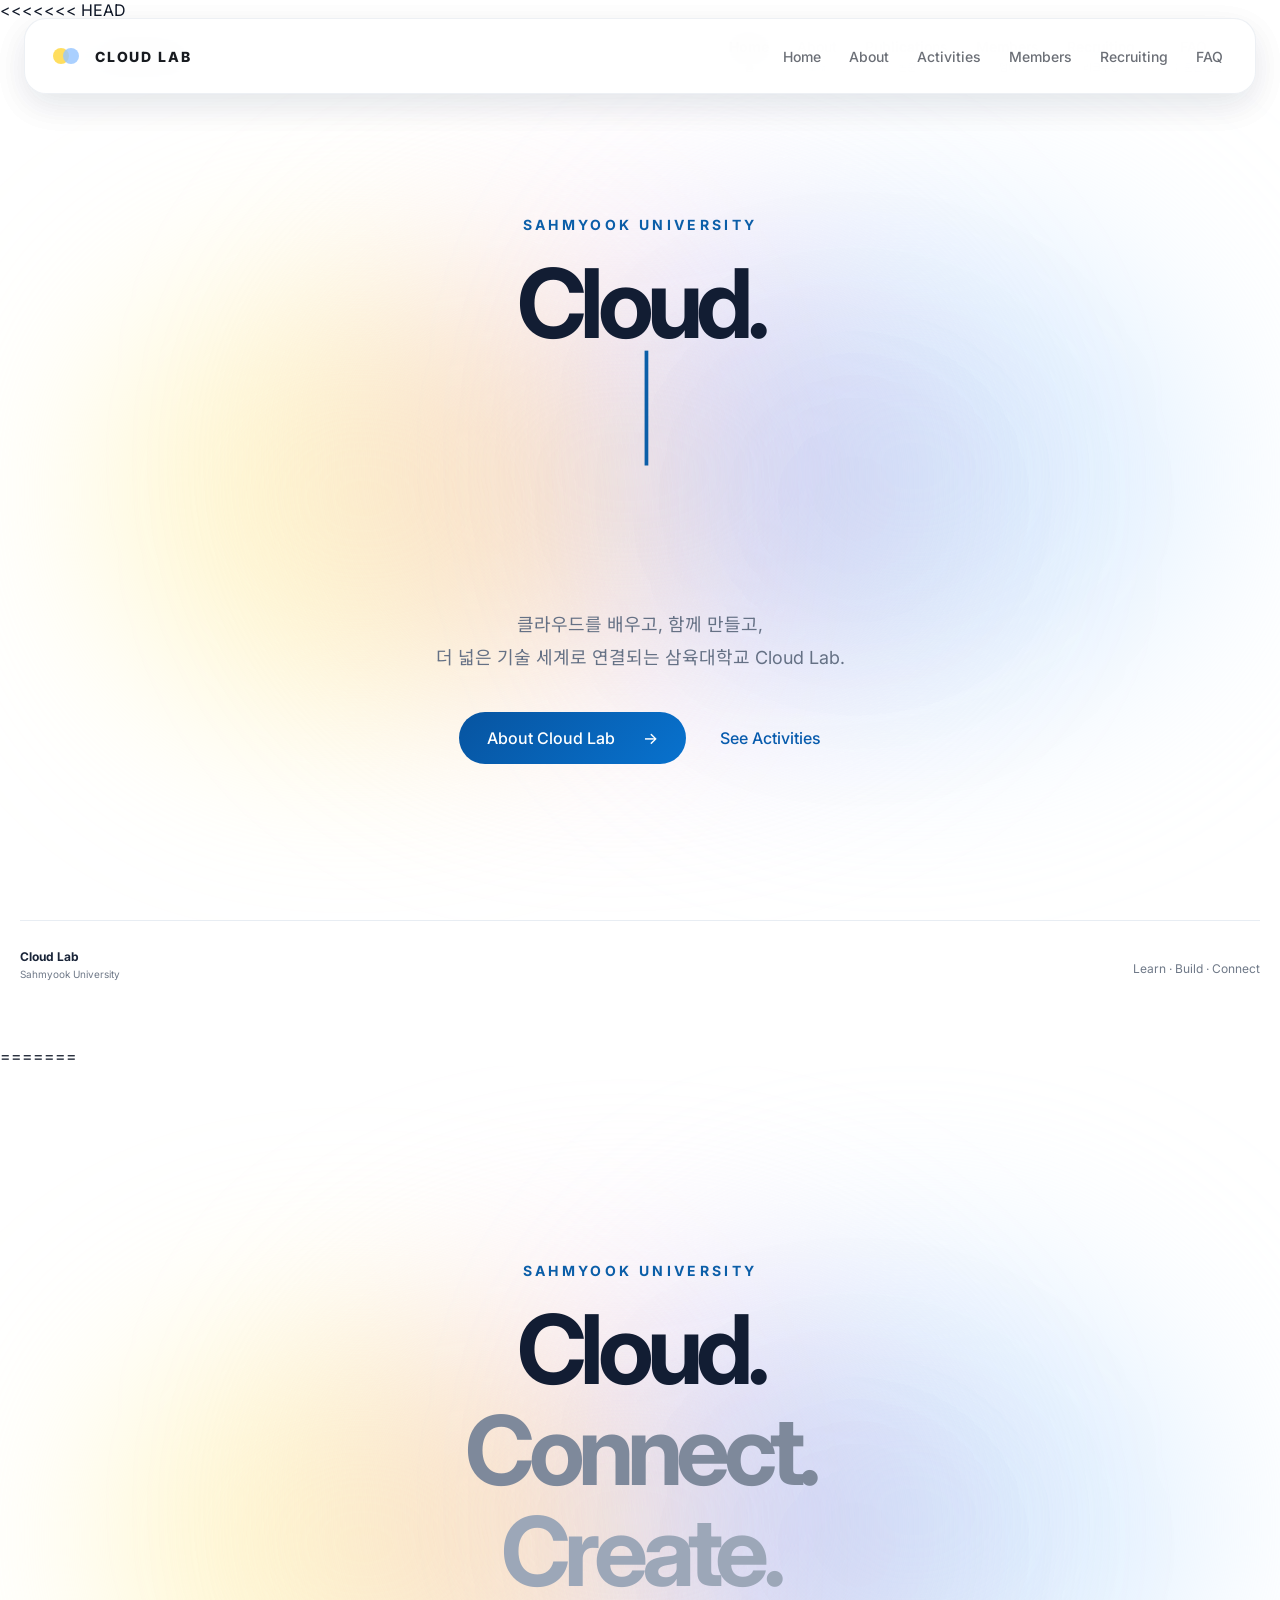
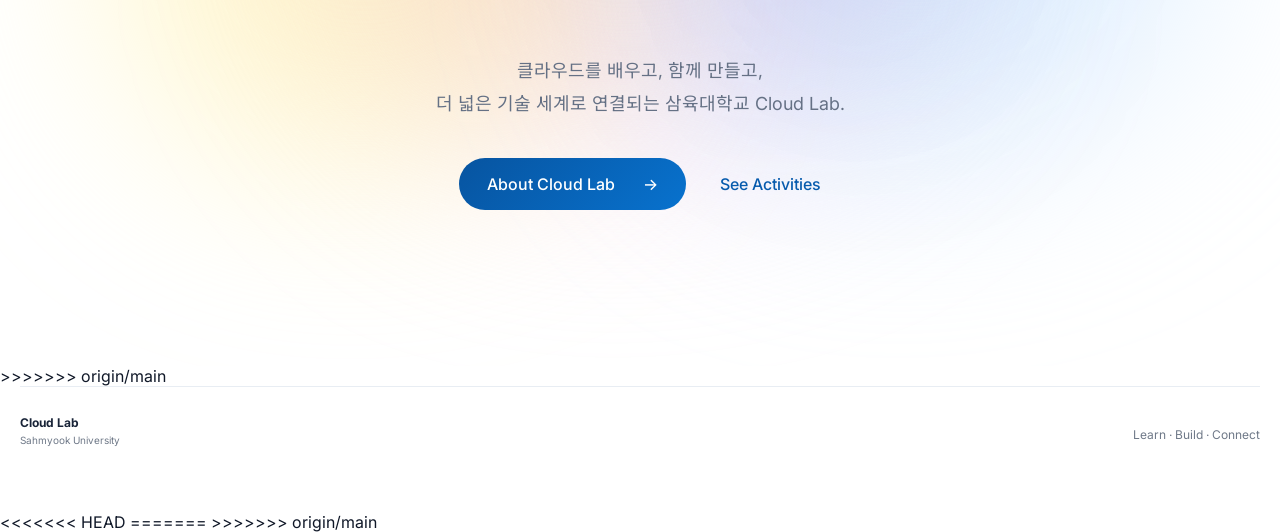
==== commit c33e0b56: "fix: main 브랜치 병합 충돌 해결 gitignoe, readme가 추가 됐을겁니다." ====
--- a/index.html
+++ b/index.html
@@ -1,6 +1,7 @@
 <!DOCTYPE html>
 <html lang="ko">
 <head>
+<<<<<<< HEAD
     <meta charset="UTF-8">
     <meta name="viewport" content="width=device-width, initial-scale=1.0">
     <link rel="preconnect" href="https://fonts.googleapis.com">
@@ -99,7 +100,97 @@
         </div>
         <p>Learn · Build · Connect</p>
     </footer>
+=======
 
-    <script src="js/script.js"></script>
+<meta charset="UTF-8">
+<meta name="viewport" content="width=device-width, initial-scale=1.0">
+<link rel="preconnect" href="https://fonts.googleapis.com">
+<link rel="preconnect" href="https://fonts.gstatic.com" crossorigin>
+<link href="https://fonts.googleapis.com/css2?family=Inter:wght@400;500;600;700;800&family=Noto+Sans+KR:wght@400;500;600;700&display=swap" rel="stylesheet">
+<link rel="stylesheet" href="styles.css">
+
+<title>Cloud Lab | Sahmyook University</title>
+</head>
+<body class="home-page">
+
+<header class="site-header">
+
+    <a href="index.html" class="brand">
+
+        <span class="brand-symbol">
+            <span class="brand-dot dot-yellow"></span>
+            <span class="brand-dot dot-blue"></span>
+        </span>
+
+        <span class="brand-copy">
+            <strong>CLOUD LAB</strong>
+        </span>
+
+    </a>
+
+    <button class="menu-toggle" aria-label="메뉴 열기">
+        ☰
+    </button>
+
+    <nav class="nav">
+        <a href="index.html">Home</a>
+        <a href="about.html">About</a>
+        <a href="activities.html">Activities</a>
+        <a href="members.html">Members</a>
+        <a href="recruiting.html">Recruiting</a>
+        <a href="faq.html">FAQ</a>
+    </nav>
+
+</header>
+
+
+<main class="home-main">
+  <section class="home-hero">
+    <div class="home-gradient" aria-hidden="true">
+      <span class="home-blob blob-yellow"></span>
+      <span class="home-blob blob-pink"></span>
+      <span class="home-blob blob-blue"></span>
+      <span class="home-blob blob-syu"></span>
+    </div>
+
+    <div class="hero-center reveal">
+      <p class="home-eyebrow">SAHMYOOK UNIVERSITY</p>
+
+      <h1 class="home-title">
+        <span class="title-cloud">Cloud.</span>
+        <span class="title-connect">Connect.</span>
+        <span class="title-create">Create.</span>
+      </h1>
+
+      <p class="home-description">
+        클라우드를 배우고, 함께 만들고,<br>
+        더 넓은 기술 세계로 연결되는 삼육대학교 Cloud Lab.
+      </p>
+
+      <div class="home-actions">
+        <a class="home-primary-btn" href="about.html">
+          About Cloud Lab <span>→</span>
+        </a>
+        <a class="home-secondary-btn" href="activities.html">See Activities</a>
+      </div>
+    </div>
+  </section>
+</main>
+
+>>>>>>> origin/main
+
+<footer class="site-footer">
+  <div>
+    <strong>Cloud Lab</strong>
+    <small>Sahmyook University</small>
+  </div>
+  <p>Learn · Build · Connect</p>
+</footer>
+<script src="script.js"></script>
+
 </body>
-</html>+<<<<<<< HEAD
+</html>
+=======
+</html>
+>>>>>>> origin/main
--- a/styles.css
+++ b/styles.css
@@ -0,0 +1,1839 @@
+* {
+    box-sizing: border-box;
+}
+
+html {
+    scroll-behavior: smooth;
+}
+
+body {
+    margin: 0;
+    color: #101828;
+    background: #ffffff;
+    font-family: Inter, "Noto Sans KR", sans-serif;
+}
+
+a {
+    color: inherit;
+    text-decoration: none;
+}
+
+:root {
+    --syu: #0b5ea8;
+    --syu-dark: #17365e;
+    --muted: #6d7787;
+    --line: #e8edf3;
+    --yellow: #fff2b8;
+    --pink: #f5dff2;
+    --blue: #d5ebff;
+}
+
+.site-header {
+    position: fixed;
+
+    top: 18px;
+    left: 50%;
+
+    transform: translateX(-50%);
+
+    z-index: 100;
+
+    width: min(1320px, calc(100% - 48px));
+    height: 76px;
+
+    display: flex;
+    align-items: center;
+    justify-content: space-between;
+
+    padding: 0 28px;
+
+    background: rgba(255, 255, 255, 0.92);
+
+    backdrop-filter: blur(20px);
+    -webkit-backdrop-filter: blur(20px);
+
+    border: 1px solid rgba(230, 234, 240, 0.7);
+
+    border-radius: 22px;
+
+    box-shadow:
+        0 12px 35px rgba(25, 42, 70, 0.06);
+}
+
+.brand {
+    display: flex;
+    align-items: center;
+
+    gap: 12px;
+}
+
+.brand-symbol {
+    position: relative;
+
+    width: 30px;
+    height: 20px;
+
+    display: block;
+}
+
+.brand-dot {
+    position: absolute;
+
+    top: 50%;
+
+    width: 16px;
+    height: 16px;
+
+    border-radius: 50%;
+
+    transform: translateY(-50%);
+}
+
+.dot-yellow {
+    left: 0;
+
+    background: rgba(255, 218, 78, 0.9);
+}
+
+.dot-blue {
+    left: 10px;
+
+    background: rgba(151, 198, 255, 0.82);
+}
+
+.brand-copy {
+    display: flex;
+    align-items: center;
+}
+
+.brand-copy strong {
+    color: #181b20;
+
+    font-size: 14px;
+    font-weight: 800;
+
+    letter-spacing: 0.13em;
+}
+
+.nav {
+    display: flex;
+    align-items: center;
+
+    gap: 20px;
+}
+
+.nav a {
+    position: relative;
+
+    padding: 12px 4px;
+
+    color: #5f636b;
+
+    font-size: 14px;
+    font-weight: 500;
+
+    opacity: 0.92;
+
+    transform: translateY(0);
+
+    transition:
+        transform 0.18s cubic-bezier(0.22, 1, 0.36, 1),
+        color 0.18s ease,
+        font-weight 0.18s ease,
+        opacity 0.18s ease;
+}
+
+.nav a:hover {
+    color: #111318;
+
+    font-weight: 700;
+
+    opacity: 1;
+
+    transform: translateY(-3px);
+}
+
+.nav a.active {
+    color: #111318;
+
+    font-weight: 750;
+
+    opacity: 1;
+}
+
+.nav a.active:hover {
+    transform: translateY(-3px);
+}
+
+.nav-highlight {
+    display: none !important;
+}
+
+.menu-toggle {
+    display: none;
+
+    border: none;
+
+    background: transparent;
+
+    font-size: 22px;
+
+    cursor: pointer;
+}
+
+@media (max-width: 820px) {
+
+    .site-header {
+        width: calc(100% - 24px);
+
+        height: 68px;
+
+        top: 10px;
+
+        padding: 0 20px;
+
+        border-radius: 18px;
+    }
+
+    .menu-toggle {
+        display: block;
+    }
+
+    .nav {
+        position: absolute;
+
+        top: 78px;
+        left: 0;
+        right: 0;
+
+        display: none;
+        flex-direction: column;
+
+        gap: 4px;
+
+        padding: 18px;
+
+        border-radius: 18px;
+
+        background: rgba(255, 255, 255, 0.97);
+
+        box-shadow:
+            0 15px 35px rgba(25, 42, 70, 0.10);
+    }
+
+    .nav.open {
+        display: flex;
+    }
+
+    .nav a {
+        width: 100%;
+
+        padding: 12px;
+
+        text-align: center;
+    }
+
+}
+
+.menu-toggle {
+    display: none;
+
+    border: 0;
+
+    background: none;
+
+    font-size: 22px;
+
+    cursor: pointer;
+}
+
+.home-main {
+    min-height: 100vh;
+}
+
+.home-hero {
+    position: relative;
+
+    min-height: 100vh;
+
+    display: flex;
+    align-items: center;
+    justify-content: center;
+
+    overflow: hidden;
+
+    padding: 140px 40px 100px;
+
+    background: #ffffff;
+}
+
+.hero-center {
+    position: relative;
+    z-index: 3;
+
+    width: 100%;
+    max-width: 1100px;
+
+    text-align: center;
+}
+
+.home-eyebrow {
+    margin: 0 0 28px;
+
+    color: var(--syu);
+
+    font-size: 14px;
+    font-weight: 700;
+
+    letter-spacing: 0.24em;
+}
+
+.home-title {
+    display: flex;
+    flex-direction: column;
+    align-items: center;
+
+    margin: 0;
+
+    font-size: clamp(65px, 7.5vw, 120px);
+    font-weight: 700;
+
+    line-height: 0.88;
+
+    letter-spacing: -0.07em;
+}
+
+.home-title span {
+    display: block;
+}
+
+.title-cloud {
+    color: #121d33;
+}
+
+.title-connect {
+    color: #7e899b;
+}
+
+.title-create {
+    color: #9ca7b8;
+}
+
+.home-description {
+    max-width: 720px;
+
+    margin: 46px auto 0;
+
+    color: #657185;
+
+    font-size: 18px;
+
+    line-height: 1.8;
+}
+
+.home-actions {
+    display: flex;
+    align-items: center;
+    justify-content: center;
+
+    gap: 34px;
+
+    margin-top: 38px;
+}
+
+.home-primary-btn {
+    display: inline-flex;
+    align-items: center;
+
+    gap: 28px;
+
+    padding: 16px 28px;
+
+    border-radius: 999px;
+
+    background:
+        linear-gradient(
+            135deg,
+            #0754a0,
+            #0872ce
+        );
+
+    color: #ffffff;
+
+    font-size: 16px;
+    font-weight: 500;
+
+    transition:
+        transform 0.25s ease,
+        box-shadow 0.25s ease;
+}
+
+.home-primary-btn:hover {
+    transform: translateY(-3px);
+
+    box-shadow:
+        0 12px 30px
+        rgba(11, 94, 168, 0.2);
+}
+
+.home-secondary-btn {
+    color: #075bad;
+
+    font-size: 16px;
+    font-weight: 500;
+
+    transition: opacity 0.2s ease;
+}
+
+.home-secondary-btn:hover {
+    opacity: 0.55;
+}
+
+.home-gradient {
+    position: absolute;
+
+    top: 51%;
+    left: 50%;
+
+    z-index: 0;
+
+    width: min(1120px, 92vw);
+    height: min(720px, 72vh);
+
+    transform: translate(-50%, -50%);
+
+    pointer-events: none;
+}
+
+.home-blob {
+    position: absolute;
+
+    border-radius:
+        48% 52% 58% 42%
+        /
+        45% 55% 45% 55%;
+
+    mix-blend-mode: multiply;
+
+    animation:
+        homeMorph
+        18s
+        ease-in-out
+        infinite
+        alternate;
+}
+
+.blob-yellow {
+    top: 18%;
+    left: 2%;
+
+    width: 48%;
+    height: 70%;
+
+    background: rgba(255, 241, 174, 0.58);
+
+    filter: blur(95px);
+}
+
+.blob-pink {
+    top: 12%;
+    left: 22%;
+
+    width: 56%;
+    height: 74%;
+
+    background: rgba(244, 218, 241, 0.58);
+
+    filter: blur(100px);
+
+    animation-delay: -6s;
+}
+
+.blob-blue {
+    top: 10%;
+    right: 0;
+
+    width: 50%;
+    height: 76%;
+
+    background: rgba(205, 230, 255, 0.64);
+
+    filter: blur(100px);
+
+    animation-delay: -11s;
+}
+
+.blob-syu {
+    top: 34%;
+    right: 18%;
+
+    width: 25%;
+    height: 38%;
+
+    background: rgba(11, 94, 168, 0.08);
+
+    filter: blur(115px);
+
+    animation-delay: -8s;
+}
+
+@keyframes homeMorph {
+    0% {
+        transform:
+            translate(0, 0)
+            scale(1)
+            rotate(-2deg);
+    }
+
+    33% {
+        transform:
+            translate(18px, -15px)
+            scale(1.06)
+            rotate(1deg);
+    }
+
+    66% {
+        transform:
+            translate(-15px, 12px)
+            scale(1.10)
+            rotate(-2deg);
+    }
+
+    100% {
+        transform:
+            translate(12px, 18px)
+            scale(1.04)
+            rotate(3deg);
+    }
+}
+
+.page-main {
+    padding-top: 120px;
+}
+
+.page-hero {
+    position: relative;
+
+    isolation: isolate;
+
+    overflow: visible;
+
+    max-width: 1240px;
+
+    min-height: 560px;
+
+    display: flex;
+    flex-direction: column;
+    justify-content: center;
+
+    margin: auto;
+
+    padding: 90px 7vw 70px;
+}
+
+.page-hero h1,
+.members-head h1 {
+    margin: 18px 0 28px;
+
+    font-size: clamp(58px, 7vw, 104px);
+
+    line-height: 0.93;
+
+    letter-spacing: -0.065em;
+}
+
+.page-hero > p:last-child {
+    max-width: 620px;
+
+    color: var(--muted);
+
+    font-size: 16px;
+
+    line-height: 1.8;
+}
+
+.eyebrow,
+.section-kicker {
+    color: var(--syu);
+
+    font-size: 11px;
+    font-weight: 700;
+
+    letter-spacing: 0.17em;
+}
+
+.page-hero::before,
+.members-head::before {
+    content: "";
+
+    position: absolute;
+
+    top: 50%;
+    left: 60%;
+
+    z-index: -2;
+
+    width: 780px;
+    height: 480px;
+
+    transform: translate(-50%, -50%);
+
+    pointer-events: none;
+
+    filter: blur(70px);
+
+    animation:
+        centerMorph
+        18s
+        ease-in-out
+        infinite
+        alternate;
+
+    background:
+        radial-gradient(
+            ellipse 38% 48% at 28% 52%,
+            rgba(255, 244, 190, 0.72) 0%,
+            rgba(255, 244, 190, 0.38) 34%,
+            rgba(255, 244, 190, 0.12) 54%,
+            transparent 76%
+        ),
+        radial-gradient(
+            ellipse 40% 50% at 52% 48%,
+            rgba(244, 222, 242, 0.70) 0%,
+            rgba(244, 222, 242, 0.36) 34%,
+            rgba(244, 222, 242, 0.11) 54%,
+            transparent 76%
+        ),
+        radial-gradient(
+            ellipse 40% 50% at 76% 50%,
+            rgba(211, 234, 255, 0.76) 0%,
+            rgba(211, 234, 255, 0.40) 34%,
+            rgba(211, 234, 255, 0.12) 55%,
+            transparent 77%
+        );
+}
+
+.page-hero::after,
+.members-head::after {
+    content: "";
+
+    position: absolute;
+
+    top: 48%;
+    left: 68%;
+
+    z-index: -1;
+
+    width: 260px;
+    height: 260px;
+
+    transform: translate(-50%, -50%);
+
+    pointer-events: none;
+
+    filter: blur(80px);
+
+    background:
+        radial-gradient(
+            circle,
+            rgba(11, 94, 168, 0.13) 0%,
+            rgba(11, 94, 168, 0.05) 38%,
+            transparent 78%
+        );
+
+    animation:
+        blueMorph
+        22s
+        ease-in-out
+        infinite
+        alternate;
+}
+
+.activities-page .page-hero::before {
+    left: 57%;
+
+    background:
+        radial-gradient(
+            ellipse 40% 48% at 28% 46%,
+            rgba(211, 234, 255, 0.76) 0%,
+            rgba(211, 234, 255, 0.39) 34%,
+            rgba(211, 234, 255, 0.11) 54%,
+            transparent 76%
+        ),
+        radial-gradient(
+            ellipse 38% 50% at 52% 55%,
+            rgba(244, 222, 242, 0.70) 0%,
+            rgba(244, 222, 242, 0.36) 34%,
+            rgba(244, 222, 242, 0.10) 54%,
+            transparent 76%
+        ),
+        radial-gradient(
+            ellipse 38% 46% at 75% 47%,
+            rgba(255, 244, 190, 0.67) 0%,
+            rgba(255, 244, 190, 0.34) 32%,
+            rgba(255, 244, 190, 0.10) 52%,
+            transparent 74%
+        );
+}
+
+.recruiting-page .page-hero::before {
+    left: 61%;
+
+    background:
+        radial-gradient(
+            ellipse 40% 50% at 27% 48%,
+            rgba(255, 244, 190, 0.80) 0%,
+            rgba(255, 244, 190, 0.43) 34%,
+            rgba(255, 244, 190, 0.12) 54%,
+            transparent 76%
+        ),
+        radial-gradient(
+            ellipse 40% 50% at 53% 55%,
+            rgba(244, 222, 242, 0.74) 0%,
+            rgba(244, 222, 242, 0.40) 34%,
+            rgba(244, 222, 242, 0.12) 54%,
+            transparent 76%
+        ),
+        radial-gradient(
+            ellipse 37% 47% at 77% 42%,
+            rgba(211, 234, 255, 0.66) 0%,
+            rgba(211, 234, 255, 0.34) 32%,
+            rgba(211, 234, 255, 0.10) 52%,
+            transparent 74%
+        );
+}
+
+.faq-page .page-hero::before {
+    left: 60%;
+
+    background:
+        radial-gradient(
+            ellipse 42% 52% at 28% 48%,
+            rgba(211, 234, 255, 0.78) 0%,
+            rgba(211, 234, 255, 0.42) 34%,
+            rgba(211, 234, 255, 0.12) 54%,
+            transparent 76%
+        ),
+        radial-gradient(
+            ellipse 38% 48% at 55% 52%,
+            rgba(244, 222, 242, 0.62) 0%,
+            rgba(244, 222, 242, 0.32) 32%,
+            rgba(244, 222, 242, 0.09) 52%,
+            transparent 74%
+        ),
+        radial-gradient(
+            ellipse 34% 43% at 78% 55%,
+            rgba(255, 244, 190, 0.54) 0%,
+            rgba(255, 244, 190, 0.28) 30%,
+            rgba(255, 244, 190, 0.08) 48%,
+            transparent 70%
+        );
+}
+
+@keyframes centerMorph {
+    0% {
+        transform:
+            translate(-50%, -50%)
+            scale(1)
+            rotate(-2deg);
+    }
+
+    25% {
+        transform:
+            translate(-52%, -48%)
+            scale(1.04)
+            rotate(1deg);
+    }
+
+    50% {
+        transform:
+            translate(-48%, -51%)
+            scale(1.08)
+            rotate(2deg);
+    }
+
+    75% {
+        transform:
+            translate(-51%, -49%)
+            scale(1.05)
+            rotate(-1deg);
+    }
+
+    100% {
+        transform:
+            translate(-49%, -52%)
+            scale(1.02)
+            rotate(2deg);
+    }
+}
+
+@keyframes blueMorph {
+    0% {
+        transform:
+            translate(-50%, -50%)
+            scale(1);
+
+        opacity: 0.45;
+    }
+
+    50% {
+        transform:
+            translate(-60%, -45%)
+            scale(1.15);
+
+        opacity: 0.58;
+    }
+
+    100% {
+        transform:
+            translate(-43%, -55%)
+            scale(1.05);
+
+        opacity: 0.48;
+    }
+}
+
+.detail-section,
+.members-content {
+    max-width: 1380px;
+
+    margin: auto;
+
+    padding: 55px 7vw 120px;
+}
+
+.section-grid {
+    display: grid;
+
+    grid-template-columns: 1fr 1fr;
+
+    gap: 80px;
+}
+
+.section-grid h2,
+.recruit-panel h2 {
+    margin: 12px 0;
+
+    font-size: clamp(42px, 5vw, 68px);
+
+    line-height: 1.03;
+
+    letter-spacing: -0.05em;
+}
+
+.section-copy {
+    color: var(--muted);
+
+    font-size: 16px;
+
+    line-height: 1.9;
+}
+
+.value-grid {
+    display: grid;
+
+    grid-template-columns: repeat(4, 1fr);
+
+    gap: 14px;
+
+    margin-top: 62px;
+}
+
+.value-card {
+    padding: 28px 24px;
+
+    border-top: 2px solid var(--line);
+
+    background:
+        linear-gradient(
+            180deg,
+            #ffffff,
+            #fbfcfd
+        );
+}
+
+.value-card span {
+    color: var(--syu);
+
+    font-size: 11px;
+}
+
+.value-card h3 {
+    margin: 36px 0 10px;
+
+    font-size: 19px;
+}
+
+.value-card p {
+    color: var(--muted);
+
+    font-size: 13px;
+
+    line-height: 1.65;
+}
+
+.activity-detail {
+    display: grid;
+
+    grid-template-columns: 120px 1fr;
+
+    gap: 36px;
+
+    padding: 42px 0;
+
+    border-top: 1px solid var(--line);
+}
+
+.activity-detail:last-child {
+    border-bottom: 1px solid var(--line);
+}
+
+.activity-detail > span {
+    color: var(--syu);
+
+    font-size: 12px;
+    font-weight: 700;
+}
+
+.activity-detail h2 {
+    margin: 0 0 12px;
+
+    font-size: 36px;
+
+    letter-spacing: -0.04em;
+}
+
+.activity-detail p {
+    max-width: 760px;
+
+    color: var(--muted);
+
+    line-height: 1.8;
+}
+
+.members-page-main {
+    padding-top: 140px;
+}
+
+.members-head {
+    position: relative;
+
+    isolation: isolate;
+
+    overflow: visible;
+
+    max-width: 1380px;
+
+    min-height: 500px;
+
+    display: grid;
+
+    grid-template-columns: 1fr 0.65fr;
+
+    align-items: center;
+
+    gap: 70px;
+
+    margin: auto;
+
+    padding: 55px 7vw 35px;
+}
+
+.members-head::before {
+    top: 56%;
+    left: 61%;
+
+    background:
+        radial-gradient(
+            ellipse 38% 48% at 28% 58%,
+            rgba(244, 222, 242, 0.70) 0%,
+            rgba(244, 222, 242, 0.37) 34%,
+            rgba(244, 222, 242, 0.10) 54%,
+            transparent 76%
+        ),
+        radial-gradient(
+            ellipse 42% 52% at 55% 45%,
+            rgba(211, 234, 255, 0.77) 0%,
+            rgba(211, 234, 255, 0.40) 34%,
+            rgba(211, 234, 255, 0.12) 55%,
+            transparent 77%
+        ),
+        radial-gradient(
+            ellipse 36% 45% at 78% 62%,
+            rgba(255, 244, 190, 0.64) 0%,
+            rgba(255, 244, 190, 0.33) 32%,
+            rgba(255, 244, 190, 0.09) 50%,
+            transparent 72%
+        );
+}
+
+.members-head > p {
+    color: var(--muted);
+
+    font-size: 14px;
+
+    line-height: 1.8;
+}
+
+.subhead {
+    display: flex;
+    align-items: flex-start;
+
+    gap: 14px;
+
+    margin: 68px 0 22px;
+}
+
+.subhead-line {
+    width: 3px;
+    height: 42px;
+
+    background: var(--syu);
+}
+
+.subhead div {
+    display: flex;
+    flex-direction: column;
+
+    gap: 4px;
+}
+
+.subhead strong {
+    color: var(--syu-dark);
+
+    font-size: 22px;
+}
+
+.subhead small {
+    color: #8a94a3;
+
+    font-size: 12px;
+}
+
+.professor-card {
+    display: grid;
+
+    grid-template-columns: 160px 1fr 280px;
+
+    gap: 34px;
+
+    padding: 28px;
+
+    border: 1px solid var(--line);
+    border-radius: 26px;
+
+    background: #ffffff;
+
+    box-shadow:
+        0 16px 40px
+        rgba(20, 46, 79, 0.06);
+}
+
+.portrait {
+    aspect-ratio: 1;
+
+    display: grid;
+    place-items: center;
+
+    border: 1px solid rgba(11, 94, 168, 0.08);
+    border-radius: 22px;
+
+    background: #eef5fb;
+
+    color: #234b75;
+
+    font-size: 24px;
+    font-weight: 800;
+
+    object-fit: cover;
+}
+
+.portrait-professor {
+    border-radius: 28px;
+
+    background:
+        linear-gradient(
+            145deg,
+            #e8f2fb,
+            #d6e7f6
+        );
+
+    font-size: 26px;
+}
+
+.role {
+    color: var(--syu);
+
+    font-size: 11px;
+    font-weight: 700;
+
+    letter-spacing: 0.14em;
+}
+
+.professor-main h3 {
+    margin: 8px 0 4px;
+
+    font-size: 30px;
+}
+
+.dept {
+    margin: 0;
+
+    color: #5f6a78;
+}
+
+.bio {
+    max-width: 600px;
+
+    margin-top: 22px;
+
+    color: var(--muted);
+
+    line-height: 1.75;
+}
+
+.professor-meta {
+    display: flex;
+    flex-wrap: wrap;
+    align-content: flex-start;
+
+    gap: 8px;
+
+    padding-top: 38px;
+}
+
+.professor-meta span {
+    padding: 8px 10px;
+
+    border-radius: 999px;
+
+    background: #f2f6fa;
+
+    color: #5b6777;
+
+    font-size: 11px;
+}
+
+.cohort-block {
+    margin-top: 26px;
+}
+
+.member-grid {
+    display: grid;
+
+    grid-template-columns: repeat(4, 1fr);
+
+    gap: 16px;
+}
+
+.member-card {
+    padding: 18px;
+
+    border: 1px solid var(--line);
+    border-radius: 24px;
+
+    background: #ffffff;
+
+    box-shadow:
+        0 10px 24px
+        rgba(32, 55, 82, 0.04);
+
+    transition:
+        transform 0.25s ease,
+        box-shadow 0.25s ease;
+}
+
+.member-card:hover {
+    transform: translateY(-5px);
+
+    box-shadow:
+        0 18px 34px
+        rgba(32, 55, 82, 0.09);
+}
+
+.member-card .portrait {
+    width: 100%;
+
+    aspect-ratio: 1.12 / 1;
+
+    margin-bottom: 18px;
+
+    border-radius: 18px;
+}
+
+.portrait-a {
+    background: linear-gradient(145deg, #fff3db, #f8dfc8);
+}
+
+.portrait-b {
+    background: linear-gradient(145deg, #e8eff8, #dce6f2);
+}
+
+.portrait-c {
+    background: linear-gradient(145deg, #f6e9f3, #ead8eb);
+}
+
+.portrait-d {
+    background: linear-gradient(145deg, #e5f3ee, #d4e9e1);
+}
+
+.portrait-e {
+    background: linear-gradient(145deg, #f8efe6, #ebddce);
+}
+
+.portrait-f {
+    background: linear-gradient(145deg, #e9edfb, #dce4f7);
+}
+
+.portrait-g {
+    background: linear-gradient(145deg, #eaf7fb, #d7eef6);
+}
+
+.member-top {
+    display: flex;
+    justify-content: space-between;
+
+    gap: 10px;
+}
+
+.member-top h3 {
+    margin: 0 0 4px;
+
+    font-size: 18px;
+}
+
+.member-top p {
+    margin: 0;
+
+    color: #7d8795;
+
+    font-size: 12px;
+}
+
+.cohort {
+    height: max-content;
+
+    padding: 5px 8px;
+
+    border-radius: 999px;
+
+    background: #edf5fc;
+
+    color: var(--syu);
+
+    font-size: 10px;
+}
+
+.member-project {
+    margin-top: 24px;
+
+    padding-top: 16px;
+
+    border-top: 1px solid var(--line);
+}
+
+.member-project small {
+    display: block;
+
+    margin-bottom: 7px;
+
+    color: #97a0ad;
+
+    font-size: 9px;
+
+    letter-spacing: 0.14em;
+}
+
+.member-project strong {
+    display: block;
+
+    font-size: 13px;
+
+    line-height: 1.45;
+}
+
+.member-project p {
+    margin: 5px 0 0;
+
+    color: #7a8492;
+
+    font-size: 11px;
+}
+
+.recruit-panel {
+    display: grid;
+
+    grid-template-columns: 1fr 0.8fr;
+
+    gap: 80px;
+
+    padding: 60px;
+
+    border-radius: 30px;
+
+    background:
+        linear-gradient(
+            135deg,
+            #fff7d9 0%,
+            #f8e9f4 48%,
+            #e5f2ff 100%
+        );
+}
+
+.recruit-list {
+    margin: 0;
+}
+
+.recruit-list div {
+    display: grid;
+
+    grid-template-columns: 110px 1fr;
+
+    padding: 14px 0;
+
+    border-top: 1px solid rgba(23, 54, 94, 0.12);
+}
+
+.recruit-list dt {
+    color: #657184;
+
+    font-size: 12px;
+}
+
+.recruit-list dd {
+    margin: 0;
+
+    font-size: 14px;
+    font-weight: 600;
+}
+
+.faq-page-content details {
+    padding: 22px 0;
+
+    border-top: 1px solid var(--line);
+}
+
+.faq-page-content details:last-child {
+    border-bottom: 1px solid var(--line);
+}
+
+.faq-page-content summary {
+    cursor: pointer;
+
+    font-weight: 650;
+}
+
+.faq-page-content p {
+    color: var(--muted);
+
+    line-height: 1.75;
+}
+
+.site-footer {
+    max-width: 1240px;
+
+    display: flex;
+    justify-content: space-between;
+
+    margin: 0 auto 30px;
+
+    padding: 28px 0;
+
+    border-top: 1px solid var(--line);
+
+    color: #6f7988;
+
+    font-size: 12px;
+}
+
+.site-footer div {
+    display: flex;
+    flex-direction: column;
+
+    gap: 4px;
+}
+
+.site-footer strong {
+    color: #192438;
+}
+
+.reveal {
+    opacity: 0;
+
+    transform: translateY(24px);
+
+    transition:
+        opacity 0.7s ease,
+        transform 0.7s ease;
+}
+
+.reveal.on {
+    opacity: 1;
+
+    transform: none;
+}
+
+@media (max-width: 1000px) {
+    .member-grid {
+        grid-template-columns: repeat(2, 1fr);
+    }
+
+    .professor-card {
+        grid-template-columns: 130px 1fr;
+    }
+
+    .professor-meta {
+        grid-column: 1 / -1;
+
+        padding-top: 0;
+    }
+
+    .value-grid {
+        grid-template-columns: repeat(2, 1fr);
+    }
+}
+
+@media (max-width: 820px) {
+    .menu-toggle {
+        display: block;
+    }
+
+    .nav {
+        position: absolute;
+
+        top: 70px;
+        right: 0;
+        left: 0;
+
+        display: none;
+        flex-direction: column;
+
+        padding: 20px;
+
+        border-radius: 16px;
+
+        background: #ffffff;
+
+        box-shadow:
+            0 14px 30px
+            rgba(0, 0, 0, 0.08);
+    }
+
+    .nav.open {
+        display: flex;
+    }
+
+    .nav-highlight {
+        display: none;
+    }
+
+    .nav a.active {
+        background: transparent;
+
+        color: #172033;
+
+        font-weight: 700;
+    }
+
+    .home-hero {
+        padding: 130px 24px 80px;
+    }
+
+    .home-title {
+        font-size: clamp(58px, 15vw, 90px);
+    }
+
+    .home-description {
+        font-size: 15px;
+    }
+
+    .home-actions {
+        gap: 22px;
+    }
+
+    .page-hero,
+    .detail-section,
+    .members-content,
+    .members-head {
+        padding-right: 24px;
+        padding-left: 24px;
+    }
+
+    .section-grid,
+    .members-head,
+    .recruit-panel {
+        grid-template-columns: 1fr;
+
+        gap: 34px;
+    }
+
+    .activity-detail {
+        grid-template-columns: 1fr;
+    }
+
+    .professor-card {
+        grid-template-columns: 1fr;
+    }
+
+    .professor-card .portrait {
+        width: 140px;
+    }
+
+    .professor-meta {
+        grid-column: auto;
+    }
+
+    .recruit-panel {
+        padding: 38px;
+    }
+}
+
+@media (max-width: 560px) {
+    .member-grid,
+    .value-grid {
+        grid-template-columns: 1fr;
+    }
+
+    .site-header {
+        top: 10px;
+    }
+
+    .home-title,
+    .page-hero h1,
+    .members-head h1 {
+        font-size: 50px;
+    }
+
+    .home-actions {
+        flex-direction: column;
+    }
+
+    .home-primary-btn {
+        padding: 14px 24px;
+    }
+}
+.recruiting-main {
+    padding-top: 118px;
+}
+
+.recruiting-hero {
+    position: relative;
+    isolation: isolate;
+
+    width: calc(100% - 80px);
+    max-width: 1440px;
+
+    min-height: calc(100vh - 145px);
+
+    margin: 0 auto 80px;
+
+    display: flex;
+    align-items: center;
+    justify-content: center;
+
+    overflow: hidden;
+
+    border-radius: 48px;
+
+    background: #ffffff;
+}
+
+.recruiting-gradient {
+    position: absolute;
+
+    inset: 0;
+
+    z-index: -1;
+
+    overflow: hidden;
+
+    pointer-events: none;
+}
+
+.recruiting-blob {
+    position: absolute;
+
+    border-radius: 50%;
+
+    filter: blur(90px);
+
+    opacity: 0.8;
+
+    will-change: transform;
+
+    animation:
+        recruitingMorph 16s
+        ease-in-out
+        infinite
+        alternate;
+}
+
+.recruit-yellow {
+    width: 52%;
+    height: 75%;
+
+    left: -12%;
+    top: 18%;
+
+    background:
+        rgba(255, 239, 155, 0.70);
+
+    animation-delay: -2s;
+}
+
+.recruit-pink {
+    width: 52%;
+    height: 72%;
+
+    left: 20%;
+    top: 16%;
+
+    background:
+        rgba(247, 215, 239, 0.70);
+
+    animation-delay: -6s;
+}
+
+.recruit-purple {
+    width: 46%;
+    height: 68%;
+
+    left: 46%;
+    top: 20%;
+
+    background:
+        rgba(222, 213, 255, 0.62);
+
+    animation-delay: -10s;
+}
+
+.recruit-blue {
+    width: 48%;
+    height: 78%;
+
+    right: -10%;
+    top: 10%;
+
+    background:
+        rgba(199, 228, 255, 0.72);
+
+    animation-delay: -13s;
+}
+
+.recruiting-hero::after {
+    content: "";
+
+    position: absolute;
+
+    inset: 0;
+
+    z-index: -1;
+
+    pointer-events: none;
+
+    background:
+        radial-gradient(
+            ellipse at center,
+            rgba(255, 255, 255, 0) 0%,
+            rgba(255, 255, 255, 0.08) 45%,
+            rgba(255, 255, 255, 0.45) 88%,
+            rgba(255, 255, 255, 0.7) 100%
+        );
+}
+
+.recruiting-hero-content {
+    position: relative;
+    z-index: 3;
+
+    width: 100%;
+    max-width: 1280px;
+
+    padding: 80px 40px;
+
+    text-align: center;
+}
+
+.recruiting-eyebrow {
+    margin: 0 0 28px;
+
+    color: rgba(30, 30, 38, 0.55);
+
+    font-size: 12px;
+    font-weight: 700;
+
+    letter-spacing: 0.28em;
+}
+
+.recruiting-title {
+    margin: 0;
+
+    color: #090a0d;
+
+    font-family: Inter, "Noto Sans KR", sans-serif;
+
+    font-size: clamp(76px, 8.4vw, 138px);
+
+    font-weight: 700;
+
+    line-height: 0.88;
+
+    letter-spacing: -0.075em;
+}
+
+.recruiting-title span {
+    display: block;
+}
+
+.recruiting-description {
+    margin: 38px auto 0;
+
+    color: rgba(39, 42, 50, 0.58);
+
+    font-size: 17px;
+    font-weight: 400;
+
+    line-height: 1.8;
+}
+
+.recruiting-guide-btn {
+    display: inline-flex;
+    align-items: center;
+    justify-content: center;
+
+    gap: 12px;
+
+    margin-top: 28px;
+
+    padding: 15px 23px;
+
+    border-radius: 999px;
+
+    background: #0b0b0c;
+
+    color: #ffffff;
+
+    font-size: 13px;
+    font-weight: 600;
+
+    box-shadow:
+        0 10px 30px
+        rgba(0, 0, 0, 0.12);
+
+    transition:
+        transform 0.22s ease,
+        box-shadow 0.22s ease,
+        background 0.22s ease;
+}
+
+.recruiting-guide-btn span {
+    font-size: 16px;
+
+    transition:
+        transform 0.22s ease;
+}
+
+.recruiting-guide-btn:hover {
+    transform: translateY(-3px);
+
+    background: #16171a;
+
+    box-shadow:
+        0 15px 35px
+        rgba(0, 0, 0, 0.16);
+}
+
+.recruiting-guide-btn:hover span {
+    transform:
+        translate(3px, -3px);
+}
+
+@keyframes recruitingMorph {
+
+    0% {
+        transform:
+            translate(0, 0)
+            scale(1);
+    }
+
+    25% {
+        transform:
+            translate(25px, -15px)
+            scale(1.08);
+    }
+
+    50% {
+        transform:
+            translate(-15px, 20px)
+            scale(1.13);
+    }
+
+    75% {
+        transform:
+            translate(20px, 12px)
+            scale(1.05);
+    }
+
+    100% {
+        transform:
+            translate(-20px, -10px)
+            scale(1.10);
+    }
+
+}
+
+@media (max-width: 900px) {
+
+    .recruiting-main {
+        padding-top: 105px;
+    }
+
+    .recruiting-hero {
+        width: calc(100% - 28px);
+
+        min-height: calc(100vh - 125px);
+
+        border-radius: 34px;
+    }
+
+    .recruiting-title {
+        font-size:
+            clamp(58px, 12vw, 92px);
+    }
+
+    .recruiting-hero-content {
+        padding:
+            70px 24px;
+    }
+
+}
+
+@media (max-width: 560px) {
+
+    .recruiting-hero {
+        min-height: 720px;
+
+        border-radius: 28px;
+    }
+
+    .recruiting-title {
+        font-size:
+            clamp(50px, 15vw, 72px);
+
+        line-height: 0.92;
+    }
+
+    .recruiting-description {
+        margin-top: 30px;
+
+        font-size: 14px;
+    }
+
+    .recruiting-eyebrow {
+        font-size: 10px;
+    }
+
+    .recruiting-blob {
+        filter: blur(65px);
+    }
+
+}
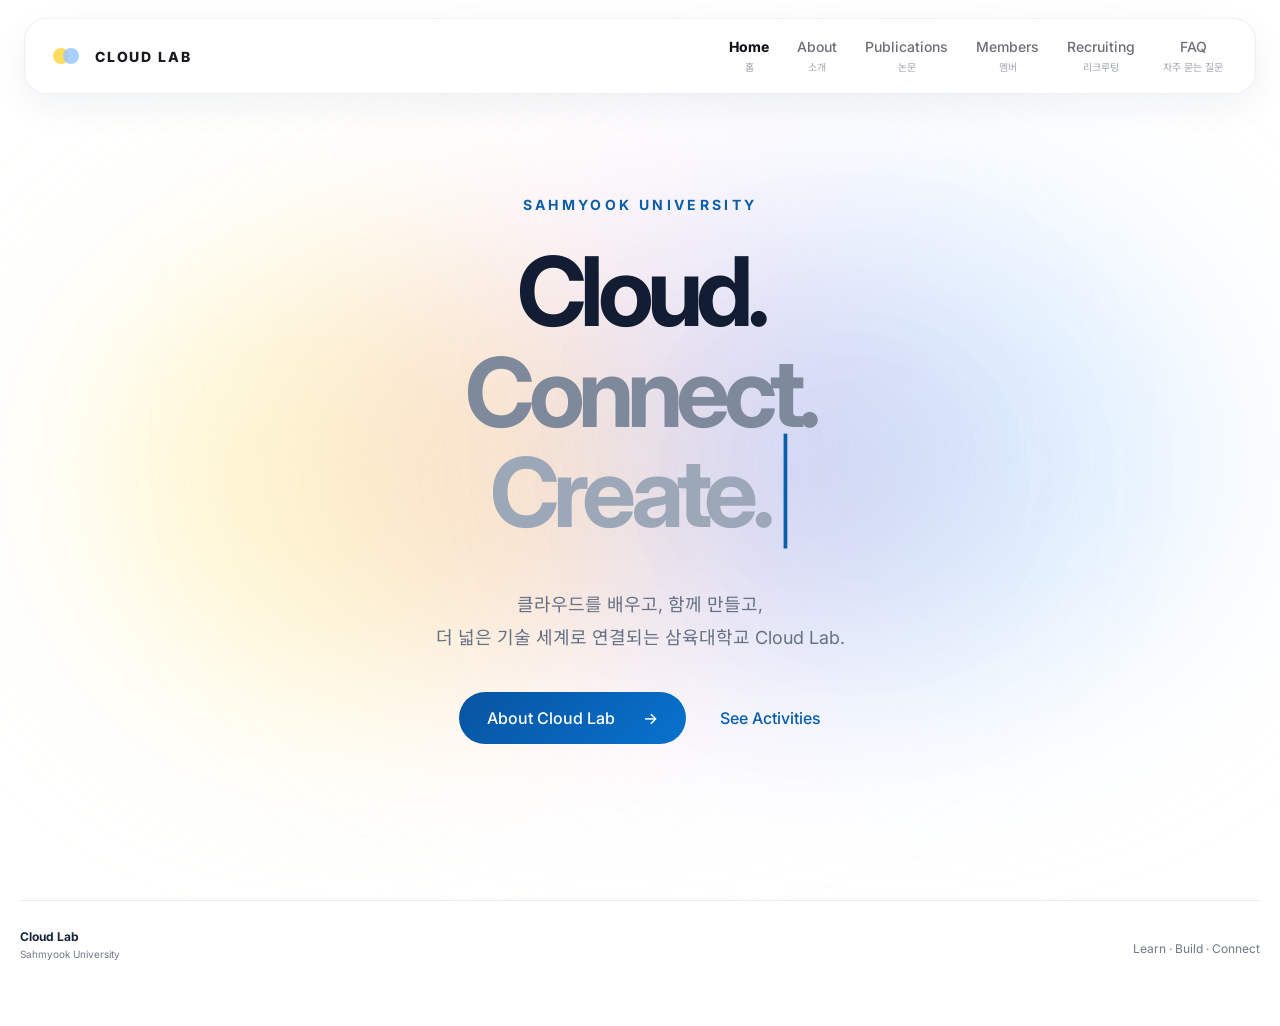
==== commit 13b10c6e: "feat: index 오류 수정" ====
--- a/index.html
+++ b/index.html
@@ -1,7 +1,6 @@
 <!DOCTYPE html>
 <html lang="ko">
 <head>
-<<<<<<< HEAD
     <meta charset="UTF-8">
     <meta name="viewport" content="width=device-width, initial-scale=1.0">
     <link rel="preconnect" href="https://fonts.googleapis.com">
@@ -100,97 +99,7 @@
         </div>
         <p>Learn · Build · Connect</p>
     </footer>
-=======
 
-<meta charset="UTF-8">
-<meta name="viewport" content="width=device-width, initial-scale=1.0">
-<link rel="preconnect" href="https://fonts.googleapis.com">
-<link rel="preconnect" href="https://fonts.gstatic.com" crossorigin>
-<link href="https://fonts.googleapis.com/css2?family=Inter:wght@400;500;600;700;800&family=Noto+Sans+KR:wght@400;500;600;700&display=swap" rel="stylesheet">
-<link rel="stylesheet" href="styles.css">
-
-<title>Cloud Lab | Sahmyook University</title>
-</head>
-<body class="home-page">
-
-<header class="site-header">
-
-    <a href="index.html" class="brand">
-
-        <span class="brand-symbol">
-            <span class="brand-dot dot-yellow"></span>
-            <span class="brand-dot dot-blue"></span>
-        </span>
-
-        <span class="brand-copy">
-            <strong>CLOUD LAB</strong>
-        </span>
-
-    </a>
-
-    <button class="menu-toggle" aria-label="메뉴 열기">
-        ☰
-    </button>
-
-    <nav class="nav">
-        <a href="index.html">Home</a>
-        <a href="about.html">About</a>
-        <a href="activities.html">Activities</a>
-        <a href="members.html">Members</a>
-        <a href="recruiting.html">Recruiting</a>
-        <a href="faq.html">FAQ</a>
-    </nav>
-
-</header>
-
-
-<main class="home-main">
-  <section class="home-hero">
-    <div class="home-gradient" aria-hidden="true">
-      <span class="home-blob blob-yellow"></span>
-      <span class="home-blob blob-pink"></span>
-      <span class="home-blob blob-blue"></span>
-      <span class="home-blob blob-syu"></span>
-    </div>
-
-    <div class="hero-center reveal">
-      <p class="home-eyebrow">SAHMYOOK UNIVERSITY</p>
-
-      <h1 class="home-title">
-        <span class="title-cloud">Cloud.</span>
-        <span class="title-connect">Connect.</span>
-        <span class="title-create">Create.</span>
-      </h1>
-
-      <p class="home-description">
-        클라우드를 배우고, 함께 만들고,<br>
-        더 넓은 기술 세계로 연결되는 삼육대학교 Cloud Lab.
-      </p>
-
-      <div class="home-actions">
-        <a class="home-primary-btn" href="about.html">
-          About Cloud Lab <span>→</span>
-        </a>
-        <a class="home-secondary-btn" href="activities.html">See Activities</a>
-      </div>
-    </div>
-  </section>
-</main>
-
->>>>>>> origin/main
-
-<footer class="site-footer">
-  <div>
-    <strong>Cloud Lab</strong>
-    <small>Sahmyook University</small>
-  </div>
-  <p>Learn · Build · Connect</p>
-</footer>
-<script src="script.js"></script>
-
+    <script src="js/script.js"></script>
 </body>
-<<<<<<< HEAD
-</html>
-=======
-</html>
->>>>>>> origin/main
+</html>
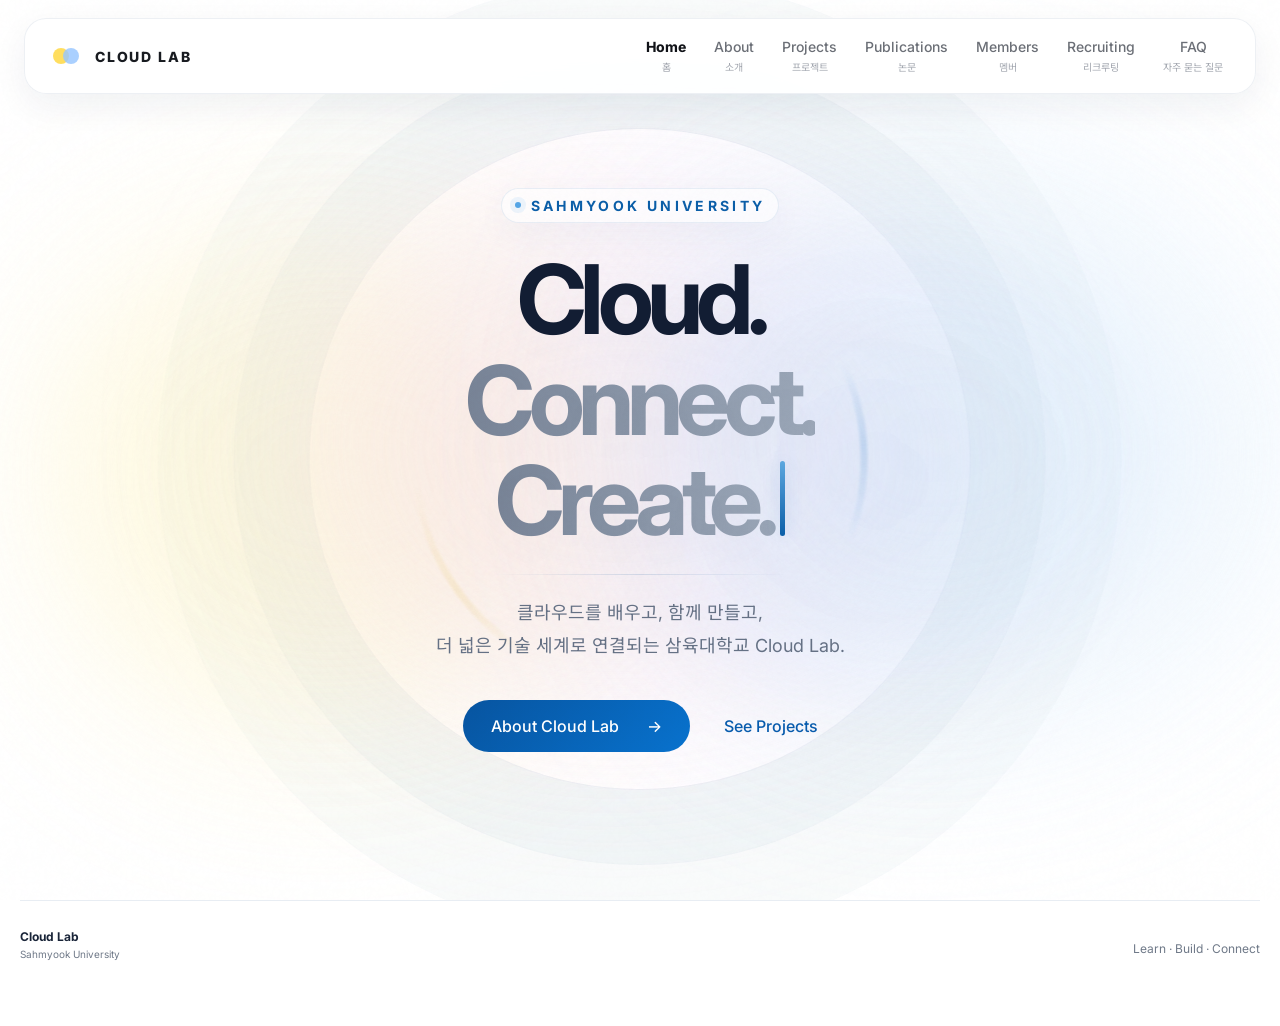
==== commit a37edcc2: "Update website design" ====
--- a/index.html
+++ b/index.html
@@ -9,6 +9,7 @@
     <link rel="stylesheet" href="css/styles.css">
 
     <title>Cloud Lab | Sahmyook University</title>
+    <link rel="stylesheet" href="css/premium.css">
 </head>
 <body class="home-page">
 
@@ -28,30 +29,13 @@
         </button>
 
         <nav class="nav">
-            <a href="index.html">
-                <span class="nav-en">Home</span>
-                <span class="nav-ko">홈</span>
-            </a>
-            <a href="about.html">
-                <span class="nav-en">About</span>
-                <span class="nav-ko">소개</span>
-            </a>
-            <a href="publications.html">
-                <span class="nav-en">Publications</span>
-                <span class="nav-ko">논문</span>
-            </a>
-            <a href="members.html">
-                <span class="nav-en">Members</span>
-                <span class="nav-ko">멤버</span>
-            </a>
-            <a href="recruiting.html">
-                <span class="nav-en">Recruiting</span>
-                <span class="nav-ko">리크루팅</span>
-            </a>
-            <a href="faq.html">
-                <span class="nav-en">FAQ</span>
-                <span class="nav-ko">자주 묻는 질문</span>
-            </a>
+            <a href="index.html"><span class="nav-en">Home</span><span class="nav-ko">홈</span></a>
+            <a href="about.html"><span class="nav-en">About</span><span class="nav-ko">소개</span></a>
+            <a href="projects.html"><span class="nav-en">Projects</span><span class="nav-ko">프로젝트</span></a>
+            <a href="publications.html"><span class="nav-en">Publications</span><span class="nav-ko">논문</span></a>
+            <a href="members.html"><span class="nav-en">Members</span><span class="nav-ko">멤버</span></a>
+            <a href="recruiting.html"><span class="nav-en">Recruiting</span><span class="nav-ko">리크루팅</span></a>
+            <a href="faq.html"><span class="nav-en">FAQ</span><span class="nav-ko">자주 묻는 질문</span></a>
         </nav>
     </header>
 
@@ -86,7 +70,7 @@
                     <a class="home-primary-btn" href="about.html">
                         About Cloud Lab <span>→</span>
                     </a>
-                    <a class="home-secondary-btn" href="activities.html">See Activities</a>
+                    <a class="home-secondary-btn" href="projects.html">See Projects</a>
                 </div>
             </div>
         </section>
@@ -99,7 +83,7 @@
         </div>
         <p>Learn · Build · Connect</p>
     </footer>
-
     <script src="js/script.js"></script>
+    <script src="js/premium.js"></script>
 </body>
 </html>
--- a/css/styles.css
+++ b/css/styles.css
@@ -1269,4 +1269,444 @@
     .recruiting-blob {
         filter: blur(65px);
     }
-}+}
+/* ==========================================
+   Projects Page
+   ========================================== */
+.projects-page .page-hero::before {
+    left: 58%;
+    background:
+        radial-gradient(ellipse 40% 48% at 28% 48%, rgba(211, 234, 255, 0.78) 0%, rgba(211, 234, 255, 0.40) 34%, rgba(211, 234, 255, 0.11) 54%, transparent 76%),
+        radial-gradient(ellipse 38% 50% at 53% 54%, rgba(244, 222, 242, 0.68) 0%, rgba(244, 222, 242, 0.34) 34%, rgba(244, 222, 242, 0.10) 54%, transparent 76%),
+        radial-gradient(ellipse 36% 45% at 77% 46%, rgba(255, 244, 190, 0.64) 0%, rgba(255, 244, 190, 0.31) 32%, rgba(255, 244, 190, 0.09) 50%, transparent 72%);
+}
+
+.projects-content {
+    padding-top: 35px;
+}
+
+.project-section-head {
+    display: grid;
+    grid-template-columns: minmax(0, 1.1fr) minmax(320px, 0.75fr);
+    align-items: end;
+    gap: 80px;
+    margin-bottom: 48px;
+}
+
+.project-section-head h2,
+.publication-intro h2 {
+    margin: 12px 0 0;
+    font-size: clamp(42px, 5vw, 68px);
+    line-height: 1.03;
+    letter-spacing: -0.05em;
+}
+
+.project-section-head > p,
+.publication-intro > p:last-child {
+    margin: 0;
+    color: var(--muted);
+    font-size: 15px;
+    line-height: 1.9;
+}
+
+.course-grid {
+    display: grid;
+    grid-template-columns: repeat(2, minmax(0, 1fr));
+    gap: 18px;
+}
+
+.course-card {
+    min-height: 310px;
+    display: flex;
+    flex-direction: column;
+    padding: 30px;
+    border: 1px solid var(--line);
+    border-radius: 24px;
+    background: linear-gradient(180deg, rgba(255,255,255,0.98), rgba(249,251,253,0.98));
+    box-shadow: 0 10px 28px rgba(25, 42, 70, 0.035);
+    transition:
+        transform 0.28s cubic-bezier(0.2, 0.8, 0.2, 1),
+        box-shadow 0.28s ease,
+        border-color 0.28s ease;
+}
+
+.course-card:hover {
+    transform: translateY(-6px);
+    border-color: rgba(11, 94, 168, 0.20);
+    box-shadow: 0 20px 42px rgba(20, 46, 79, 0.09);
+}
+
+.course-card-top {
+    display: flex;
+    align-items: center;
+    justify-content: space-between;
+    gap: 16px;
+}
+
+.course-number {
+    color: var(--syu);
+    font-size: 12px;
+    font-weight: 700;
+    letter-spacing: 0.12em;
+}
+
+.course-category {
+    padding: 6px 9px;
+    border-radius: 999px;
+    background: #f2f6fa;
+    color: #6e7989;
+    font-size: 9px;
+    font-weight: 700;
+    letter-spacing: 0.12em;
+}
+
+.course-card-body {
+    flex: 1;
+    padding-top: 42px;
+}
+
+.course-card h3 {
+    max-width: 430px;
+    margin: 0 0 16px;
+    color: #161c28;
+    font-size: clamp(25px, 2.4vw, 34px);
+    line-height: 1.08;
+    letter-spacing: -0.045em;
+}
+
+.course-card p {
+    max-width: 500px;
+    margin: 0;
+    color: var(--muted);
+    font-size: 13px;
+    line-height: 1.8;
+}
+
+.course-link {
+    width: fit-content;
+    display: inline-flex;
+    align-items: center;
+    gap: 10px;
+    margin-top: 34px;
+    color: var(--syu);
+    font-size: 12px;
+    font-weight: 650;
+}
+
+.course-link span {
+    font-size: 15px;
+    transition: transform 0.22s ease;
+}
+
+.course-card:hover .course-link span {
+    transform: translate(3px, -3px);
+}
+
+.project-divider {
+    height: 1px;
+    margin: 110px 0;
+    background: var(--line);
+}
+
+.lab-project-list {
+    display: grid;
+    gap: 18px;
+}
+
+.lab-project-card {
+    position: relative;
+    overflow: hidden;
+    display: grid;
+    grid-template-columns: 0.65fr 1.5fr auto;
+    align-items: end;
+    gap: 46px;
+    padding: 46px;
+    border: 1px solid rgba(11, 94, 168, 0.08);
+    border-radius: 30px;
+    background:
+        radial-gradient(circle at 10% 10%, rgba(255, 242, 184, 0.72), transparent 34%),
+        radial-gradient(circle at 52% 16%, rgba(245, 223, 242, 0.68), transparent 36%),
+        radial-gradient(circle at 90% 28%, rgba(213, 235, 255, 0.78), transparent 40%),
+        #ffffff;
+    box-shadow: 0 16px 42px rgba(20, 46, 79, 0.055);
+}
+
+.lab-project-meta {
+    align-self: start;
+    display: flex;
+    flex-direction: column;
+    gap: 12px;
+}
+
+.project-status {
+    width: fit-content;
+    padding: 7px 10px;
+    border-radius: 999px;
+    background: rgba(11, 94, 168, 0.10);
+    color: var(--syu);
+    font-size: 9px;
+    font-weight: 800;
+    letter-spacing: 0.12em;
+}
+
+.project-subtitle {
+    color: #718096;
+    font-size: 11px;
+    font-weight: 600;
+    line-height: 1.5;
+}
+
+.lab-project-copy h3 {
+    margin: 0 0 16px;
+    color: #121d33;
+    font-size: clamp(40px, 5vw, 68px);
+    line-height: 0.98;
+    letter-spacing: -0.06em;
+}
+
+.lab-project-copy > p {
+    max-width: 700px;
+    margin: 0;
+    color: #667387;
+    font-size: 14px;
+    line-height: 1.85;
+}
+
+.project-tags {
+    display: flex;
+    flex-wrap: wrap;
+    gap: 8px;
+    margin-top: 26px;
+}
+
+.project-tags span {
+    padding: 6px 9px;
+    border-radius: 999px;
+    background: rgba(255,255,255,0.72);
+    color: #5e6a7c;
+    font-size: 10px;
+    font-weight: 600;
+}
+
+.project-detail-link {
+    align-self: end;
+    display: inline-flex;
+    align-items: center;
+    gap: 9px;
+    color: var(--syu);
+    font-size: 12px;
+    font-weight: 650;
+}
+
+.project-detail-link.is-disabled,
+.publication-link.is-disabled {
+    color: #9aa4b3;
+    cursor: default;
+}
+
+.data-error {
+    grid-column: 1 / -1;
+    padding: 28px 0;
+    color: #8d98a8;
+    font-size: 13px;
+}
+
+/* ==========================================
+   Publications Page
+   ========================================== */
+.publications-page .page-hero::before {
+    left: 61%;
+    background:
+        radial-gradient(ellipse 40% 50% at 27% 52%, rgba(244, 222, 242, 0.70) 0%, rgba(244, 222, 242, 0.36) 34%, rgba(244, 222, 242, 0.10) 54%, transparent 76%),
+        radial-gradient(ellipse 42% 52% at 55% 45%, rgba(211, 234, 255, 0.76) 0%, rgba(211, 234, 255, 0.39) 34%, rgba(211, 234, 255, 0.11) 55%, transparent 77%),
+        radial-gradient(ellipse 35% 44% at 79% 58%, rgba(255, 244, 190, 0.58) 0%, rgba(255, 244, 190, 0.29) 32%, rgba(255, 244, 190, 0.08) 50%, transparent 72%);
+}
+
+.publications-content {
+    padding-top: 35px;
+}
+
+.publication-intro {
+    display: grid;
+    grid-template-columns: 1.15fr 0.85fr;
+    column-gap: 80px;
+    align-items: end;
+    margin-bottom: 54px;
+}
+
+.publication-intro .section-kicker {
+    grid-column: 1 / -1;
+}
+
+.publication-intro h2 {
+    grid-column: 1;
+}
+
+.publication-intro > p:last-child {
+    grid-column: 2;
+    align-self: end;
+}
+
+.publication-list {
+    border-top: 1px solid var(--line);
+}
+
+.publication-item {
+    display: grid;
+    grid-template-columns: 80px minmax(0, 1fr) 48px;
+    gap: 28px;
+    align-items: center;
+    padding: 34px 0;
+    border-bottom: 1px solid var(--line);
+    transition: padding-left 0.24s ease, background 0.24s ease;
+}
+
+.publication-item:hover {
+    padding-left: 10px;
+    background: linear-gradient(90deg, rgba(213, 235, 255, 0.16), transparent 55%);
+}
+
+.publication-index {
+    color: var(--syu);
+    font-size: 11px;
+    font-weight: 700;
+    letter-spacing: 0.12em;
+}
+
+.publication-meta {
+    display: flex;
+    flex-wrap: wrap;
+    gap: 8px 16px;
+    margin-bottom: 10px;
+    color: #8d97a6;
+    font-size: 10px;
+    font-weight: 600;
+    letter-spacing: 0.04em;
+}
+
+.publication-main h3 {
+    max-width: 1000px;
+    margin: 0;
+    color: #192438;
+    font-size: clamp(20px, 2vw, 27px);
+    line-height: 1.42;
+    letter-spacing: -0.025em;
+}
+
+.publication-main > p {
+    margin: 10px 0 0;
+    color: var(--muted);
+    font-size: 12px;
+    line-height: 1.7;
+}
+
+.publication-link {
+    display: grid;
+    place-items: center;
+    width: 38px;
+    height: 38px;
+    border-radius: 50%;
+    color: var(--syu);
+    font-size: 17px;
+    transition: transform 0.22s ease, background 0.22s ease;
+}
+
+.publication-item:hover .publication-link:not(.is-disabled) {
+    transform: translate(3px, -3px);
+    background: #edf5fc;
+}
+
+@media (max-width: 1120px) {
+    .nav {
+        gap: 12px;
+    }
+
+    .nav-en {
+        font-size: 13px;
+    }
+
+    .nav-ko {
+        font-size: 9px;
+    }
+}
+
+@media (max-width: 900px) {
+    .project-section-head,
+    .publication-intro {
+        grid-template-columns: 1fr;
+        gap: 24px;
+    }
+
+    .publication-intro .section-kicker,
+    .publication-intro h2,
+    .publication-intro > p:last-child {
+        grid-column: 1;
+    }
+
+    .lab-project-card {
+        grid-template-columns: 1fr;
+        align-items: start;
+        gap: 30px;
+    }
+
+    .project-detail-link {
+        align-self: start;
+    }
+}
+
+@media (max-width: 820px) {
+    .course-grid {
+        grid-template-columns: 1fr;
+    }
+
+    .course-card {
+        min-height: auto;
+    }
+
+    .course-card-body {
+        padding-top: 30px;
+    }
+
+    .project-divider {
+        margin: 78px 0;
+    }
+
+    .lab-project-card {
+        padding: 34px 28px;
+        border-radius: 24px;
+    }
+
+    .publication-item {
+        grid-template-columns: 48px 1fr 34px;
+        gap: 16px;
+    }
+}
+
+@media (max-width: 560px) {
+    .course-card {
+        padding: 24px;
+        border-radius: 20px;
+    }
+
+    .course-card h3 {
+        font-size: 26px;
+    }
+
+    .lab-project-copy h3 {
+        font-size: 48px;
+    }
+
+    .publication-item {
+        grid-template-columns: 1fr 32px;
+        gap: 12px;
+        padding: 28px 0;
+    }
+
+    .publication-index {
+        grid-column: 1 / -1;
+    }
+
+    .publication-main h3 {
+        font-size: 19px;
+    }
+}
--- a/css/premium.css
+++ b/css/premium.css
@@ -0,0 +1,1475 @@
+:root {
+    --premium-ink: #0c1220;
+    --premium-muted: #6b7688;
+    --premium-blue: #0b67bd;
+    --premium-blue-soft: #dceeff;
+    --premium-pink-soft: #f6e7f5;
+    --premium-yellow-soft: #fff3c6;
+    --premium-violet-soft: #ece7ff;
+    --premium-surface: rgba(255,255,255,.78);
+    --premium-line: rgba(25, 44, 75, .08);
+}
+
+/* Premium motion layer — navigation intentionally untouched */
+body {
+    overflow-x: clip;
+}
+
+body::before {
+    content: "";
+    position: fixed;
+    inset: 0;
+    z-index: -50;
+    pointer-events: none;
+    background:
+        radial-gradient(circle at var(--mx, 50%) var(--my, 24%), rgba(85, 161, 235, .065), transparent 26%),
+        linear-gradient(#fff, #fff);
+}
+
+.premium-progress {
+    position: fixed;
+    top: 0;
+    left: 0;
+    z-index: 120;
+    width: 100%;
+    height: 2px;
+    transform-origin: left center;
+    transform: scaleX(var(--scroll, 0));
+    background: linear-gradient(90deg, #f0cc56, #d5a7d4 45%, #70b8f3);
+    opacity: .72;
+    pointer-events: none;
+}
+
+.premium-noise {
+    position: fixed;
+    inset: 0;
+    z-index: 90;
+    pointer-events: none;
+    opacity: .025;
+    background-image: url("data:image/svg+xml,%3Csvg viewBox='0 0 180 180' xmlns='http://www.w3.org/2000/svg'%3E%3Cfilter id='n'%3E%3CfeTurbulence type='fractalNoise' baseFrequency='.85' numOctaves='3' stitchTiles='stitch'/%3E%3C/filter%3E%3Crect width='100%25' height='100%25' filter='url(%23n)' opacity='.38'/%3E%3C/svg%3E");
+    mix-blend-mode: multiply;
+}
+
+/* Home: cinematic but clean */
+.home-page .home-hero {
+    min-height: 112vh;
+    isolation: isolate;
+}
+
+.home-page .home-gradient {
+    width: min(1280px, 96vw);
+    height: min(820px, 78vh);
+    filter: saturate(.9);
+}
+
+.home-page .home-gradient::before,
+.home-page .home-gradient::after {
+    content: "";
+    position: absolute;
+    inset: 50% auto auto 50%;
+    pointer-events: none;
+}
+
+.home-page .home-gradient::before {
+    width: min(660px, 54vw);
+    aspect-ratio: 1;
+    transform: translate(-50%, -50%);
+    border-radius: 50%;
+    border: 1px solid rgba(64, 104, 151, .10);
+    box-shadow:
+        0 0 0 74px rgba(255,255,255,.18),
+        0 0 0 75px rgba(64,104,151,.055),
+        0 0 0 150px rgba(255,255,255,.11),
+        0 0 0 151px rgba(64,104,151,.035);
+    animation: premiumOrbitBreath 9s ease-in-out infinite;
+}
+
+.home-page .home-gradient::after {
+    width: min(500px, 44vw);
+    aspect-ratio: 1;
+    transform: translate(-50%, -50%);
+    border-radius: 50%;
+    background: conic-gradient(from 0deg, transparent 0 18%, rgba(89,154,220,.24) 24%, transparent 31% 58%, rgba(231,194,80,.18) 65%, transparent 73% 100%);
+    -webkit-mask: radial-gradient(circle, transparent 0 62%, #000 63% 64%, transparent 65%);
+    mask: radial-gradient(circle, transparent 0 62%, #000 63% 64%, transparent 65%);
+    animation: premiumSpin 18s linear infinite;
+}
+
+.home-page .home-blob {
+    opacity: .74;
+    mix-blend-mode: normal;
+    will-change: transform, border-radius;
+}
+
+.home-page .hero-center {
+    transform: translate3d(0, calc(var(--hero-shift, 0) * -1px), 0);
+    transition: transform .1s linear;
+}
+
+.home-page .home-eyebrow {
+    position: relative;
+    display: inline-flex;
+    align-items: center;
+    gap: 10px;
+    padding: 8px 13px;
+    margin-bottom: 26px;
+    border: 1px solid rgba(11,94,168,.09);
+    border-radius: 999px;
+    background: rgba(255,255,255,.62);
+    box-shadow: 0 12px 34px rgba(27, 63, 105, .045);
+    backdrop-filter: blur(12px);
+    -webkit-backdrop-filter: blur(12px);
+}
+
+.home-page .home-eyebrow::before {
+    content: "";
+    width: 6px;
+    height: 6px;
+    border-radius: 50%;
+    background: #55a5e5;
+    box-shadow: 0 0 0 5px rgba(85,165,229,.10);
+    animation: premiumPulse 2.6s ease-in-out infinite;
+}
+
+.home-page .home-title {
+    position: relative;
+    text-wrap: balance;
+}
+
+.home-page .home-title::after {
+    content: "";
+    position: absolute;
+    left: 50%;
+    bottom: -24px;
+    width: min(420px, 42vw);
+    height: 1px;
+    transform: translateX(-50%) scaleX(.7);
+    background: linear-gradient(90deg, transparent, rgba(73,124,174,.20), transparent);
+    animation: premiumLine breathe 5s ease-in-out infinite;
+}
+
+.home-page .title-cloud,
+.home-page .title-connect,
+.home-page .title-create {
+    text-shadow: 0 18px 44px rgba(25,42,70,.025);
+}
+
+.home-page .title-connect,
+.home-page .title-create {
+    background: linear-gradient(100deg, #778396 0%, #9ba7b8 42%, #6f8095 52%, #9ca7b8 62%, #8390a1 100%);
+    background-size: 240% 100%;
+    -webkit-background-clip: text;
+    background-clip: text;
+    color: transparent;
+    animation: premiumTextSheen 8s ease-in-out infinite;
+}
+
+.home-page .typing-cursor {
+    width: .055em;
+    min-width: 3px;
+    height: .78em;
+    margin-left: .08em;
+    background: linear-gradient(180deg, #5ca7df, #0b5ea8);
+    border-radius: 999px;
+    color: transparent;
+    box-shadow: 0 0 18px rgba(11,94,168,.18);
+    animation: premiumCursor .82s steps(1) infinite;
+}
+
+.home-page .home-description {
+    text-wrap: balance;
+}
+
+.home-page .home-actions a {
+    position: relative;
+    overflow: hidden;
+}
+
+.home-page .home-primary-btn::before {
+    content: "";
+    position: absolute;
+    inset: -80% auto -80% -45%;
+    width: 40%;
+    transform: rotate(18deg);
+    background: linear-gradient(90deg, transparent, rgba(255,255,255,.58), transparent);
+    transition: left .65s cubic-bezier(.2,.8,.2,1);
+}
+
+.home-page .home-primary-btn:hover::before {
+    left: 118%;
+}
+
+.home-scene {
+    position: absolute;
+    inset: 0;
+    z-index: 1;
+    pointer-events: none;
+    overflow: hidden;
+}
+
+.scene-orbit {
+    position: absolute;
+    left: 50%;
+    top: 50%;
+    width: min(880px, 72vw);
+    aspect-ratio: 1;
+    transform: translate(-50%, -50%) rotateX(66deg);
+    border: 1px solid rgba(74, 119, 169, .075);
+    border-radius: 50%;
+    animation: premiumOrbitFloat 14s ease-in-out infinite;
+}
+
+.scene-orbit::before,
+.scene-orbit::after {
+    content: "";
+    position: absolute;
+    border-radius: 50%;
+    border: 1px solid rgba(74,119,169,.055);
+}
+
+.scene-orbit::before { inset: 14%; }
+.scene-orbit::after { inset: 29%; }
+
+.scene-chip {
+    position: absolute;
+    display: flex;
+    align-items: center;
+    gap: 8px;
+    padding: 10px 13px;
+    border: 1px solid rgba(41,75,114,.08);
+    border-radius: 999px;
+    background: rgba(255,255,255,.57);
+    box-shadow: 0 14px 36px rgba(29,56,89,.045);
+    backdrop-filter: blur(14px);
+    -webkit-backdrop-filter: blur(14px);
+    color: rgba(43,61,84,.66);
+    font-size: 10px;
+    font-weight: 650;
+    letter-spacing: .08em;
+    animation: premiumChipFloat 7s ease-in-out infinite;
+}
+
+.scene-chip::before {
+    content: "";
+    width: 6px;
+    height: 6px;
+    border-radius: 50%;
+    background: var(--chip, #78b7e6);
+}
+
+.scene-chip.one { top: 24%; left: 10%; --chip: #e5c553; animation-delay: -1s; }
+.scene-chip.two { top: 31%; right: 9%; --chip: #78b7e6; animation-delay: -3.5s; }
+.scene-chip.three { bottom: 22%; left: 17%; --chip: #cfa8c8; animation-delay: -5s; }
+.scene-chip.four { bottom: 18%; right: 16%; --chip: #8fb7df; animation-delay: -2s; }
+
+.home-story {
+    position: relative;
+    z-index: 2;
+    padding: 0 28px 150px;
+    background: linear-gradient(180deg, #fff 0%, #fbfdff 58%, #fff 100%);
+}
+
+.story-shell {
+    max-width: 1240px;
+    margin: 0 auto;
+}
+
+.story-intro {
+    max-width: 760px;
+    margin: 0 auto 72px;
+    text-align: center;
+}
+
+.story-intro .section-kicker { margin-bottom: 16px; }
+.story-intro h2 {
+    margin: 0;
+    color: #141d2d;
+    font-size: clamp(44px, 6vw, 82px);
+    line-height: .98;
+    letter-spacing: -.06em;
+}
+
+.story-grid {
+    display: grid;
+    grid-template-columns: repeat(3, 1fr);
+    gap: 18px;
+}
+
+.story-card {
+    position: relative;
+    min-height: 520px;
+    overflow: hidden;
+    display: flex;
+    flex-direction: column;
+    justify-content: space-between;
+    padding: 34px;
+    border: 1px solid rgba(32,55,82,.07);
+    border-radius: 34px;
+    background: rgba(255,255,255,.72);
+    box-shadow: 0 24px 70px rgba(23,52,86,.055);
+    backdrop-filter: blur(18px);
+    -webkit-backdrop-filter: blur(18px);
+    transform: translateY(var(--story-y, 0px)) scale(var(--story-scale, 1));
+    transition: box-shadow .35s ease, border-color .35s ease;
+}
+
+.story-card:hover {
+    border-color: rgba(11,94,168,.13);
+    box-shadow: 0 34px 90px rgba(23,52,86,.09);
+}
+
+.story-card::before {
+    content: "";
+    position: absolute;
+    width: 330px;
+    height: 330px;
+    border-radius: 45% 55% 60% 40% / 50% 44% 56% 50%;
+    filter: blur(36px);
+    opacity: .62;
+    animation: storyMorph 12s ease-in-out infinite alternate;
+}
+
+.story-card.cloud::before { left: -80px; bottom: -90px; background: #e4f2ff; }
+.story-card.connect::before { right: -90px; top: -70px; background: #f2e7f3; animation-delay: -4s; }
+.story-card.create::before { left: 18%; top: 32%; background: #fff0bd; animation-delay: -8s; }
+
+.story-number {
+    position: relative;
+    z-index: 2;
+    color: #8f9aaa;
+    font-size: 11px;
+    font-weight: 700;
+    letter-spacing: .16em;
+}
+
+.story-card-copy {
+    position: relative;
+    z-index: 2;
+}
+
+.story-card h3 {
+    margin: 0 0 18px;
+    color: #121b2b;
+    font-size: clamp(40px, 4vw, 58px);
+    letter-spacing: -.055em;
+}
+
+.story-card p {
+    max-width: 320px;
+    margin: 0;
+    color: #667285;
+    font-size: 14px;
+    line-height: 1.85;
+}
+
+.story-visual {
+    position: relative;
+    z-index: 2;
+    align-self: flex-end;
+    width: 112px;
+    height: 112px;
+}
+
+.story-visual .ring {
+    position: absolute;
+    inset: 0;
+    border: 1px solid rgba(11,94,168,.13);
+    border-radius: 50%;
+    animation: premiumSpin 13s linear infinite;
+}
+
+.story-visual .ring::before,
+.story-visual .ring::after {
+    content: "";
+    position: absolute;
+    border-radius: 50%;
+}
+.story-visual .ring::before { inset: 24%; border: 1px dashed rgba(11,94,168,.15); }
+.story-visual .ring::after { width: 9px; height: 9px; top: -5px; left: 50%; background: #6bb2e8; box-shadow: 0 0 0 7px rgba(107,178,232,.10); }
+
+/* Apple-like section pacing + Toss-like hover precision */
+.page-hero,
+.members-head {
+    min-height: 68vh;
+}
+
+.page-hero h1,
+.members-head h1,
+.project-section-head h2,
+.publication-intro h2,
+.section-grid h2 {
+    text-wrap: balance;
+}
+
+.page-hero::before,
+.members-head::before {
+    opacity: .78;
+    filter: blur(82px) saturate(.9);
+}
+
+.page-hero::after,
+.members-head::after {
+    opacity: .68;
+}
+
+.detail-section,
+.members-content {
+    position: relative;
+}
+
+.detail-section::before,
+.members-content::before {
+    content: "";
+    position: absolute;
+    top: 0;
+    left: 7vw;
+    right: 7vw;
+    height: 1px;
+    background: linear-gradient(90deg, transparent, rgba(42,68,101,.09), transparent);
+}
+
+.value-card,
+.course-card,
+.member-card,
+.professor-card,
+.lab-project-card {
+    position: relative;
+    overflow: hidden;
+    transform-style: preserve-3d;
+    will-change: transform;
+}
+
+.value-card::after,
+.course-card::after,
+.member-card::after,
+.professor-card::after,
+.lab-project-card::after {
+    content: "";
+    position: absolute;
+    inset: 0;
+    pointer-events: none;
+    opacity: 0;
+    background: radial-gradient(circle at var(--cx, 50%) var(--cy, 50%), rgba(125,188,237,.12), transparent 34%);
+    transition: opacity .3s ease;
+}
+
+.value-card:hover::after,
+.course-card:hover::after,
+.member-card:hover::after,
+.professor-card:hover::after,
+.lab-project-card:hover::after { opacity: 1; }
+
+.value-card,
+.course-card,
+.member-card {
+    transition: transform .55s cubic-bezier(.2,.8,.2,1), box-shadow .55s ease, border-color .55s ease;
+}
+
+.value-card:hover,
+.course-card:hover,
+.member-card:hover {
+    transform: translateY(-8px) scale(1.012);
+}
+
+.project-divider {
+    position: relative;
+    overflow: visible;
+}
+
+.project-divider::after {
+    content: "";
+    position: absolute;
+    top: -1px;
+    left: 0;
+    width: 20%;
+    height: 2px;
+    border-radius: 999px;
+    background: linear-gradient(90deg, transparent, rgba(11,94,168,.25), transparent);
+    animation: dividerSweep 6s ease-in-out infinite;
+}
+
+.publication-item {
+    position: relative;
+}
+
+.publication-item::before {
+    content: "";
+    position: absolute;
+    left: 0;
+    top: 18%;
+    bottom: 18%;
+    width: 2px;
+    border-radius: 999px;
+    background: var(--syu);
+    transform: scaleY(0);
+    transform-origin: center;
+    transition: transform .3s ease;
+}
+.publication-item:hover::before { transform: scaleY(1); }
+
+.faq-page-content details {
+    transition: padding .35s cubic-bezier(.2,.8,.2,1), background .35s ease;
+}
+.faq-page-content details:hover {
+    padding-left: 16px;
+    padding-right: 16px;
+    background: linear-gradient(90deg, rgba(218,237,255,.16), rgba(255,255,255,0));
+}
+
+/* Recruitment polish, without overwhelming the copy */
+.recruiting-hero {
+    box-shadow: 0 40px 100px rgba(28,53,84,.075);
+}
+
+.recruiting-gradient::after {
+    content: "";
+    position: absolute;
+    inset: 0;
+    background-image:
+        linear-gradient(rgba(60,90,120,.035) 1px, transparent 1px),
+        linear-gradient(90deg, rgba(60,90,120,.035) 1px, transparent 1px);
+    background-size: 60px 60px;
+    -webkit-mask-image: radial-gradient(circle at 50% 48%, #000 0%, transparent 72%);
+    mask-image: radial-gradient(circle at 50% 48%, #000 0%, transparent 72%);
+    opacity: .42;
+}
+
+.recruiting-title {
+    text-shadow: 0 24px 70px rgba(20,42,70,.055);
+}
+
+.recruiting-guide-btn {
+    position: relative;
+    overflow: hidden;
+}
+
+.recruiting-guide-btn::before {
+    content: "";
+    position: absolute;
+    inset: -70% auto -70% -35%;
+    width: 30%;
+    transform: rotate(18deg);
+    background: linear-gradient(90deg, transparent, rgba(255,255,255,.5), transparent);
+    transition: left .65s cubic-bezier(.2,.8,.2,1);
+}
+.recruiting-guide-btn:hover::before { left: 115%; }
+
+/* Rich reveal: slow, crisp, restrained */
+.reveal {
+    opacity: 0;
+    transform: translate3d(0, 34px, 0) scale(.985);
+    filter: blur(7px);
+    transition:
+        opacity .9s cubic-bezier(.2,.7,.2,1),
+        transform .9s cubic-bezier(.2,.7,.2,1),
+        filter .9s ease;
+}
+.reveal.on {
+    opacity: 1;
+    transform: translate3d(0,0,0) scale(1);
+    filter: blur(0);
+}
+
+.reveal[data-stagger="1"] { transition-delay: .06s; }
+.reveal[data-stagger="2"] { transition-delay: .12s; }
+.reveal[data-stagger="3"] { transition-delay: .18s; }
+.reveal[data-stagger="4"] { transition-delay: .24s; }
+
+/* Motion keyframes */
+@keyframes premiumSpin { to { transform: translate(-50%, -50%) rotate(360deg); } }
+@keyframes premiumOrbitBreath {
+    0%,100% { transform: translate(-50%, -50%) scale(.98); opacity: .72; }
+    50% { transform: translate(-50%, -50%) scale(1.035); opacity: 1; }
+}
+@keyframes premiumPulse { 50% { box-shadow: 0 0 0 9px rgba(85,165,229,0); } }
+@keyframes premiumTextSheen { 0%,22% { background-position: 100% 50%; } 55%,100% { background-position: 0% 50%; } }
+@keyframes premiumCursor { 0%,48% { opacity: 1; } 49%,100% { opacity: .08; } }
+@keyframes premiumLine { 50% { transform: translateX(-50%) scaleX(1); opacity: .5; } }
+@keyframes premiumOrbitFloat { 50% { transform: translate(-50%, -48%) rotateX(66deg) rotateZ(7deg); } }
+@keyframes premiumChipFloat { 50% { transform: translateY(-10px); } }
+@keyframes storyMorph {
+    0% { border-radius: 45% 55% 60% 40% / 50% 44% 56% 50%; transform: translate(0,0) scale(1); }
+    100% { border-radius: 58% 42% 46% 54% / 44% 57% 43% 56%; transform: translate(15px,-12px) scale(1.08); }
+}
+@keyframes dividerSweep { 0%,100% { transform: translateX(-10%); opacity: 0; } 20% { opacity: .6; } 70% { opacity: .5; } 100% { transform: translateX(410%); opacity: 0; } }
+
+@media (max-width: 980px) {
+    .story-grid { grid-template-columns: 1fr; }
+    .story-card { min-height: 380px; }
+    .scene-chip { display: none; }
+    .home-page .home-gradient::before { width: 68vw; }
+    .home-page .home-gradient::after { width: 58vw; }
+}
+
+@media (max-width: 700px) {
+    .home-page .home-hero { min-height: 100vh; }
+    .home-story { padding: 0 18px 100px; }
+    .story-intro { margin-bottom: 42px; }
+    .story-card { min-height: 340px; padding: 28px; border-radius: 28px; }
+    .story-visual { width: 86px; height: 86px; }
+    .home-page .home-eyebrow { padding: 7px 10px; }
+}
+
+@media (prefers-reduced-motion: reduce) {
+    *, *::before, *::after {
+        animation-duration: .001ms !important;
+        animation-iteration-count: 1 !important;
+        scroll-behavior: auto !important;
+        transition-duration: .001ms !important;
+    }
+}
+
+/* ===== Apple × Toss editorial polish: Recruiting + FAQ ===== */
+.premium-editorial-page { background: #fff; }
+.premium-recruiting-main { padding-top: 118px; overflow: clip; }
+.premium-recruiting-hero {
+    position: relative; isolation: isolate; width: calc(100% - 80px); max-width: 1440px;
+    min-height: calc(100vh - 145px); margin: 0 auto 110px; display: flex; align-items: center;
+    justify-content: center; overflow: hidden; border-radius: 48px; background: #fbfcfe;
+    box-shadow: 0 38px 110px rgba(28,53,84,.07), inset 0 0 0 1px rgba(60,90,120,.05);
+}
+.premium-recruiting-hero .recruiting-gradient { position:absolute; inset:0; z-index:-1; pointer-events:none; overflow:hidden; }
+.premium-recruiting-hero .recruiting-blob { position:absolute; border-radius:50%; filter:blur(100px); opacity:.62; animation:recruitingMorph 18s ease-in-out infinite alternate; }
+.premium-recruiting-hero .recruit-yellow { width:48%;height:68%;left:-11%;top:22%;background:rgba(255,239,155,.46);animation-delay:-2s; }
+.premium-recruiting-hero .recruit-pink { width:48%;height:66%;left:24%;top:17%;background:rgba(247,215,239,.42);animation-delay:-6s; }
+.premium-recruiting-hero .recruit-purple { width:43%;height:62%;left:48%;top:22%;background:rgba(222,213,255,.38);animation-delay:-10s; }
+.premium-recruiting-hero .recruit-blue { width:45%;height:70%;right:-8%;top:13%;background:rgba(199,228,255,.48);animation-delay:-13s; }
+.premium-recruiting-hero .recruiting-hero-content { position:relative; z-index:3; width:100%; max-width:1280px; padding:80px 40px; text-align:center; }
+.premium-recruiting-hero .recruiting-eyebrow { margin:0 0 26px;color:rgba(30,30,38,.50);font-size:12px;font-weight:700;letter-spacing:.28em; }
+.premium-recruiting-hero .recruiting-title { margin:0;color:#090a0d;font-size:clamp(72px,8.2vw,136px);font-weight:700;line-height:.89;letter-spacing:-.075em;text-wrap:balance; }
+.premium-recruiting-hero .recruiting-title span { display:block; }
+.premium-recruiting-hero .recruiting-description { margin:38px auto 0;color:rgba(39,42,50,.60);font-size:17px;line-height:1.8; }
+.premium-recruiting-hero .recruiting-guide-btn { display:inline-flex;align-items:center;justify-content:center;gap:12px;margin-top:30px;padding:15px 23px;border-radius:999px;background:#0b0b0c;color:#fff;font-size:13px;font-weight:600;box-shadow:0 12px 30px rgba(0,0,0,.10);transition:transform .35s cubic-bezier(.2,.8,.2,1),box-shadow .35s ease; }
+.premium-recruiting-hero .recruiting-guide-btn:hover { transform:translateY(-4px);box-shadow:0 18px 38px rgba(0,0,0,.14); }
+.recruit-orbit { position:absolute;left:50%;top:50%;border:1px solid rgba(70,105,145,.08);border-radius:50%;transform:translate(-50%,-50%) rotateX(67deg); }
+.orbit-one { width:72%;height:42%;animation:recruitOrbit 20s linear infinite; }
+.orbit-two { width:48%;height:28%;animation:recruitOrbitReverse 15s linear infinite; }
+
+.recruiting-guide-section { width:min(1180px,calc(100% - 48px));margin:0 auto;padding:40px 0 150px; }
+.recruiting-guide-intro { display:grid;grid-template-columns:1.05fr .95fr;gap:80px;align-items:end;margin-bottom:64px; }
+.recruiting-guide-intro .section-kicker { grid-column:1/-1;margin:0 0 -42px; }
+.recruiting-guide-intro h2 { margin:0;font-size:clamp(48px,6vw,82px);line-height:1.02;letter-spacing:-.055em;color:#111318; }
+.recruiting-guide-intro > p:last-child { margin:0 0 8px;color:#717985;font-size:17px;line-height:1.8;max-width:470px; }
+.recruiting-editorial-grid { display:grid;grid-template-columns:1fr 1fr;gap:20px; }
+.recruit-info-card { position:relative;min-height:520px;padding:42px;border-radius:38px;background:linear-gradient(145deg,rgba(248,250,253,.96),rgba(255,255,255,.94));border:1px solid rgba(39,72,110,.07);box-shadow:0 22px 70px rgba(35,60,90,.055);overflow:hidden;transition:transform .55s cubic-bezier(.2,.8,.2,1),box-shadow .55s ease,border-color .55s ease; }
+.recruit-info-card:hover { transform:translateY(-7px);box-shadow:0 32px 82px rgba(35,60,90,.09);border-color:rgba(39,72,110,.12); }
+.recruit-info-card::before { content:"";position:absolute;width:360px;height:360px;right:-150px;bottom:-180px;border-radius:46% 54% 55% 45% / 47% 42% 58% 53%;background:radial-gradient(circle,rgba(199,228,255,.26),rgba(222,213,255,.10) 48%,transparent 70%);filter:blur(5px);animation:recruitCardMorph 12s ease-in-out infinite alternate;pointer-events:none; }
+.recruit-info-card:nth-child(2)::before { background:radial-gradient(circle,rgba(255,233,196,.26),rgba(247,215,239,.10) 48%,transparent 70%); }
+.recruit-info-card:nth-child(3)::before { background:radial-gradient(circle,rgba(218,237,255,.30),rgba(226,242,235,.12) 50%,transparent 70%); }
+.recruit-wide { grid-column:1/-1;min-height:390px;display:grid;grid-template-columns:80px 1fr auto;align-items:start;gap:24px; }
+.recruit-card-index { font:700 12px/1 Inter,sans-serif;letter-spacing:.16em;color:#9aa4b1;padding-top:7px; }
+.recruit-card-copy { position:relative;z-index:2;max-width:820px; }
+.recruit-card-label { margin:0 0 22px;font-size:13px;font-weight:700;letter-spacing:.02em;color:#0b5ea8; }
+.recruit-card-copy h3 { margin:0 0 34px;font-size:clamp(30px,3.2vw,48px);line-height:1.15;letter-spacing:-.045em;color:#171a20;text-wrap:balance; }
+.recruit-card-copy ul { list-style:none;margin:0;padding:0;display:grid;gap:14px; }
+.recruit-card-copy li { position:relative;padding-left:22px;color:#5f6773;font-size:16px;line-height:1.75; }
+.recruit-card-copy li::before { content:"";position:absolute;left:0;top:.78em;width:6px;height:6px;border-radius:50%;background:#0b5ea8;opacity:.65; }
+.recruit-placeholder,.recruit-apply-placeholder { display:inline-block;color:#e3564a;background:#f8f5f4;border-radius:9px;padding:4px 10px; }
+.recruit-card-symbol { align-self:end;font-size:96px;line-height:1;color:#d9e9f8;transform:rotate(-8deg);transition:transform .6s cubic-bezier(.2,.8,.2,1); }
+.recruit-info-card:hover .recruit-card-symbol { transform:rotate(6deg) scale(1.08); }
+.recruit-star { color:#e6e1ff; }
+.recruit-mini-viz { position:absolute;right:40px;bottom:38px;width:150px;height:92px;display:flex;align-items:flex-end;gap:10px;opacity:.7; }
+.recruit-mini-viz i { display:block;flex:1;border-radius:999px;background:linear-gradient(180deg,#b9ddfa,#e8f4ff);animation:recruitBars 4s ease-in-out infinite; }
+.recruit-mini-viz i:nth-child(1){height:46%;animation-delay:-1s}.recruit-mini-viz i:nth-child(2){height:86%;animation-delay:-2.3s}.recruit-mini-viz i:nth-child(3){height:64%;animation-delay:-.4s}
+.recruit-apply-card { background:linear-gradient(135deg,#f7fbff 0%,#fff 48%,#fbf9ff 100%); }
+.recruit-apply-placeholder { margin:2px 0 0;font-size:16px;line-height:1.7; }
+.recruit-faq-link { position:relative;z-index:2;align-self:end;justify-self:end;display:inline-flex;align-items:center;gap:9px;padding:13px 18px;border-radius:999px;background:#111318;color:#fff;font-size:13px;font-weight:600;transition:transform .3s ease; }
+.recruit-faq-link:hover { transform:translateY(-3px); }
+
+.premium-faq-main { padding-top:118px; }
+.faq-premium-hero { position:relative;overflow:hidden;isolation:isolate;min-height:610px;border-radius:42px;background:linear-gradient(145deg,#fbfdff,#fff 50%,#fcfbff);box-shadow:0 32px 90px rgba(25,50,80,.055); }
+.faq-premium-hero::before { content:"";position:absolute;width:520px;height:520px;right:-110px;top:-140px;border-radius:46% 54% 52% 48%;background:radial-gradient(circle,rgba(200,229,255,.36),rgba(226,216,255,.12) 48%,transparent 70%);filter:blur(7px);animation:recruitCardMorph 14s ease-in-out infinite alternate;z-index:-1; }
+.faq-premium-hero h1 { max-width:900px;font-size:clamp(62px,7.5vw,112px);line-height:.94;letter-spacing:-.07em; }
+.faq-hero-orbit { position:absolute;right:7%;bottom:8%;width:170px;height:170px;border:1px solid rgba(70,105,145,.09);border-radius:50%;animation:premiumSpin 22s linear infinite; }
+.faq-hero-orbit span { position:absolute;width:14px;height:14px;border-radius:50%;background:#d7eafd;box-shadow:0 0 0 8px rgba(215,234,253,.24); }
+.faq-hero-orbit span:nth-child(1){left:50%;top:-7px}.faq-hero-orbit span:nth-child(2){right:-7px;top:54%}.faq-hero-orbit span:nth-child(3){left:12%;bottom:5%}
+.faq-summary-strip { width:min(1120px,calc(100% - 48px));margin:-46px auto 80px;position:relative;z-index:5;display:grid;grid-template-columns:repeat(4,1fr);gap:1px;padding:1px;border-radius:28px;overflow:hidden;background:rgba(197,211,225,.35);box-shadow:0 24px 64px rgba(40,70,105,.07); }
+.faq-summary-strip > div { background:rgba(255,255,255,.94);padding:24px 26px;backdrop-filter:blur(14px); }
+.faq-summary-strip small { display:block;margin-bottom:8px;font:700 10px/1 Inter,sans-serif;letter-spacing:.14em;color:#9aa4b1; }
+.faq-summary-strip strong { font-size:14px;color:#222831; }
+.premium-faq-list { width:min(1000px,calc(100% - 48px));margin:0 auto;padding-bottom:100px; }
+.premium-faq-list details { border-bottom:1px solid #e8edf3;background:transparent;transition:background .35s ease,padding .35s cubic-bezier(.2,.8,.2,1); }
+.premium-faq-list details:first-child { border-top:1px solid #e8edf3; }
+.premium-faq-list details:hover { background:linear-gradient(90deg,rgba(222,239,255,.22),rgba(255,255,255,0)); }
+.premium-faq-list summary { display:flex;align-items:center;gap:24px;padding:28px 4px;font-size:20px;font-weight:650;letter-spacing:-.025em;cursor:pointer;list-style:none;color:#20242b; }
+.premium-faq-list summary::-webkit-details-marker { display:none; }
+.premium-faq-list summary span { flex:0 0 auto;font:700 10px/1 Inter,sans-serif;letter-spacing:.14em;color:#9ba6b4; }
+.premium-faq-list summary::after { content:"+";margin-left:auto;font-size:25px;font-weight:300;color:#8b96a5;transition:transform .35s ease; }
+.premium-faq-list details[open] summary::after { transform:rotate(45deg); }
+.premium-faq-list details p { margin:0;padding:0 58px 30px;color:#69727e;font-size:15px;line-height:1.85;max-width:880px; }
+.faq-cta { width:min(1120px,calc(100% - 48px));margin:20px auto 140px;padding:56px;border-radius:38px;background:linear-gradient(135deg,#f5faff,#fff 48%,#faf8ff);display:flex;align-items:flex-end;justify-content:space-between;gap:40px;border:1px solid rgba(70,105,145,.07); }
+.faq-cta h2 { margin:12px 0 0;font-size:clamp(34px,4.2vw,58px);line-height:1.08;letter-spacing:-.05em;color:#171a20; }
+.faq-cta a { flex:0 0 auto;display:inline-flex;align-items:center;gap:10px;padding:14px 19px;border-radius:999px;background:#111318;color:#fff;font-size:13px;font-weight:600;transition:transform .3s ease; }
+.faq-cta a:hover { transform:translateY(-3px); }
+
+@keyframes recruitingMorph { 0%{transform:translate(0,0) scale(1)} 33%{transform:translate(22px,-12px) scale(1.06)} 66%{transform:translate(-12px,18px) scale(1.09)} 100%{transform:translate(16px,8px) scale(1.04)} }
+@keyframes recruitOrbit { to { transform:translate(-50%,-50%) rotateX(67deg) rotateZ(360deg); } }
+@keyframes recruitOrbitReverse { to { transform:translate(-50%,-50%) rotateX(67deg) rotateZ(-360deg); } }
+@keyframes recruitCardMorph { 0%{border-radius:46% 54% 55% 45% / 47% 42% 58% 53%;transform:translate(0,0) scale(1)} 100%{border-radius:57% 43% 44% 56% / 42% 56% 44% 58%;transform:translate(-18px,-12px) scale(1.08)} }
+@keyframes recruitBars { 0%,100%{transform:scaleY(.78);opacity:.6}50%{transform:scaleY(1.05);opacity:1} }
+
+@media (max-width:900px){
+    .premium-recruiting-hero{width:calc(100% - 28px);min-height:calc(100vh - 125px);border-radius:34px}
+    .recruiting-guide-intro{grid-template-columns:1fr;gap:24px}.recruiting-guide-intro .section-kicker{margin:0}.recruiting-guide-intro>p:last-child{max-width:650px}
+    .recruiting-editorial-grid{grid-template-columns:1fr}.recruit-wide{grid-column:auto;grid-template-columns:1fr;min-height:520px}.recruit-card-index{margin-bottom:-8px}.recruit-card-symbol,.recruit-faq-link{justify-self:start}.recruit-card-symbol{position:absolute;right:32px;bottom:28px}
+    .faq-summary-strip{grid-template-columns:1fr 1fr}.faq-cta{align-items:flex-start;flex-direction:column}
+}
+@media (max-width:600px){
+    .premium-recruiting-main,.premium-faq-main{padding-top:98px}.premium-recruiting-hero .recruiting-hero-content{padding:64px 22px}.premium-recruiting-hero .recruiting-title{font-size:clamp(52px,15vw,76px)}
+    .recruiting-guide-section{width:calc(100% - 28px);padding-bottom:100px}.recruiting-guide-intro h2{font-size:46px}.recruit-info-card{min-height:auto;padding:30px;border-radius:30px}.recruit-card-copy h3{font-size:30px}.recruit-card-copy li{font-size:14px}.recruit-mini-viz{display:none}
+    .faq-premium-hero{min-height:520px;border-radius:30px}.faq-premium-hero h1{font-size:54px}.faq-summary-strip{width:calc(100% - 28px);grid-template-columns:1fr}.premium-faq-list{width:calc(100% - 28px)}.premium-faq-list summary{gap:14px;font-size:17px;padding:24px 2px}.premium-faq-list details p{padding:0 0 26px 34px;font-size:14px}.faq-cta{width:calc(100% - 28px);padding:34px;border-radius:30px}.faq-cta h2{font-size:36px}
+}
+
+/* Recruiting refinement: cleaner editorial hierarchy */
+.recruit-title-line {
+    display: inline-block;
+    white-space: nowrap;
+}
+
+.recruiting-guide-intro > p:last-child {
+    word-break: keep-all;
+}
+
+.recruiting-clean-stack {
+    display: grid;
+    gap: 18px;
+}
+
+.recruit-clean-card {
+    position: relative;
+    display: grid;
+    grid-template-columns: 170px minmax(0, 1fr);
+    gap: 56px;
+    padding: 52px 58px;
+    border-radius: 32px;
+    background: rgba(255,255,255,.82);
+    border: 1px solid rgba(33, 52, 76, .07);
+    box-shadow: 0 18px 60px rgba(41, 63, 91, .045);
+    backdrop-filter: blur(18px);
+    -webkit-backdrop-filter: blur(18px);
+    overflow: hidden;
+    transition: transform .55s cubic-bezier(.2,.8,.2,1), box-shadow .55s ease, border-color .55s ease;
+}
+
+.recruit-clean-card::after {
+    content: "";
+    position: absolute;
+    width: 320px;
+    height: 320px;
+    right: -150px;
+    top: -170px;
+    border-radius: 50%;
+    background: radial-gradient(circle, rgba(202,226,250,.22), transparent 68%);
+    opacity: 0;
+    transform: scale(.8);
+    transition: opacity .55s ease, transform .75s cubic-bezier(.2,.8,.2,1);
+    pointer-events: none;
+}
+
+.recruit-clean-card:nth-child(2)::after {
+    background: radial-gradient(circle, rgba(255,229,190,.20), transparent 68%);
+}
+
+.recruit-clean-card:nth-child(3)::after {
+    background: radial-gradient(circle, rgba(224,216,255,.20), transparent 68%);
+}
+
+.recruit-clean-card:hover {
+    transform: translateY(-5px);
+    box-shadow: 0 26px 72px rgba(41, 63, 91, .075);
+    border-color: rgba(33, 52, 76, .11);
+}
+
+.recruit-clean-card:hover::after {
+    opacity: 1;
+    transform: scale(1.04);
+}
+
+.recruit-clean-meta {
+    position: relative;
+    z-index: 1;
+    display: flex;
+    align-items: baseline;
+    gap: 18px;
+    padding-top: 4px;
+}
+
+.recruit-clean-number {
+    font: 700 12px/1 Inter,sans-serif;
+    letter-spacing: .18em;
+    color: #a2abb7;
+}
+
+.recruit-clean-label {
+    font-size: 14px;
+    font-weight: 700;
+    color: #0b5ea8;
+}
+
+.recruit-clean-body {
+    position: relative;
+    z-index: 1;
+    max-width: 820px;
+}
+
+.recruit-clean-body h3 {
+    margin: 0 0 30px;
+    font-size: clamp(31px, 3.4vw, 48px);
+    line-height: 1.15;
+    letter-spacing: -.045em;
+    color: #15181e;
+    word-break: keep-all;
+}
+
+.recruit-clean-body ul {
+    list-style: none;
+    margin: 0;
+    padding: 0;
+    display: grid;
+    gap: 12px;
+}
+
+.recruit-clean-body li {
+    position: relative;
+    padding-left: 18px;
+    color: #69717d;
+    font-size: 16px;
+    line-height: 1.72;
+    word-break: keep-all;
+}
+
+.recruit-clean-body li::before {
+    content: "";
+    position: absolute;
+    left: 0;
+    top: .82em;
+    width: 5px;
+    height: 5px;
+    border-radius: 999px;
+    background: #0b5ea8;
+    opacity: .6;
+}
+
+.recruit-apply-clean {
+    position: relative;
+    margin-top: 22px;
+    padding: 70px 72px 64px;
+    border-radius: 40px;
+    overflow: hidden;
+    border: 1px solid rgba(45, 70, 102, .06);
+    background:
+        radial-gradient(circle at 10% 18%, rgba(255,228,145,.13), transparent 38%),
+        radial-gradient(circle at 45% 45%, rgba(255,214,226,.11), transparent 44%),
+        radial-gradient(circle at 75% 38%, rgba(225,216,255,.11), transparent 44%),
+        radial-gradient(circle at 96% 56%, rgba(188,224,255,.15), transparent 48%),
+        linear-gradient(115deg,#fffdf8 0%,#fffafa 33%,#fbfaff 67%,#f8fbff 100%);
+    box-shadow: 0 26px 80px rgba(50, 72, 100, .055);
+}
+
+.recruit-apply-glow {
+    position: absolute;
+    width: 520px;
+    height: 520px;
+    right: -180px;
+    bottom: -280px;
+    border-radius: 50%;
+    background: radial-gradient(circle, rgba(187,220,255,.24), rgba(229,218,255,.12) 45%, transparent 70%);
+    filter: blur(10px);
+    animation: recruitApplyFloat 12s ease-in-out infinite alternate;
+    pointer-events: none;
+}
+
+.recruit-apply-clean-head {
+    position: relative;
+    z-index: 1;
+    display: flex;
+    align-items: flex-end;
+    justify-content: space-between;
+    gap: 28px;
+    margin-bottom: 54px;
+}
+
+.recruit-apply-kicker {
+    margin: 0 0 18px;
+    font-size: 13px;
+    font-weight: 800;
+    letter-spacing: .19em;
+    color: #0b5ea8;
+}
+
+.recruit-apply-clean h2 {
+    margin: 0;
+    font-family: Inter, "Noto Sans KR", sans-serif;
+    font-size: clamp(72px, 8vw, 132px);
+    line-height: .9;
+    letter-spacing: -.07em;
+    color: #11141a;
+}
+
+.recruit-apply-clean-info {
+    position: relative;
+    z-index: 1;
+    display: grid;
+    grid-template-columns: repeat(2, minmax(0,1fr));
+    border-top: 1px solid rgba(52,70,96,.14);
+}
+
+.recruit-apply-clean-info > div {
+    display: grid;
+    grid-template-columns: 120px 1fr;
+    gap: 24px;
+    align-items: start;
+    padding: 24px 0;
+    border-bottom: 1px solid rgba(52,70,96,.14);
+}
+
+.recruit-apply-clean-info > div:nth-child(odd) {
+    padding-right: 42px;
+}
+
+.recruit-apply-clean-info > div:nth-child(even) {
+    padding-left: 42px;
+    border-left: 1px solid rgba(52,70,96,.10);
+}
+
+.recruit-apply-clean-info span {
+    color: #7d8694;
+    font-size: 14px;
+    font-weight: 600;
+}
+
+.recruit-apply-clean-info strong {
+    color: #171a20;
+    font-size: 17px;
+    line-height: 1.5;
+    font-weight: 700;
+    word-break: keep-all;
+}
+
+.recruit-apply-clean .recruit-apply-placeholder {
+    padding: 0;
+    background: transparent;
+    color: #171a20;
+}
+
+@keyframes recruitApplyFloat {
+    from { transform: translate3d(0,0,0) scale(1); }
+    to { transform: translate3d(-26px,-18px,0) scale(1.06); }
+}
+
+@media (max-width: 900px) {
+    .recruit-clean-card {
+        grid-template-columns: 1fr;
+        gap: 20px;
+        padding: 40px;
+    }
+
+    .recruit-apply-clean {
+        padding: 54px 44px 48px;
+    }
+
+    .recruit-apply-clean-head {
+        align-items: flex-start;
+        flex-direction: column;
+    }
+
+    .recruit-apply-clean-info {
+        grid-template-columns: 1fr;
+    }
+
+    .recruit-apply-clean-info > div:nth-child(odd),
+    .recruit-apply-clean-info > div:nth-child(even) {
+        padding-left: 0;
+        padding-right: 0;
+        border-left: 0;
+    }
+}
+
+@media (max-width: 620px) {
+    .recruit-clean-card {
+        padding: 30px 26px;
+        border-radius: 28px;
+    }
+
+    .recruit-clean-body h3 {
+        font-size: 30px;
+    }
+
+    .recruit-clean-body li {
+        font-size: 14px;
+    }
+
+    .recruit-apply-clean {
+        padding: 42px 28px 38px;
+        border-radius: 30px;
+    }
+
+    .recruit-apply-clean h2 {
+        font-size: clamp(58px, 16vw, 84px);
+    }
+
+    .recruit-apply-clean-info > div {
+        grid-template-columns: 1fr;
+        gap: 8px;
+        padding: 19px 0;
+    }
+}
+
+/* Home: keep the hero as the complete landing experience. */
+.home-page .home-story,
+.home-page .home-scene {
+    display: none !important;
+}
+
+.home-page .home-main {
+    min-height: 100vh;
+}
+
+.home-page .home-hero {
+    min-height: 100vh;
+}
+
+/* Members — refined Alumni career showcase */
+.alumni-showcase {
+    position: relative;
+    isolation: isolate;
+    overflow: hidden;
+    width: 100%;
+    margin: 136px 0 168px;
+    padding: 58px 64px 46px;
+    border: 1px solid rgba(28, 47, 76, 0.08);
+    border-radius: 38px;
+    background:
+        linear-gradient(135deg, rgba(255,255,255,.96), rgba(249,252,255,.94));
+    box-shadow:
+        0 28px 80px rgba(31, 64, 103, 0.055),
+        inset 0 1px 0 rgba(255,255,255,.92);
+    transition:
+        transform .7s cubic-bezier(.16,1,.3,1),
+        box-shadow .7s cubic-bezier(.16,1,.3,1),
+        border-color .7s ease;
+}
+
+.alumni-showcase::before {
+    content: "";
+    position: absolute;
+    inset: 0;
+    z-index: -2;
+    background:
+        radial-gradient(circle at 12% 12%, rgba(255, 230, 175, .22), transparent 32%),
+        radial-gradient(circle at 58% 72%, rgba(226, 217, 255, .20), transparent 36%),
+        radial-gradient(circle at 94% 24%, rgba(192, 226, 255, .24), transparent 34%);
+    opacity: .72;
+    transition: opacity .7s ease, transform 1.1s cubic-bezier(.16,1,.3,1);
+}
+
+.alumni-showcase::after {
+    content: "";
+    position: absolute;
+    width: 520px;
+    height: 520px;
+    right: -220px;
+    bottom: -330px;
+    z-index: -1;
+    border: 1px solid rgba(70, 117, 166, .09);
+    border-radius: 50%;
+    box-shadow:
+        0 0 0 76px rgba(70,117,166,.026),
+        0 0 0 152px rgba(70,117,166,.018);
+    transition: transform 1.1s cubic-bezier(.16,1,.3,1);
+}
+
+.alumni-showcase:hover {
+    transform: translateY(-8px);
+    border-color: rgba(54, 108, 164, .13);
+    box-shadow: 0 38px 110px rgba(31, 64, 103, .085);
+}
+
+.alumni-showcase:hover::before {
+    opacity: 1;
+    transform: scale(1.035);
+}
+
+.alumni-showcase:hover::after {
+    transform: translate(-22px, -18px) scale(1.045);
+}
+
+.alumni-showcase-glow {
+    position: absolute;
+    width: 340px;
+    height: 340px;
+    left: 38%;
+    top: -250px;
+    z-index: -1;
+    border-radius: 50%;
+    background: rgba(169, 211, 255, .24);
+    filter: blur(72px);
+    transition: transform 1s cubic-bezier(.16,1,.3,1), opacity .7s ease;
+    opacity: .45;
+}
+
+.alumni-showcase:hover .alumni-showcase-glow {
+    transform: translate(80px, 72px) scale(1.28);
+    opacity: .72;
+}
+
+.alumni-showcase-head {
+    display: flex;
+    align-items: flex-start;
+    justify-content: space-between;
+    gap: 32px;
+    padding-bottom: 42px;
+    border-bottom: 1px solid rgba(35, 58, 88, .09);
+}
+
+.alumni-showcase-kicker {
+    display: block;
+    margin-bottom: 14px;
+    color: #176db7;
+    font-family: "Inter", sans-serif;
+    font-size: 12px;
+    font-weight: 800;
+    letter-spacing: .20em;
+}
+
+.alumni-showcase h2 {
+    margin: 0;
+    color: #131821;
+    font-family: "Inter", "Noto Sans KR", sans-serif;
+    font-size: clamp(42px, 4.8vw, 68px);
+    font-weight: 750;
+    line-height: .98;
+    letter-spacing: -.055em;
+}
+
+.alumni-showcase-index {
+    padding-top: 3px;
+    color: rgba(36, 57, 83, .32);
+    font-family: "Inter", sans-serif;
+    font-size: 14px;
+    font-weight: 700;
+    letter-spacing: .16em;
+}
+
+.alumni-showcase-body {
+    display: grid;
+    grid-template-columns: minmax(180px, .56fr) minmax(0, 1.44fr);
+    gap: 52px;
+    align-items: center;
+    min-height: 255px;
+    padding: 48px 0 42px;
+}
+
+.alumni-route {
+    display: flex;
+    align-items: center;
+    width: 100%;
+    max-width: 250px;
+}
+
+.alumni-route-dot {
+    flex: 0 0 auto;
+    width: 13px;
+    height: 13px;
+    border-radius: 50%;
+    background: #8fc9fb;
+    box-shadow: 0 0 0 8px rgba(143, 201, 251, .15);
+    transition: transform .65s cubic-bezier(.16,1,.3,1), box-shadow .65s ease;
+}
+
+.alumni-route-line {
+    position: relative;
+    flex: 1;
+    height: 1px;
+    margin-left: 18px;
+    background: rgba(53, 89, 128, .18);
+    overflow: hidden;
+}
+
+.alumni-route-line::after {
+    content: "";
+    position: absolute;
+    inset: 0;
+    background: linear-gradient(90deg, transparent, #69aef0, transparent);
+    transform: translateX(-105%);
+    transition: transform 1.05s cubic-bezier(.16,1,.3,1);
+}
+
+.alumni-route-arrow {
+    flex: 0 0 auto;
+    margin-left: 16px;
+    color: #245f98;
+    font-size: 22px;
+    transition: transform .65s cubic-bezier(.16,1,.3,1);
+}
+
+.alumni-showcase:hover .alumni-route-line::after {
+    transform: translateX(105%);
+}
+
+.alumni-showcase:hover .alumni-route-dot {
+    transform: scale(1.13);
+    box-shadow: 0 0 0 11px rgba(143, 201, 251, .16);
+}
+
+.alumni-showcase:hover .alumni-route-arrow {
+    transform: translate(6px, -6px);
+}
+
+.alumni-showcase-body p {
+    max-width: 790px;
+    margin: 0;
+    color: #29313d;
+    font-family: "Noto Sans KR", sans-serif;
+    font-size: clamp(21px, 2.25vw, 31px);
+    font-weight: 520;
+    line-height: 1.62;
+    letter-spacing: -.036em;
+    word-break: keep-all;
+}
+
+.alumni-showcase-body p strong {
+    color: #176db7;
+    font-weight: 750;
+}
+
+.alumni-showcase-foot {
+    display: flex;
+    justify-content: space-between;
+    gap: 20px;
+    padding-top: 22px;
+    border-top: 1px solid rgba(35, 58, 88, .075);
+    color: rgba(42, 57, 75, .44);
+    font-family: "Inter", sans-serif;
+    font-size: 11px;
+    font-weight: 650;
+    letter-spacing: .12em;
+    text-transform: uppercase;
+}
+
+@media (max-width: 800px) {
+    .alumni-showcase {
+        margin: 96px 0 120px;
+        padding: 38px 30px 32px;
+        border-radius: 30px;
+    }
+    .alumni-showcase-body {
+        grid-template-columns: 1fr;
+        gap: 34px;
+        min-height: 0;
+        padding: 38px 0 34px;
+    }
+    .alumni-route { max-width: 190px; }
+    .alumni-showcase-foot { flex-direction: column; gap: 8px; }
+}
+
+@media (prefers-reduced-motion: reduce) {
+    .alumni-showcase,
+    .alumni-showcase::before,
+    .alumni-showcase::after,
+    .alumni-showcase-glow,
+    .alumni-route-dot,
+    .alumni-route-arrow,
+    .alumni-route-line::after {
+        transition: none !important;
+    }
+}
+
+
+/* Recruiting apply card: three-column info layout */
+.recruit-apply-clean-info {
+    grid-template-columns: repeat(3, minmax(0, 1fr));
+}
+
+.recruit-apply-clean-info > div {
+    display: block;
+    padding: 26px 32px 28px;
+    border-bottom: 1px solid rgba(52,70,96,.14);
+    border-left: 1px solid rgba(52,70,96,.10);
+}
+
+.recruit-apply-clean-info > div:first-child {
+    padding-left: 0;
+    border-left: 0;
+}
+
+.recruit-apply-clean-info > div:last-child {
+    padding-right: 0;
+}
+
+.recruit-apply-clean-info > div:nth-child(odd),
+.recruit-apply-clean-info > div:nth-child(even) {
+    padding-left: 32px;
+    padding-right: 32px;
+}
+
+.recruit-apply-clean-info > div:first-child {
+    padding-left: 0;
+}
+
+.recruit-apply-clean-info > div:last-child {
+    padding-right: 0;
+}
+
+.recruit-apply-clean-info span {
+    display: block;
+    margin-bottom: 12px;
+}
+
+@media (max-width: 900px) {
+    .recruit-apply-clean-info {
+        grid-template-columns: 1fr;
+    }
+
+    .recruit-apply-clean-info > div,
+    .recruit-apply-clean-info > div:nth-child(odd),
+    .recruit-apply-clean-info > div:nth-child(even),
+    .recruit-apply-clean-info > div:first-child,
+    .recruit-apply-clean-info > div:last-child {
+        padding: 22px 0;
+        border-left: 0;
+    }
+}
+
+/* FAQ copy — final requested content */
+.premium-faq-list .recruit-placeholder {
+    color: #e4574f;
+    background: rgba(228, 87, 79, .065);
+    border-radius: 8px;
+    padding: 3px 8px;
+}
+
+/* Alumni — clean career growth symbol */
+.alumni-career-symbol {
+    position: relative;
+    width: min(100%, 360px);
+    min-height: 190px;
+    display: grid;
+    place-items: center;
+    padding: 18px 12px 28px;
+    border-radius: 30px;
+    background: linear-gradient(145deg, rgba(247,250,253,.88), rgba(240,246,252,.68));
+    border: 1px solid rgba(62, 105, 151, .055);
+    transition: transform .7s cubic-bezier(.16,1,.3,1), background .7s ease, border-color .7s ease;
+}
+
+.alumni-career-symbol::before {
+    content: "";
+    position: absolute;
+    width: 58%;
+    height: 52%;
+    left: 22%;
+    top: 18%;
+    border-radius: 50%;
+    background: rgba(140, 197, 255, .16);
+    filter: blur(34px);
+    animation: careerGlow 5.6s ease-in-out infinite;
+    pointer-events: none;
+}
+
+.alumni-career-symbol svg {
+    position: relative;
+    z-index: 1;
+    width: 100%;
+    height: auto;
+    overflow: visible;
+}
+
+.alumni-career-symbol .career-step {
+    fill: url(#careerStepGradient);
+    opacity: .78;
+    transform-box: fill-box;
+    transform-origin: center bottom;
+    filter: drop-shadow(0 8px 12px rgba(77, 130, 184, .10));
+}
+
+.alumni-career-symbol .career-step-1 { animation: careerStep 4.8s ease-in-out infinite; }
+.alumni-career-symbol .career-step-2 { animation: careerStep 4.8s ease-in-out .18s infinite; }
+.alumni-career-symbol .career-step-3 { animation: careerStep 4.8s ease-in-out .36s infinite; }
+
+.alumni-career-symbol .career-rise-track {
+    fill: none;
+    stroke: rgba(64, 112, 159, .11);
+    stroke-width: 10;
+    stroke-linecap: round;
+}
+
+.alumni-career-symbol .career-rise-line {
+    fill: none;
+    stroke: url(#careerArrowGradient);
+    stroke-width: 3.5;
+    stroke-linecap: round;
+    stroke-dasharray: 10 10;
+    animation: careerDash 5.4s linear infinite;
+}
+
+.alumni-career-symbol .career-arrow-head {
+    fill: none;
+    stroke: #176db7;
+    stroke-width: 4;
+    stroke-linecap: round;
+    stroke-linejoin: round;
+    transform-origin: 309px 41px;
+    animation: careerArrow 3.8s ease-in-out infinite;
+}
+
+.alumni-career-symbol .career-moving-dot {
+    fill: #ffffff;
+    stroke: #5ca7ee;
+    stroke-width: 4;
+    filter: drop-shadow(0 0 8px rgba(92, 167, 238, .55));
+}
+
+.alumni-career-symbol .career-caption {
+    position: absolute;
+    left: 50%;
+    bottom: 10px;
+    transform: translateX(-50%);
+    color: rgba(57, 72, 95, .42);
+    font-family: "Inter", sans-serif;
+    font-size: 10px;
+    font-weight: 750;
+    letter-spacing: .20em;
+    white-space: nowrap;
+}
+
+.alumni-showcase:hover .alumni-career-symbol {
+    transform: translateY(-4px);
+    background: linear-gradient(145deg, rgba(249,252,255,.96), rgba(239,247,255,.80));
+    border-color: rgba(62, 105, 151, .09);
+}
+
+@keyframes careerDash {
+    to { stroke-dashoffset: -100; }
+}
+
+@keyframes careerStep {
+    0%,100% { transform: translateY(0) scaleY(1); opacity: .72; }
+    50% { transform: translateY(-4px) scaleY(1.035); opacity: .92; }
+}
+
+@keyframes careerArrow {
+    0%,100% { transform: translate(0, 0); }
+    50% { transform: translate(5px, -5px); }
+}
+
+@keyframes careerGlow {
+    0%,100% { transform: translate(-8px, 6px) scale(.94); opacity: .42; }
+    50% { transform: translate(10px, -7px) scale(1.08); opacity: .72; }
+}
+
+@media (max-width: 800px) {
+    .alumni-career-symbol {
+        width: 280px;
+        min-height: 155px;
+    }
+}
+
+@media (prefers-reduced-motion: reduce) {
+    .alumni-career-symbol::before,
+    .alumni-career-symbol .career-step,
+    .alumni-career-symbol .career-rise-line,
+    .alumni-career-symbol .career-arrow-head {
+        animation: none !important;
+    }
+}
